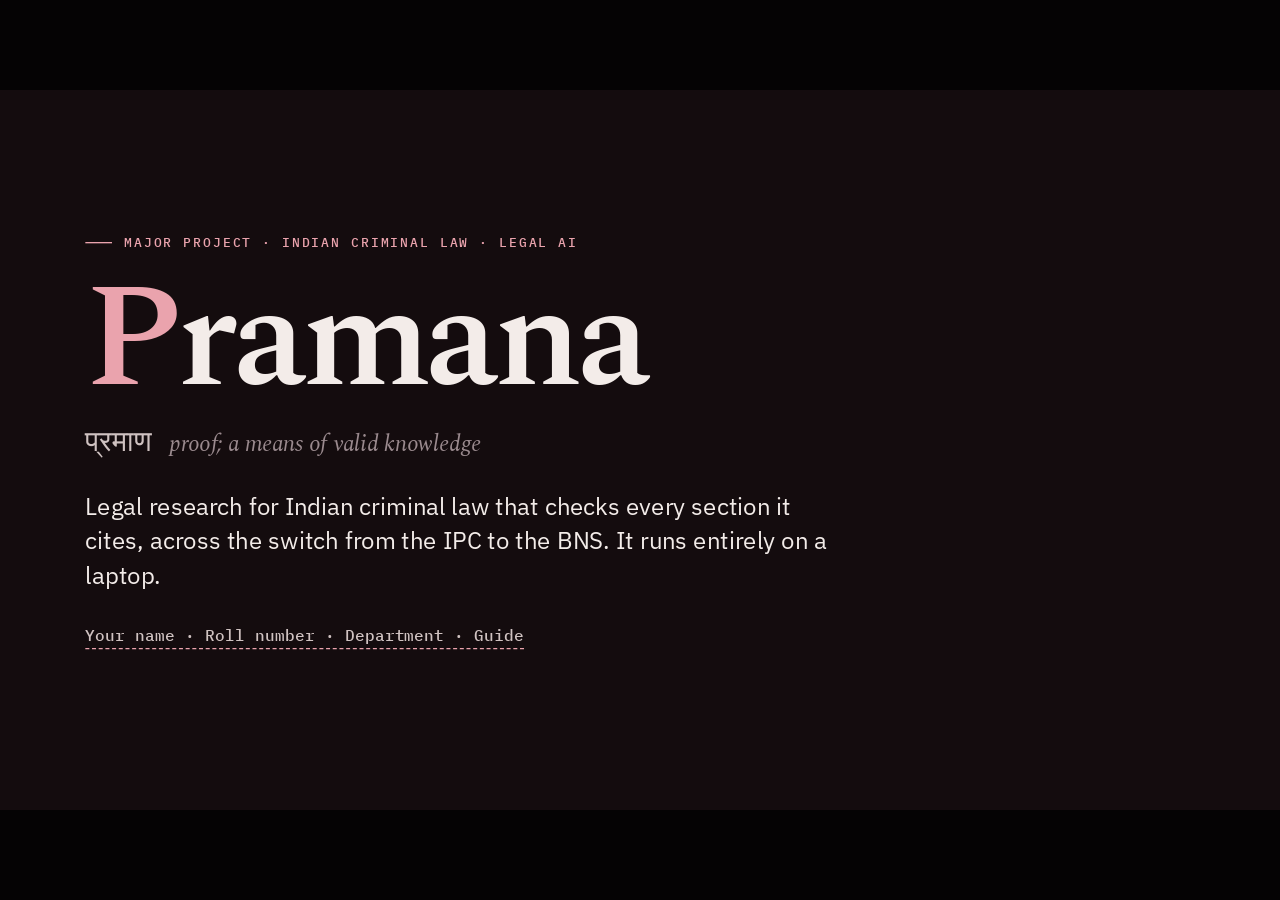
==== presentation/index.html @ 45ba8d90 "Final demo: redesigned interface, animated deck, expanded guide, paper - Web interface redesigned wi" ====
<!doctype html>
<html lang="en">
<head>
<meta charset="utf-8">
<meta name="viewport" content="width=device-width, initial-scale=1">
<title>Pramana Presentation</title>
<link rel="icon" href="data:image/svg+xml,%3Csvg xmlns='http://www.w3.org/2000/svg' viewBox='0 0 32 32'%3E%3Crect width='32' height='32' rx='4' fill='%238a1f2d'/%3E%3Ctext x='16' y='23' font-family='Georgia,serif' font-size='20' text-anchor='middle' fill='%23fff'%3EP%3C/text%3E%3C/svg%3E">
<link rel="stylesheet" href="assets/deck.css">
<link rel="stylesheet" href="assets/slides.css">
</head>
<body>
<svg width="0" height="0" style="position:absolute" aria-hidden="true">
  <defs>
    <symbol id="i-check" viewBox="0 0 24 24"><path d="M4 12.5l5 5L20 6.5" fill="none" stroke="currentColor" stroke-width="2.6" stroke-linecap="round" stroke-linejoin="round"/></symbol>
    <symbol id="i-cross" viewBox="0 0 24 24"><path d="M6 6l12 12M18 6L6 18" fill="none" stroke="currentColor" stroke-width="2.6" stroke-linecap="round"/></symbol>
    <symbol id="i-arrow" viewBox="0 0 24 24"><path d="M3 12h16M13 6l6 6-6 6" fill="none" stroke="currentColor" stroke-width="2.2" stroke-linecap="round" stroke-linejoin="round"/></symbol>
    <symbol id="i-play" viewBox="0 0 24 24"><path d="M7 4.5v15l13-7.5z" fill="currentColor"/></symbol>
    <symbol id="i-image" viewBox="0 0 24 24"><rect x="3" y="4" width="18" height="16" rx="2" fill="none" stroke="currentColor" stroke-width="2"/><path d="M3 16l5-5 4 4 3-3 6 6" fill="none" stroke="currentColor" stroke-width="2" stroke-linejoin="round"/></symbol>
    <marker id="m-arrow" viewBox="0 0 10 10" refX="9" refY="5" markerWidth="9" markerHeight="9" orient="auto-start-reverse"><path d="M0 0L10 5L0 10z" fill="context-stroke"/></marker>
  </defs>
</svg>

<div id="viewport">
<div id="stage">

<!-- ============================================================ 1 TITLE -->
<section class="slide s-title" id="title" data-chapter="Pramana" data-title="Pramana">
  <div class="numfield" aria-hidden="true"></div>
  <div class="title-wrap">
    <div class="eyebrow rise">Major project · Indian criminal law · Legal AI</div>
    <h1 class="rise" style="--d:1">Pramana</h1>
    <div class="deva rise" style="--d:2"><span lang="sa">प्रमाण</span><i>proof; a means of valid knowledge</i></div>
    <p class="lede rise" style="--d:3">Legal research for Indian criminal law that checks every section it cites, across the switch from the IPC to the BNS. It runs entirely on a laptop.</p>
    <div class="byline rise" style="--d:4"><span class="fillme" title="Edit this line in presentation/index.html (search for fillme)">Your name · Roll number · Department · Guide</span></div>
  </div>
  <aside class="notes">Good morning. This is Pramana, a legal research assistant for Indian criminal law. The name is Sanskrit for proof, or a valid means of knowing, and that is the design goal: nothing reaches the lawyer unless it can be proved from data the system actually holds. A lawyer gives it the facts of a case and the date of the offence. It works out which criminal code applies, finds the sections the facts disclose, checks each one against a graph built from the statutes, finds precedents, drafts counter-arguments, and shows how appeals on those sections were decided. All of it runs on a laptop with a 4 GB GPU, at zero cost.</aside>
</section>

<!-- ============================================================ 2 RENUMBERING -->
<section class="slide s-renum" id="renumbering" data-chapter="The problem" data-title="One number, two crimes">
  <div class="eyebrow rise">The problem · renumbering</div>
  <h2 class="rise" style="--d:1">On 1 July 2024 India renumbered its criminal law.</h2>
  <div class="body">
    <div class="ledger">
      <div class="lg-head rise" style="--d:2">
        <div><span class="label">Indian Penal Code, 1860</span><span class="tiny">offences before 1 July 2024</span></div>
        <div class="lg-mid label">Section</div>
        <div class="right"><span class="label">Bharatiya Nyaya Sanhita, 2023</span><span class="tiny">offences from 1 July 2024</span></div>
      </div>
      <div class="lg-row" data-step="1">
        <div class="lg-l">Punishment for murder</div>
        <div class="lg-n sec">302</div>
        <div class="lg-r">Uttering words with deliberate intent to wound religious feelings</div>
      </div>
      <div class="lg-row" data-step="2">
        <div class="lg-l">Punishment for murder by a life&#8209;convict</div>
        <div class="lg-n sec">303</div>
        <div class="lg-r">Theft</div>
      </div>
      <div class="lg-row" data-step="3">
        <div class="lg-l">Cheating and dishonestly inducing delivery of property</div>
        <div class="lg-n sec">420</div>
        <div class="lg-r absent">No such section. The BNS ends at 358.</div>
      </div>
    </div>
    <p class="punch" data-step="4">A section number means nothing without its code, and <em>the offence date decides the code.</em></p>
  </div>
  <aside class="notes">The Bharatiya Nyaya Sanhita replaced the Indian Penal Code on 1 July 2024, and almost every offence got a new number. Offences committed before that date are still tried under the IPC, so for years courts will apply both codes. [click] Section 302 is murder in the IPC. In the BNS it is hurting religious feelings. [click] 303 was murder by a life-convict; in the BNS it is theft. [click] And 420, the most famous cheating section, does not exist in the BNS at all. So a citation that is correct in one code is a different crime, or nothing, in the other. [click] The offence date decides which code applies, and everything downstream depends on getting that right.</aside>
</section>

<!-- ============================================================ 3 HALLUCINATION + PRIVACY -->
<section class="slide s-halluc" id="hallucination" data-chapter="The problem" data-title="Models invent law">
  <div class="eyebrow rise">The problem · invented citations, confidential facts</div>
  <h2 class="rise" style="--d:1">Language models cite law with confidence, including law that does not exist.</h2>
  <div class="body row">
    <div class="term card rise" style="--d:2">
      <div class="term-bar"><span class="label">The model Pramana runs · qwen3.5:4b</span></div>
      <div class="term-q"><span class="mono accent">Q</span> What does BNS Section 303 cover?</div>
      <div class="term-a"><span class="mono muted">A</span><span><span data-type="A public-panic offence: making or spreading a bomb threat." class="typed"></span><span class="caret"></span></span></div>
      <div class="stamp" data-step="1" data-fx="pop"><svg class="ico"><use href="#i-cross"/></svg><span>Wrong. BNS 303 is <b>Theft</b>.</span></div>
      <div class="tiny term-foot">Asked on this machine, 25 Sep 2026. The answer is paraphrased.</div>
    </div>
    <div class="col grow1">
      <div class="fact-block" data-step="2">
        <div class="big-frac"><span class="mono" data-count="20">20</span><span class="of">of</span><span class="mono">68</span></div>
        <p class="small">citations named sections that do not exist in the BNS when the model answered from memory, mostly IPC numbers such as 420, 378 to 383 and 465 to 468.</p>
      </div>
      <div class="fact-block privacy" data-step="3">
        <div class="label accent">And the facts are confidential</div>
        <p class="small">A lawyer types a client’s facts into this form. They should never leave the machine, so there is no cloud model and no API key. Everything runs locally.</p>
      </div>
    </div>
  </div>
  <aside class="notes">The second problem is that language models invent citations. This is the exact model Pramana runs, qwen 3.5 with 4 billion parameters. Asked what BNS 303 covers, it confidently described a bomb-threat offence. [click] BNS 303 is theft. [click] On our development set, when we withheld retrieval and let it cite from memory, 20 of its 68 citations named sections that do not exist in the BNS; most were old IPC numbers. [click] The third constraint: a lawyer will type real client facts into this tool, and those should not go to a cloud provider. So everything, including the language model, runs locally.</aside>
</section>

<!-- ============================================================ 4 WHAT IT DOES -->
<section class="slide s-what" id="what" data-chapter="The idea" data-title="What Pramana does">
  <div class="eyebrow rise">What Pramana does</div>
  <h2 class="rise" style="--d:1">Facts and a date go in. A checked research memo comes out.</h2>
  <div class="body io">
    <div class="card io-in rise" style="--d:2">
      <div class="label">Case facts</div>
      <p class="facts">The complainant parked his motorcycle outside his house at night. In the morning it was gone. CCTV shows the accused pushing it away down the lane and riding off. The accused had no permission to take it and did not return it.</p>
      <div class="io-date"><span class="label">Offence date</span><span class="mono">15 Aug 2024</span></div>
    </div>
    <div class="io-arrow rise" style="--d:3"><svg viewBox="0 0 120 40"><line class="draw" pathLength="1" x1="4" y1="20" x2="104" y2="20" stroke="currentColor" stroke-width="3"/><path d="M98 10l14 10-14 10" fill="none" stroke="currentColor" stroke-width="3"/></svg><span class="mono tiny">about a minute, offline</span></div>
    <div class="card io-out">
      <div class="out-row" data-step="1" style="--d:0"><span class="label">Code</span><span>BNS, because the offence is on or after 1 July 2024</span></div>
      <div class="out-row" data-step="1" style="--d:1"><span class="label">Charge</span><span><b class="sec">BNS 303</b> Theft <span class="chip ok"><svg class="ico"><use href="#i-check"/></svg>in the graph</span></span></div>
      <div class="out-row" data-step="1" style="--d:2"><span class="label">Precedents</span><span>3 judgments, found through its IPC predecessor, IPC 379</span></div>
      <div class="out-row" data-step="1" style="--d:3"><span class="label">Defence</span><span>1 counter-argument, its quote checked against the facts</span></div>
      <div class="out-row" data-step="1" style="--d:4"><span class="label">Outcomes</span><span>How 158 appeals under IPC 379 were decided</span></div>
    </div>
  </div>
  <aside class="notes">Here is the whole thing in one picture, using the worked example we test against throughout: a motorcycle stolen on 15 August 2024. The lawyer pastes the facts and the date. [click] About a minute later, on the laptop, the report says: the BNS applies because of the date; the charge is BNS 303, theft, and that section was confirmed in the citation graph; here are three precedents, found through 303’s IPC predecessor because almost no BNS theft case has reached the higher courts yet; here is a counter-argument whose quotation was checked word for word against the facts; and here is how 158 appeals under the old theft section were decided.</aside>
</section>

<!-- ============================================================ 5 ARCHITECTURE -->
<section class="slide s-arch" id="architecture" data-chapter="How it works" data-title="Architecture">
  <div class="eyebrow rise">How it works · the pipeline</div>
  <h2 class="rise" style="--d:1">The model proposes. The graph decides.</h2>
  <div class="body">
    <svg class="arch" viewBox="0 0 1664 600" role="img" aria-label="Pipeline: facts and date, router, retrieval, guardrail, statute identifier, verifier with a retry loop, applicability judge, precedents and outcomes in parallel, defence, final verification, report.">
      <path id="arch-path" class="arch-flow" d="M105 110 H1539 V358 H1195 M1195 358 H105" fill="none"/>
      <!-- edges -->
      <g class="edges">
        <line class="draw" pathLength="1" style="--d:1" x1="210" y1="110" x2="262" y2="110" marker-end="url(#m-arrow)"/>
        <line class="draw" pathLength="1" style="--d:2" x1="500" y1="110" x2="552" y2="110" marker-end="url(#m-arrow)"/>
        <line class="draw" pathLength="1" style="--d:3" x1="810" y1="110" x2="862" y2="110" marker-end="url(#m-arrow)"/>
        <line class="draw" pathLength="1" style="--d:4" x1="1070" y1="110" x2="1122" y2="110" marker-end="url(#m-arrow)"/>
        <line class="draw" pathLength="1" style="--d:5" x1="1380" y1="110" x2="1406" y2="110" marker-end="url(#m-arrow)"/>
        <line class="draw" pathLength="1" style="--d:6" x1="1539" y1="160" x2="1539" y2="302" marker-end="url(#m-arrow)"/>
        <path class="draw" pathLength="1" style="--d:7" d="M1414 340 C1380 340 1370 296 1338 296" fill="none" marker-end="url(#m-arrow)"/>
        <path class="draw" pathLength="1" style="--d:7" d="M1414 378 C1380 378 1370 424 1338 424" fill="none" marker-end="url(#m-arrow)"/>
        <path class="draw" pathLength="1" style="--d:8" d="M1060 296 C1020 296 1010 340 978 340" fill="none" marker-end="url(#m-arrow)"/>
        <path class="draw" pathLength="1" style="--d:8" d="M1060 424 C1020 424 1010 378 978 378" fill="none" marker-end="url(#m-arrow)"/>
        <line class="draw" pathLength="1" style="--d:9" x1="700" y1="358" x2="628" y2="358" marker-end="url(#m-arrow)"/>
        <line class="draw" pathLength="1" style="--d:10" x1="360" y1="358" x2="218" y2="358" marker-end="url(#m-arrow)"/>
        <path class="draw retry" pathLength="1" style="--d:6" d="M1539 60 C1539 10 1255 10 1255 56" fill="none" marker-end="url(#m-arrow)"/>
        <text class="retry-t" x="1397" y="-8" text-anchor="middle">rejected: retry with the reason, at most 2 times</text>
      </g>
      <!-- nodes: x, y, w; class llm = language model step; tag graph = queries the citation graph -->
      <g class="n io" style="--t:0" transform="translate(0 62)"><rect width="210" height="96" rx="48"/><text x="105" y="44" text-anchor="middle" class="nt">Facts + date</text><text x="105" y="70" text-anchor="middle" class="ns">from the lawyer</text></g>
      <g class="n" style="--t:.63" transform="translate(270 62)"><rect width="230" height="96" rx="8"/><text x="18" y="40" class="nt">Stage 0 · Router</text><text x="18" y="68" class="ns">date picks IPC or BNS</text></g>
      <g class="n" style="--t:1.31" transform="translate(560 62)"><rect width="250" height="96" rx="8"/><text x="18" y="40" class="nt">Retrieval</text><text x="18" y="68" class="ns">BGE-M3 + precedent votes</text></g>
      <g class="n" style="--t:1.95" transform="translate(870 62)"><rect width="200" height="96" rx="8"/><text x="18" y="40" class="nt">Guardrail</text><text x="18" y="68" class="ns">too far: stop early</text></g>
      <g class="n llm" style="--t:2.59" transform="translate(1130 62)"><rect width="250" height="96" rx="8"/><text x="18" y="40" class="nt">Node 1 · Identify</text><text x="18" y="68" class="ns">model proposes sections</text></g>
      <g class="n graph" style="--t:3.23" transform="translate(1414 62)"><rect width="250" height="96" rx="8"/><text x="18" y="40" class="nt">Node 2 · Verify</text><text x="18" y="68" class="ns">node in the graph?</text></g>
      <g class="n llm" style="--t:3.77" transform="translate(1414 310)"><rect width="250" height="96" rx="8"/><text x="18" y="40" class="nt">Node 2b · Applies?</text><text x="18" y="68" class="ns">judge + legal rules</text></g>
      <g class="n graph" style="--t:4.54" transform="translate(1060 250)"><rect width="270" height="92" rx="8"/><text x="18" y="38" class="nt">Node 3 · Precedents</text><text x="18" y="66" class="ns">graph edges, IPC bridge</text></g>
      <g class="n" style="--t:4.54" transform="translate(1060 378)"><rect width="270" height="92" rx="8"/><text x="18" y="38" class="nt">Node 5 · Outcomes</text><text x="18" y="66" class="ns">SQL only, in parallel</text></g>
      <g class="n llm" style="--t:5.35" transform="translate(700 310)"><rect width="270" height="96" rx="8"/><text x="18" y="40" class="nt">Node 4 · Defence</text><text x="18" y="68" class="ns">model drafts arguments</text></g>
      <g class="n graph" style="--t:6.13" transform="translate(360 310)"><rect width="260" height="96" rx="8"/><text x="18" y="40" class="nt">Final check</text><text x="18" y="68" class="ns">quotes, labels, sections</text></g>
      <g class="n io" style="--t:7" transform="translate(0 310)"><rect width="210" height="96" rx="48"/><text x="105" y="44" text-anchor="middle" class="nt">Report</text><text x="105" y="70" text-anchor="middle" class="ns">verified vs doubted</text></g>
      <circle class="packet" r="9"/>
    </svg>
    <div class="arch-foot" data-step="1">
      <div class="lg"><span class="sw ink"></span>Deterministic code</div>
      <div class="lg"><span class="sw llm"></span>Language model</div>
      <div class="lg"><span class="sw graph"></span>Graph lookup</div>
      <div class="stores">
        <span class="label">Built offline</span>
        <span class="chip">ChromaDB · 4 collections</span>
        <span class="chip">Citation graph · NetworkX</span>
        <span class="chip">Outcomes · SQLite</span>
      </div>
    </div>
  </div>
  <aside class="notes">This is the whole pipeline. Solid boxes are ordinary deterministic code; dashed rose boxes are the language model. Notice how little the model does: it proposes sections in Node 1, judges applicability in Node 2b, and drafts arguments in Node 4. Everything that decides whether a citation is real is code. The router picks the code from the date. Retrieval finds candidate sections. A guardrail stops early if the facts are nowhere near our corpus. Node 1 proposes; Node 2 verifies each proposal against the graph and sends rejections back with the reason, at most twice. Node 2b asks whether a real section actually applies. Node 3, precedents, and Node 5, outcome statistics, run in parallel. Node 4 drafts counter-arguments, and a final check re-verifies anything new before the report. [click] Three stores are built offline: a vector database, the citation graph, and an SQLite outcomes table.</aside>
</section>

<!-- ============================================================ 6 ROUTER -->
<section class="slide s-router" id="router" data-chapter="How it works" data-title="Stage 0 router">
  <div class="eyebrow rise">Stage 0 · the offence-date router</div>
  <h2 class="rise" style="--d:1">The offence date picks the code. No model is involved.</h2>
  <div class="body">
    <svg class="tl" viewBox="0 0 1664 340" role="img" aria-label="Timeline of 2024: dates before 1 July route to the IPC, dates on or after it route to the BNS.">
      <rect class="tl-ipc" x="0" y="150" width="832" height="40" rx="4"/>
      <rect class="tl-bns" x="832" y="150" width="832" height="40" rx="4"/>
      <text class="tl-yr" x="0" y="224">Jan 2024</text><text class="tl-yr" x="416" y="224" text-anchor="middle">Apr</text><text class="tl-yr" x="1248" y="224" text-anchor="middle">Oct</text><text class="tl-yr" x="1664" y="224" text-anchor="end">Dec 2024</text>
      <text class="tl-band" x="0" y="268">IPC, 1860 · IPC sections and judgments</text>
      <text class="tl-band" x="1664" y="268" text-anchor="end">BNS, 2023 · BNS sections, IPC precedent via the mapping</text>
      <line class="tl-cut" x1="832" y1="96" x2="832" y2="290"/>
      <text class="tl-cut-t" x="832" y="322" text-anchor="middle">1 July 2024 · the BNS comes into force</text>
      <g class="pin" data-step="1"><line x1="826" y1="112" x2="826" y2="150"/><circle cx="826" cy="170" r="10"/><text x="812" y="132" text-anchor="end">30 Jun 2024</text><text class="pin-r" x="812" y="104" text-anchor="end">IPC</text></g>
      <g class="pin bns" data-step="2"><line x1="838" y1="112" x2="838" y2="150"/><circle cx="838" cy="170" r="10"/><text x="852" y="132">1 Jul 2024</text><text class="pin-r" x="852" y="104">BNS</text></g>
      <g class="pin bns hot" data-step="3"><line x1="1037" y1="44" x2="1037" y2="150"/><circle cx="1037" cy="170" r="12"/><text x="1054" y="62">15 Aug 2024 · the motorcycle case</text><text class="pin-r" x="1054" y="34">BNS</text></g>
    </svg>
    <div class="router-foot">
      <pre class="code rise" style="--d:3"><span class="c"># src/pipeline/router.py</span>
<span class="k">def</span> route(offence_date):
    d = parse_date(offence_date)  <span class="c"># strict ISO date</span>
    <span class="k">return</span> <span class="s">"ipc"</span> <span class="k">if</span> d &lt; transition_date() <span class="k">else</span> <span class="s">"bns"</span></pre>
      <ul class="facts-list rise" style="--d:4">
        <li>Runs before anything else. Every later lookup uses only this code.</li>
        <li>An ambiguous date is never guessed. A guessed date is a guessed code.</li>
        <li>A course of conduct that crosses the date is analysed under both codes.</li>
      </ul>
    </div>
  </div>
  <aside class="notes">Stage 0 is deliberately boring: one comparison, no model. [click] An offence on 30 June 2024 goes to the IPC; [click] one on 1 July goes to the BNS. Both boundary days are in our tests. [click] Our motorcycle case, 15 August 2024, is BNS. From here on, retrieval searches only that code’s sections, Node 2 verifies only against that code, and only that era’s judgments vote. Dates are parsed strictly: 08/09/2024 is 8 September in India and 9 August in America, and a guessed date is a guessed code. An offence spread over a period that crosses the date, such as cruelty from January to September 2024, is analysed under both codes.</aside>
</section>

<!-- ============================================================ 7 EMBEDDER BAKE-OFF -->
<section class="slide s-bake" id="embedder" data-chapter="How it works" data-title="Choosing the embedder">
  <div class="eyebrow rise">Retrieval · choosing the embedder</div>
  <h2 class="rise" style="--d:1">We measured the embedders. The legal-domain model came second.</h2>
  <div class="body row">
    <div class="col grow1">
      <div class="label rise" style="--d:2">Recall@3 on 15 hand-written test cases · higher is better</div>
      <div class="hbars rise" style="--d:2">
        <div class="hb"><div class="hb-l"><b>InLegal-Sbert</b><span class="tiny">Indian-legal-domain model</span></div><div class="hb-t"><i class="grow muted-bar" style="width:37.5%"></i><span class="hb-v mono">0.20</span></div></div>
        <div class="hb"><div class="hb-l"><b>BGE-M3</b><span class="tiny">general multilingual model</span></div><div class="hb-t"><i class="grow accent-bar" style="width:100%;--d:2"></i><span class="hb-v mono">0.533</span></div></div>
      </div>
      <p class="small rise" style="--d:3">BGE-M3 also led on recall@5 (0.60 against 0.33) and MRR (0.295 against 0.223). It is the embedder for all 87,036 judgment passages and 933 sections.</p>
    </div>
    <div class="card hub" data-step="1">
      <div class="label">Why the domain model lost: hubness</div>
      <p class="small">For a motorcycle theft, InLegal-Sbert’s top three were:</p>
      <ol class="hub-list">
        <li><span class="sec">IPC 443</span> Lurking house-trespass</li>
        <li><span class="sec">IPC 278</span> Making atmosphere noxious to health</li>
        <li><span class="sec">IPC 86</span> Offence by one who is intoxicated</li>
      </ol>
      <p class="small">Theft, <span class="sec accent">IPC 378 / 379</span>, first appeared at rank <b class="accent">311</b>. The same few sections topped almost every query.</p>
    </div>
  </div>
  <aside class="notes">Retrieval needs an embedding model. The obvious choice was InLegal-Sbert, trained on 5.4 million Indian legal documents. We didn’t assume; we ran a bake-off on fifteen hand-written cases. The general multilingual model BGE-M3 got recall at 3 of 0.53 against 0.20, and led on every other measure. [click] The reason is hubness: the domain model puts the same handful of sections at the top for almost every query. For a motorcycle theft its top three were lurking house-trespass, noxious atmosphere and intoxication, and theft first appeared at rank 311. A 2025 paper on Indian prior-case retrieval found the same thing, and we reproduced it on our own data.</aside>
</section>

<!-- ============================================================ 8 FUSION -->
<section class="slide s-fuse" id="fusion" data-chapter="How it works" data-title="Two signals, fused">
  <div class="eyebrow rise">Retrieval · two signals, fused</div>
  <h2 class="rise" style="--d:1">Statute text finds what a section says. Precedents show what courts charged.</h2>
  <div class="body fuse">
    <svg class="fuse-svg" viewBox="0 0 1000 560" role="img" aria-label="The facts query two indexes; statute similarity and precedent votes are fused by reciprocal rank fusion into one candidate list.">
      <g class="fz q rise" style="--d:2"><rect x="0" y="230" width="190" height="100" rx="10"/><text x="95" y="274" text-anchor="middle" class="nt">The facts</text><text x="95" y="302" text-anchor="middle" class="ns">one BGE-M3 vector</text></g>
      <path class="draw" pathLength="1" style="--d:3" d="M190 262 C250 262 250 110 316 110" marker-end="url(#m-arrow)"/>
      <path class="draw" pathLength="1" style="--d:3" d="M190 298 C250 298 250 450 316 450" marker-end="url(#m-arrow)"/>
      <g class="fz rise" style="--d:3"><rect x="320" y="50" width="330" height="120" rx="10"/><text x="342" y="92" class="nt">Statute index</text><text x="342" y="122" class="ns">similar section text</text><text x="342" y="148" class="ns">sub-sections indexed separately</text></g>
      <g class="fz rise" style="--d:4"><rect x="320" y="390" width="330" height="120" rx="10"/><text x="342" y="432" class="nt">Judgment index</text><text x="342" y="462" class="ns">similar judgments vote for</text><text x="342" y="488" class="ns">the sections they applied</text></g>
      <path class="draw" pathLength="1" style="--d:5" d="M650 110 C730 110 730 262 790 262" marker-end="url(#m-arrow)"/>
      <path class="draw" pathLength="1" style="--d:5" d="M650 450 C730 450 730 298 790 298" marker-end="url(#m-arrow)"/>
      <text class="edge-t" x="812" y="384">IPC votes reach a BNS</text><text class="edge-t" x="812" y="406">case only via the mapping</text>
      <g class="fz rrf rise" style="--d:6"><rect x="794" y="220" width="206" height="120" rx="10"/><text x="897" y="268" text-anchor="middle" class="nt">RRF, k = 60</text><text x="897" y="298" text-anchor="middle" class="ns">rank fusion</text></g>
    </svg>
    <div class="cands card">
      <div class="label">Candidates for the motorcycle case · BNS</div>
      <ol class="cand-list">
        <li data-step="1" style="--d:0" class="top"><span class="sec">303</span>Theft</li>
        <li data-step="1" style="--d:1"><span class="sec">317</span>Stolen property</li>
        <li data-step="1" style="--d:2"><span class="sec">324</span>Mischief</li>
        <li data-step="1" style="--d:3"><span class="sec">238</span>Causing disappearance of evidence</li>
        <li data-step="1" style="--d:4"><span class="sec">331</span>House-trespass or house-breaking</li>
        <li data-step="1" style="--d:5"><span class="sec">309</span>Robbery</li>
      </ol>
      <div class="tiny" data-step="1" style="--d:6">Top 6 of 14 shown to Node 1. Real output of the saved sample.</div>
    </div>
  </div>
  <aside class="notes">Retrieval uses two signals. The first is plain similarity between the facts and statute text; long sections are indexed by sub-section so one clause isn’t drowned by the rest. The second comes from judgments: we find judgments similar to the facts, and each votes for the sections it applied. Statute text tends to find the definition, theft; precedent votes find what courts actually cite. The two rankings are combined by reciprocal rank fusion with the textbook k of 60, which beat everything else we tried. A safety detail: an IPC judgment can only vote in a BNS case through the verified IPC-to-BNS mapping. [click] For the motorcycle case, theft, BNS 303, comes first. These candidates are what the model reads.</aside>
</section>

<!-- ============================================================ 9 CITATION GRAPH -->
<section class="slide s-graph" id="graph" data-chapter="How it works" data-title="The citation graph">
  <div class="eyebrow rise">Node 2 · the citation graph</div>
  <h2 class="rise" style="--d:1">A section is real only if it is a node of the applicable code.</h2>
  <div class="body row">
    <div class="col graph-stats">
      <div class="stat rise" style="--d:2"><div class="n mono" data-count="933">933</div><div class="k">section nodes: all 575 of the IPC and all 358 of the BNS</div></div>
      <div class="stat rise" style="--d:3"><div class="n mono" data-count="2699">2,699</div><div class="k">judgments, from the Supreme Court and High Courts</div></div>
      <div class="stat rise" style="--d:4"><div class="n mono" data-count="16493">16,493</div><div class="k">judgment-to-section citation edges</div></div>
      <div class="stat rise" style="--d:5"><div class="n mono" data-count="539">539</div><div class="k">reviewed IPC-to-BNS bridges</div></div>
      <div class="gate" data-step="1"><span class="chip ok"><svg class="ico"><use href="#i-check"/></svg>20 / 20</span><span class="small">Phase 3 gate: 10 real and 10 invented section numbers, including BNS 420 and 498A, real IPC numbers the BNS does not have.</span></div>
    </div>
    <figure class="graph-fig">
      <svg class="g-svg" id="g-main" viewBox="0 0 960 700" role="img" aria-label="Real subgraph around theft: judgments cite IPC 378, 379 and 411; the BNS sections 303 and 317 connect only through mapping edges."></svg>
      <figcaption class="tiny">A real piece of the graph: 41 judgments citing IPC 378, 379 and 411. The BNS sections connect only through the mapping.</figcaption>
    </figure>
  </div>
  <aside class="notes">This is the heart of the system. We build a graph with NetworkX from the data we actually ingested: every section of both codes as a node, every judgment as a node, an edge whenever a judgment cites a section, and a reviewed mapping edge from each IPC section to its BNS counterpart. The verification rule is one line: a section is real only if it is a node of the code the router chose. On the right is a real piece of the graph around theft. Judgments cite IPC 378, 379 and 411. The BNS sections on the right have no judgments of their own yet; they connect only through the mapping. [click] The graph had to pass a binary gate: ten real and ten invented section numbers, including traps such as BNS 420 and 498A, which exist only in the IPC. It scored 20 out of 20.</aside>
</section>

<!-- ============================================================ 10 SECTION JOURNEY -->
<section class="slide s-journey" id="journey" data-chapter="How it works" data-title="A section's journey">
  <div class="eyebrow rise">Verification · one section at a time</div>
  <h2 class="rise" style="--d:1">How a section earns its place in the report.</h2>
  <div class="body">
    <div class="lanes rise" style="--d:2">
      <div class="lane"><span class="label">Retrieved</span><span class="tiny">candidate list</span></div>
      <div class="lane llm"><span class="label">Proposed</span><span class="tiny">by the model</span></div>
      <div class="lane graph"><span class="label">In the graph</span><span class="tiny">node of the BNS?</span></div>
      <div class="lane"><span class="label">Applies</span><span class="tiny">judge + legal rules</span></div>
    </div>
    <div class="tokens">
      <div class="tok" data-path="0,1,2,3" data-row="0" data-result="ok"><span class="sec">BNS 303</span><span class="tt">Theft</span><span class="verdict"></span></div>
      <div class="tok" data-path="0,0,0,0" data-row="1" data-result="rest"><span class="sec">BNS 317</span><span class="tt">Stolen property</span><span class="verdict"></span></div>
      <div class="tok" data-path="-,1,2,2" data-row="2" data-result="bad"><span class="sec">BNS 421</span><span class="tt">from memory</span><span class="verdict"></span></div>
    </div>
    <div class="j-notes">
      <div class="jn" data-step="1"><b>Step 1.</b> The model proposes 303. Under stress it also cites 421 from memory.</div>
      <div class="jn" data-step="2"><b>Step 2.</b> 303 is a BNS node. 421 is not: the BNS has sections 1 to 358.</div>
      <div class="jn" data-step="3"><b>Step 3.</b> The judge checks 303’s ingredients against the facts. Supported.</div>
    </div>
  </div>
  <aside class="notes">Here is the journey a section takes. Retrieval gives a list of candidates; theft and stolen property are both on it. [click] The model proposes theft. In our stress test, with retrieval withheld, it also produced 421 from memory, an IPC number. [click] Node 2 looks both up in the graph. 303 is a node of the BNS. 421 is not; the BNS has sections 1 to 358. It is rejected and can never be shown as verified. [click] Verified only means the section exists. A separate judge reads 303’s ingredients against the facts and marks it supported. Stolen property was retrieved but never proposed, so it stays out of the report.</aside>
</section>

<!-- ============================================================ 11 RETRY LOOP -->
<section class="slide s-retry" id="retry" data-chapter="How it works" data-title="The retry loop">
  <div class="eyebrow rise">Node 1 and Node 2 · the retry loop</div>
  <h2 class="rise" style="--d:1">A rejected citation goes back to the model, with the reason.</h2>
  <div class="body">
    <div class="rounds">
      <div class="round" data-step="1">
        <div class="r-head"><span class="label">Round 0</span><span class="chip llm">model: 421</span></div>
        <div class="r-why bad"><svg class="ico"><use href="#i-cross"/></svg><span>BNS 421 is not a section of the ingested BNS (sections 1 to 358).</span></div>
      </div>
      <div class="r-arrow" data-step="2"><svg viewBox="0 0 60 24"><path d="M2 12h48M42 4l10 8-10 8" fill="none" stroke="currentColor" stroke-width="2.4"/></svg></div>
      <div class="round" data-step="2">
        <div class="r-head"><span class="label">Round 1</span><span class="chip llm">model: 378</span></div>
        <div class="r-why bad"><svg class="ico"><use href="#i-cross"/></svg><span>Not a BNS section. IPC 378 (Theft) is an IPC section; under the verified mapping its BNS counterpart is <b>BNS 303</b>.</span></div>
      </div>
      <div class="r-arrow" data-step="3"><svg viewBox="0 0 60 24"><path d="M2 12h48M42 4l10 8-10 8" fill="none" stroke="currentColor" stroke-width="2.4"/></svg></div>
      <div class="round win" data-step="3">
        <div class="r-head"><span class="label">Round 2</span><span class="chip llm">model: 303</span></div>
        <div class="r-why ok"><svg class="ico"><use href="#i-check"/></svg><span><b>BNS 303 · Theft.</b> A node of the BNS. Verified.</span></div>
      </div>
    </div>
    <div class="retry-meta" data-step="3">
      <span class="tiny">Phase 4 gate · BNS theft with retrieval withheld · the same path in 3 of 3 runs</span>
    </div>
    <div class="retry-stats" data-step="4">
      <div class="stat"><div class="n mono">20<small>/ 68</small></div><div class="k">citations rejected when the model cited from memory</div></div>
      <div class="stat"><div class="n mono">6<small>/ 6</small></div><div class="k">affected cases ended on a verified section within 2 retries</div></div>
      <div class="stat"><div class="n mono accent">0</div><div class="k">rejected citations leaked into a report</div></div>
    </div>
  </div>
  <aside class="notes">When Node 2 rejects a proposal, the case goes back to Node 1 with the specific reason, at most twice. This is the real adversarial gate run: a BNS theft case with retrieval deliberately withheld. [click] Round 0: the model says 421. Rejected: not a section of the BNS. [click] Round 1: it says 378, the IPC theft section. Rejected again, but the hint is read from the verified mapping: IPC 378’s BNS counterpart is 303. [click] Round 2: 303, verified. The same path in three out of three runs. One lesson from building it: when we sent the reason as a bare follow-up message, the model repeated 421 three times. Replaying its own answer and listing the banned numbers fixed it. [click] Across the stress test, 20 of 68 citations were rejected, every affected case recovered within two retries, and nothing rejected ever reached a report.</aside>
</section>

<!-- ============================================================ 12 JUDGE + RULES -->
<section class="slide s-judge" id="judge" data-chapter="How it works" data-title="Exists is not applies">
  <div class="eyebrow rise">Node 2b · applicability</div>
  <h2 class="rise" style="--d:1">A real section can still be the wrong charge.</h2>
  <div class="body row">
    <div class="col judge-col">
    <div class="card judge rise" style="--d:2">
      <div class="label">The judge, a language model</div>
      <p class="small">It reads each verified section’s own text against the facts, twice. A section is marked <span class="chip ok">supported</span> only if both passes agree. Otherwise it is shown as <span class="chip warn">doubted</span>, with the missing ingredient named. Nothing is hidden.</p>
      <div class="judge-eg">
        <div class="label">Example from a cheating case, context withheld</div>
        <p class="small"><span class="sec">BNS 66, 67, 68</span> are sexual offences. All three exist, so all three passed the graph. That is why a separate applicability check exists.</p>
      </div>
    </div>
      <div class="judge-res" data-step="2">
        <span class="label">Dev set, before and after the rules</span>
        <div class="ba"><span class="mono">44%</span><svg class="ico"><use href="#i-arrow"/></svg><span class="mono accent">58%</span><span class="small">of supported charges were right</span></div>
        <div class="ba"><span class="mono">3.5</span><svg class="ico"><use href="#i-arrow"/></svg><span class="mono accent">2.6</span><span class="small">sections per case</span></div>
      </div>
    </div>
    <div class="col grow1">
      <div class="label rise" style="--d:3">Deterministic legal rules, each with an off switch for testing</div>
      <ul class="rules">
        <li data-step="1" style="--d:0"><b>Lesser offence included</b><span>417 shown inside 420, 324 inside 326</span></li>
        <li data-step="1" style="--d:1"><b>Definition charged under its punishment</b><span>IPC 378 Theft is charged as 379</span></li>
        <li data-step="1" style="--d:2"><b>Injury grade picks the hurt section</b><span>weapon, grievous injury, intent</span></li>
        <li data-step="1" style="--d:3"><b>Common intention from the headcount</b><span>several accused: IPC 34 / BNS 3(5)</span></li>
        <li data-step="1" style="--d:4"><b>Self-negated proposals withdrawn</b><span>"the facts do not disclose..."</span></li>
        <li data-step="1" style="--d:5"><b>Attempt needs no result</b><span>attempt to murder is not doubted for "no death"</span></li>
      </ul>
    </div>
  </div>
  <aside class="notes">Verification proves a section exists, never that it applies. Early on, a cheating case with context withheld got BNS 66, 67 and 68, which are sexual offences; all three exist, so all three verified. So Node 2b, an applicability judge, reads each verified section’s own text against the facts, twice. A section shows as supported only if both passes agree; otherwise it is shown as doubted, with the missing ingredient named, never silently dropped. [click] Around the judge sit deterministic legal rules: a lesser offence shown as included in the aggravated one, definitions charged under their punishing section, the injury grade choosing the hurt section, common intention when several accused act together, and so on. Each rule has a switch so we could measure it. [click] On the development set, the share of supported charges that were right went from 44 to 58 percent, and over-charging fell from 3.5 to 2.6 sections a case.</aside>
</section>

<!-- ============================================================ 13 PRECEDENT BRIDGE -->
<section class="slide s-bridge" id="bridge" data-chapter="How it works" data-title="Precedents via the bridge">
  <div class="eyebrow rise">Node 3 · precedents</div>
  <h2 class="rise" style="--d:1">No judgment in the corpus applies BNS 303 yet. The mapping bridges the gap.</h2>
  <div class="body row">
    <figure class="graph-fig bridge-fig">
      <svg class="g-svg" id="g-bridge" viewBox="0 0 960 700" role="img" aria-label="BNS 303 has no judgment edges; the mapping links it to IPC 378 and 379, which have 11 and 158 citing judgments."></svg>
    </figure>
    <div class="col bridge-side">
      <div class="b-count" data-step="1"><span class="sec">BNS 303</span><span class="mono big0">0</span><span class="small">judgments cite it directly</span></div>
      <div class="b-count" data-step="2"><span class="sec">IPC 378</span><span class="mono" data-count="11">11</span><span class="small">via the mapping</span></div>
      <div class="b-count" data-step="2" style="--d:1"><span class="sec">IPC 379</span><span class="mono" data-count="158">158</span><span class="small">via the mapping</span></div>
      <div class="prec" data-step="3">
        <div class="label">Top 3 by similarity to the facts</div>
        <div class="p-row"><span class="mono">P1</span><span>Telangana High Court</span><span class="mono">0.686</span><span class="chip">Allowed</span></div>
        <div class="p-row"><span class="mono">P2</span><span>Himachal Pradesh High Court</span><span class="mono">0.676</span><span class="chip">Allowed</span></div>
        <div class="p-row"><span class="mono">P3</span><span>Delhi High Court</span><span class="mono">0.658</span><span class="chip">Dismissed</span></div>
      </div>
    </div>
  </div>
  <aside class="notes">Precedents come only from graph edges, so every precedent really did apply the charged section. That creates a problem for new cases. [click] In our corpus, not a single judgment applies BNS 303; BNS theft cases have not reached the higher courts in bulk yet. [click] So Node 3 crosses the reviewed mapping to the IPC predecessors: 378 with 11 judgments and 379 with 158. The law of theft did not change, so that precedent is still relevant. All 575 rows of the mapping were reviewed against the gazette text; 539 are verified bridges. [click] The candidates are ranked by similarity to the facts. Near-identical companion appeals are removed, so you don’t see one judgment three times. The judgment pool is fetched while the embedder still holds the GPU, before the language model loads.</aside>
</section>

<!-- ============================================================ 14 DEFENCE + FINAL CHECK -->
<section class="slide s-defence" id="defence" data-chapter="How it works" data-title="Checked arguments">
  <div class="eyebrow rise">Node 4 and the final check</div>
  <h2 class="rise" style="--d:1">Counter-arguments are checked before anyone reads them.</h2>
  <div class="body row">
    <div class="card arg rise" style="--d:2">
      <div class="label">Counter-argument against BNS 303 · drafted by the model</div>
      <p class="arg-text">The prosecution has failed to prove the essential ingredient of dishonest intention <i>(animus furandi)</i>. The facts merely state that the accused moved the motorcycle without permission...</p>
      <div class="quote"><span class="label">Fact quoted</span><p><q class="hl">The accused had no permission to take it and did not return it.</q></p></div>
    </div>
    <ul class="checks">
      <li data-step="1" style="--d:0"><span class="ck"><svg class="ico"><use href="#i-check"/></svg></span><div><b>It targets a charge in the report</b><span>BNS 303 is a verified charge</span></div></li>
      <li data-step="1" style="--d:1"><span class="ck"><svg class="ico"><use href="#i-check"/></svg></span><div><b>The quote is verbatim</b><span>found word for word in the lawyer’s facts</span></div></li>
      <li data-step="1" style="--d:2"><span class="ck"><svg class="ico"><use href="#i-check"/></svg></span><div><b>Precedents cited were supplied</b><span>only labels P1 to P3 may appear; here none are used</span></div></li>
      <li data-step="1" style="--d:3"><span class="ck"><svg class="ico"><use href="#i-check"/></svg></span><div><b>A failure is shown, never hidden</b><span>the argument is marked unverified, with the failed check named</span></div></li>
    </ul>
  </div>
  <aside class="notes">Node 4 is where the model writes prose: counter-arguments a defence lawyer could raise. It is given only the verified charges, the statute text, the judge’s doubts and the labelled precedents. This is its real output for the motorcycle case: the prosecution has not shown dishonest intention, quoting a sentence from the facts. [click] Before anything is shown, a final pass checks it: the argument must target a charge that is actually in the report; any quotation must appear word for word in the facts; any precedent it cites must be one of the labels we supplied; An argument that fails any check is marked unverified, with the failed check named, so the lawyer can see it is not to be relied on.</aside>
</section>

<!-- ============================================================ 15 OUTCOMES -->
<section class="slide s-outcomes" id="outcomes" data-chapter="How it works" data-title="Outcome analytics">
  <div class="eyebrow rise">Node 5 · outcome analytics</div>
  <h2 class="rise" style="--d:1">Outcome figures are counted from judgments, never generated.</h2>
  <div class="body">
    <div class="legend rise" style="--d:2"><span><i class="sw s1"></i>Allowed</span><span><i class="sw s2"></i>Dismissed</span><span><i class="sw s3"></i>Other, incl. partly allowed</span></div>
    <div class="ob-rows">
      <div class="ob" data-step="1">
        <div class="ob-l"><span class="sec">IPC 379</span><span class="tiny">158 judgments</span></div>
        <div class="ob-bar"><i class="grow s1" style="flex:76"><span>76</span></i><i class="grow s2" style="flex:76;--d:1"><span>76</span></i><i class="grow s3" style="flex:6;--d:2"><span></span></i></div>
        <span class="ob-n mono">6 other</span>
      </div>
      <div class="ob" data-step="2">
        <div class="ob-l"><span class="sec">IPC 378</span><span class="tiny">11 judgments</span></div>
        <div class="ob-bar" style="width:calc(100% * 11 / 158); flex:none"><i class="grow s1" style="flex:8"></i><i class="grow s2" style="flex:3;--d:1"></i></div>
        <span class="ob-n mono">8 allowed · 3 dismissed</span>
      </div>
      <div class="ob supp" data-step="3">
        <div class="ob-l"><span class="sec">BNS 303</span><span class="tiny">0 judgments</span></div>
        <div class="ob-bar empty"><span>Suppressed: fewer than 5 judgments</span></div>
        <span class="ob-n mono"></span>
      </div>
    </div>
    <div class="outcome-foot rise" style="--d:3">
      <p class="small"><b>Allowed</b> means the appellant or petitioner succeeded. This is how appeals were disposed of, <b>not a conviction rate</b>.</p>
      <p class="small">Pure SQL over a table built offline. No model runs at this step.</p>
    </div>
  </div>
  <aside class="notes">Node 5 gives a statistical picture: how appeals on these sections were decided. It runs in parallel with precedent retrieval, and it is pure SQL over a table we built offline; no model can invent a number here. [click] Under IPC 379, 158 judgments: 76 allowed, 76 dismissed, 6 other. [click] Under IPC 378, 11. [click] BNS 303 itself has none, and anything under five judgments is suppressed rather than shown as a misleading percentage. One honesty point we care about: allowed means the appellant succeeded. That is an appeal outcome, not a conviction rate, and the report says so.</aside>
</section>

<!-- ============================================================ 16 INTERFACE VIDEO -->
<section class="slide s-ui" id="interface" data-chapter="The product" data-title="The interface">
  <div class="eyebrow rise">The product · the interface</div>
  <h2 class="rise" style="--d:1">A live view of the pipeline, built for lawyers.</h2>
  <div class="body ui-grid">
    <figure class="media rise" style="--d:2" data-media="media/demo" data-kind="video" data-caption="Live run · motorcycle theft, 15 Aug 2024">
      <div class="ph"><span class="kind"><svg class="ico"><use href="#i-play"/></svg>VIDEO</span><b>Live demo: the motorcycle case, from typing the facts to the report</b><code>drop presentation/media/demo.mp4</code></div>
    </figure>
    <ul class="ui-feats rise" style="--d:3">
      <li><b>Live pipeline view</b><span>each stage lights up with what it really produced</span></li>
      <li><b>Verification ledger</b><span>every section: retrieved, proposed, in the graph, applies</span></li>
      <li><b>Citation-graph view</b><span>charges, precedents and arguments, linked</span></li>
      <li><b>Lawyer tools</b><span>bare act, IPC-BNS word diff, punishment and bail card, PDF upload, memo</span></li>
      <li><b>Evaluation dashboard</b><span>the measured numbers, inside the product</span></li>
    </ul>
  </div>
  <aside class="notes">This is the interface. [Play the video, or skip if you are about to demo live.] The page runs the real pipeline and shows each stage as it finishes, with what that stage actually produced; nothing on screen is simulated. The report separates verified from doubted sections visually, links each charge to its precedents and counter-arguments, and includes tools modelled on what SCC Online and Manupatra offer: the bare act, a word-level diff between an IPC section and its BNS successor, the punishment and bail card from the official First Schedule, PDF upload, and a printable research memo.</aside>
</section>

<!-- ============================================================ 17 INTERFACE SCREENS -->
<section class="slide s-screens" id="screens" data-chapter="The product" data-title="Screens">
  <div class="eyebrow rise">The product · screens</div>
  <h2 class="rise" style="--d:1">Verified and doubted are never confused.</h2>
  <div class="body screens">
    <figure class="media rise" style="--d:2" data-media="media/screen-pipeline" data-kind="image" data-caption="Live pipeline view">
      <div class="ph"><span class="kind"><svg class="ico"><use href="#i-image"/></svg>SCREENSHOT</span><b>Live pipeline view mid-run</b><code>drop presentation/media/screen-pipeline.png</code></div>
    </figure>
    <figure class="media rise" style="--d:3" data-media="media/screen-report" data-kind="image" data-caption="Report: charges, doubts, precedents">
      <div class="ph"><span class="kind"><svg class="ico"><use href="#i-image"/></svg>SCREENSHOT</span><b>Report: verified charges and doubted ones</b><code>drop presentation/media/screen-report.png</code></div>
    </figure>
    <figure class="media rise" style="--d:4" data-media="media/screen-graph" data-kind="image" data-caption="Citation-graph view">
      <div class="ph"><span class="kind"><svg class="ico"><use href="#i-image"/></svg>SCREENSHOT</span><b>Citation-graph view</b><code>drop presentation/media/screen-graph.png</code></div>
    </figure>
    <figure class="media rise" style="--d:5" data-media="media/screen-dashboard" data-kind="image" data-caption="Evaluation dashboard">
      <div class="ph"><span class="kind"><svg class="ico"><use href="#i-image"/></svg>SCREENSHOT</span><b>Evaluation dashboard</b><code>drop presentation/media/screen-dashboard.png</code></div>
    </figure>
  </div>
  <aside class="notes">Four views from the product. Top left, the live pipeline mid-run. Top right, the report: green sections passed the graph and the judge; amber ones are real sections the judge doubted, with the reason shown. Bottom left, the citation-graph view of the case. Bottom right, the evaluation dashboard, which carries the numbers I’m about to show, inside the product.</aside>
</section>

<!-- ============================================================ 18 LAPTOP -->
<section class="slide s-laptop" id="laptop" data-chapter="Engineering" data-title="A 4 GB laptop">
  <div class="eyebrow rise">Engineering · one laptop, zero cost</div>
  <h2 class="rise" style="--d:1">Two models take turns on a 4 GB graphics card.</h2>
  <div class="body">
    <svg class="vram" viewBox="0 0 1664 330" role="img" aria-label="GPU memory over one run, to scale: the language model is unloaded, BGE-M3 takes about 2.1 GB to encode the query and prefetch precedents, then is freed before the language model loads about half of itself onto the card.">
      <text class="v-ax" x="120" y="46" text-anchor="end">4 GB</text>
      <text class="v-ax" x="120" y="151" text-anchor="end">2 GB</text>
      <text class="v-ax" x="120" y="256" text-anchor="end">0</text>
      <line class="v-cap" x1="140" y1="40" x2="1664" y2="40"/>
      <line class="v-grid" x1="140" y1="145" x2="1664" y2="145"/>
      <line class="v-base" x1="140" y1="250" x2="1664" y2="250"/>
      <g data-step="1"><rect class="v-seg free" x="150" y="200" width="250" height="50" rx="4"/><text class="v-t" x="275" y="185" text-anchor="middle">1 · unload the LLM</text><text class="v-s" x="275" y="290" text-anchor="middle">keep_alive 0, wait until gone</text></g>
      <g data-step="2"><rect class="v-seg emb growy" x="420" y="139" width="520" height="111" rx="4"/><text class="v-in" x="680" y="186" text-anchor="middle">BGE-M3, fp16 · 2.1 GB</text><text class="v-in2" x="680" y="220" text-anchor="middle">encode the facts, prefetch precedents</text><text class="v-s" x="680" y="290" text-anchor="middle">2 · embed while the card is free</text></g>
      <g data-step="3"><rect class="v-seg llm growy" x="960" y="156" width="704" height="94" rx="4"/><text class="v-in" x="1312" y="196" text-anchor="middle">qwen3.5:4b on Ollama</text><text class="v-in2" x="1312" y="228" text-anchor="middle">3.7 GB model: about half on the card, half on CPU</text><text class="v-s" x="1312" y="290" text-anchor="middle">3 · free the embedder, then Nodes 1, 2b, 4</text></g>
    </svg>
    <div class="laptop-stats">
      <div class="stat" data-step="4" style="--d:0"><div class="n mono"><span data-count="36.3" data-dec="1">36.3</span><small>s</small> <span class="arrow-mini">→</span> <span class="accent" data-count="18.4" data-dec="1">18.4</span><small>s</small></div><div class="k">before generation, after moving the query encode from CPU to the freed GPU</div></div>
      <div class="stat" data-step="4" style="--d:1"><div class="n mono">₹0</div><div class="k">recurring cost. No API key, no account, works offline</div></div>
      <div class="stat" data-step="4" style="--d:2"><div class="n mono" data-count="413">413</div><div class="k">automated tests across ingestion, retrieval, graph, pipeline and API</div></div>
    </div>
  </div>
  <aside class="notes">Everything runs on an RTX 3050 Ti laptop GPU with 4 GB of memory. The embedder and the language model cannot both fit. So each run choreographs the card. [click] First we tell Ollama to unload the language model and wait until it is really gone. [click] Then BGE-M3 loads in half precision, encodes the facts and prefetches the pool of candidate precedents. [click] Then it is freed and the language model loads for the three steps that need it. [click] Moving the query encode from CPU onto the freed GPU halved the time before generation, from 36 to 18 seconds. There is no recurring cost, no API key, and the whole project has 413 automated tests.</aside>
</section>

<!-- ============================================================ 19 GUARANTEE -->
<section class="slide s-zero" id="guarantee" data-chapter="Evaluation" data-title="The guarantee">
  <div class="eyebrow rise">Evaluation · the guarantee</div>
  <div class="zero-wrap">
    <div class="zero mono rise" style="--d:1">0</div>
    <div class="zero-side">
      <h2 class="rise" style="--d:2">invented or wrong-code sections reached a report, in every evaluation we ran.</h2>
      <div class="zero-stats">
        <div class="stat" data-step="1" style="--d:0"><div class="n mono">20<small>/ 20</small></div><div class="k">citation gate: real vs invented section numbers</div></div>
        <div class="stat" data-step="1" style="--d:1"><div class="n mono">30<small>/ 30</small></div><div class="k">routing gate: 10 cases, 3 runs each, right code every time</div></div>
        <div class="stat" data-step="1" style="--d:2"><div class="n mono">0<small>/ 94</small></div><div class="k">proposals rejected on 30 real court orders, so with retrieval the model did not invent</div></div>
      </div>
    </div>
  </div>
  <aside class="notes">So what did we measure? The headline is a zero. Across every evaluation we ran, development sets, held-out sets, real court orders and the benchmark, no invented section and no section from the wrong code reached a report. [click] The gates behind it: the citation gate, 20 out of 20. The routing gate: ten cases, three runs each, the right code every time. And on 30 real High Court orders, the model made 94 proposals with retrieval context and none had to be rejected; it only invents when it cites from memory, which is exactly when the graph catches it.</aside>
</section>

<!-- ============================================================ 20 IL-TUR -->
<section class="slide s-iltur" id="benchmark" data-chapter="Evaluation" data-title="IL-TUR benchmark">
  <div class="eyebrow rise">Evaluation · the IL-TUR benchmark (ACL 2024)</div>
  <h2 class="rise" style="--d:1">Choosing the right sections is the weak point. We report it as measured.</h2>
  <div class="body row">
    <div class="col grow1">
      <div class="label rise" style="--d:2">Legal statute identification · macro-F1 over 100 labels</div>
      <div class="hbars il rise" style="--d:2">
        <div class="hb"><div class="hb-l"><b>LeSICiN</b><span class="tiny">supervised, trained on 42K documents</span></div><div class="hb-t"><i class="grow muted-bar" style="width:100%"></i><span class="hb-v mono">28.1</span></div></div>
        <div class="hb"><div class="hb-l"><b>Hier. InLegalBERT</b><span class="tiny">supervised</span></div><div class="hb-t"><i class="grow muted-bar" style="width:93.3%;--d:1"></i><span class="hb-v mono">26.2</span></div></div>
        <div class="hb"><div class="hb-l"><b>Hier. LegalBERT</b><span class="tiny">supervised</span></div><div class="hb-t"><i class="grow muted-bar" style="width:77.2%;--d:2"></i><span class="hb-v mono">21.7</span></div></div>
        <div class="hb me"><div class="hb-l"><b>Pramana, test split</b><span class="tiny">zero-shot, 4B model, laptop · run once</span></div><div class="hb-t"><i class="grow accent-bar" style="width:42%;--d:3"></i><span class="hb-v mono">11.8</span></div></div>
        <div class="hb me2"><div class="hb-l"><b>Pramana, dev split</b><span class="tiny">where every decision was made</span></div><div class="hb-t"><i class="grow accent-bar dim-bar" style="width:34.9%;--d:4"></i><span class="hb-v mono">9.8</span></div></div>
      </div>
      <p class="tiny il-note rise" style="--d:3">100 documents per split, fixed seed. Test 95% CI over labels with support: 13.9 (10.9 to 17.2). Micro P / R / F1: 40 / 21 / 27.</p>
    </div>
    <div class="col il-side">
      <div class="card" data-step="1">
        <div class="label">Strong on grave, common offences</div>
        <div class="f1s"><span class="sec">302</span><span>Murder</span><i style="--v:.78"></i><span class="mono">0.78</span></div>
        <div class="f1s"><span class="sec">376</span><span>Rape</span><i style="--v:.63"></i><span class="mono">0.63</span></div>
        <div class="f1s"><span class="sec">34</span><span>Common intention</span><i style="--v:.44"></i><span class="mono">0.44</span></div>
      </div>
      <div class="card" data-step="2">
        <div class="label">Weak on minor companion offences</div>
        <div class="f1s"><span class="sec">323</span><span>Simple hurt</span><i style="--v:.14"></i><span class="mono">0.14</span></div>
        <div class="f1s"><span class="sec">341</span><span>Wrongful restraint</span><i style="--v:0"></i><span class="mono">0.00</span></div>
        <div class="f1s"><span class="sec">504</span><span>Intentional insult</span><i style="--v:0"></i><span class="mono">0.00</span></div>
        <p class="tiny">Only 37% of the right sections reached the candidate list.</p>
      </div>
    </div>
  </div>
  <aside class="notes">Now the honest part. IL-TUR is the published Indian legal benchmark from ACL 2024. On statute identification, the best supervised model, trained on 42 thousand documents, scores 28.1 macro-F1. Pramana is zero-shot, a 4-billion-parameter model on a laptop, and scores 11.8 on the test split, which we ran exactly once after all decisions were made on dev, where it scored 9.8. The two splits' confidence intervals overlap, so read it as the same performance confirmed, not an improvement. We are far below the supervised state of the art and we say so. [click] It does well on grave, common offences: murder at 0.78 F1. [click] It is weak on minor companion offences such as simple hurt or insult, mostly because those sections never reach the candidate list: only 37 percent of the right sections did. That points to the next fix: retrieval coverage, not a bigger model.</aside>
</section>

<!-- ============================================================ 21 NEGATIVE + LIMITS -->
<section class="slide s-limits" id="limits" data-chapter="Evaluation" data-title="What did not work">
  <div class="eyebrow rise">What did not work, and what is left</div>
  <h2 class="rise" style="--d:1">Measured, then removed.</h2>
  <div class="body row">
    <div class="col grow1">
      <div class="label rise" style="--d:2">Negative results</div>
      <div class="neg rise" style="--d:2"><b>Legal-domain embedder</b><span>recall@3 0.20 vs 0.533; hubness</span></div>
      <div class="neg rise" style="--d:3"><b>Cross-encoder reranker</b><span>5 / 15 alone, 8 / 15 fused, vs 11 / 15 without it</span></div>
      <div class="neg rise" style="--d:4"><b>Asking the model twice, two orderings</b><span>precision fell from 35% to 26%</span></div>
      <div class="neg rise" style="--d:5"><b>Companion-offence rule</b><span>failed rules set before its run; not merged</span></div>
      <div class="neg rise" style="--d:6"><b>Fine-tuning</b><span>never tried by design: a fine-tuned Indian legal model scored below its base model on AIBE</span></div>
    </div>
    <div class="col grow1">
      <div class="label" data-step="1">Limitations</div>
      <ul class="lim">
        <li data-step="1" style="--d:0">Over-charging: real, plausible extra sections (34, 307, 149)</li>
        <li data-step="1" style="--d:1">Minor companion offences rarely retrieved</li>
        <li data-step="1" style="--d:2">The IPC-BNS mapping was reviewed against gazette text, not yet by a practising lawyer</li>
        <li data-step="1" style="--d:3">Counter-argument quality has no metric yet</li>
        <li data-step="1" style="--d:4">Prior-case retrieval is not benchmarked</li>
      </ul>
      <div class="label" data-step="2">Next</div>
      <ul class="lim next">
        <li data-step="2" style="--d:0">Retrieval coverage for companion offences</li>
        <li data-step="2" style="--d:1">A lawyer’s review of the mapping and the rules</li>
        <li data-step="2" style="--d:2">Ingest new BNS judgments as they arrive</li>
      </ul>
    </div>
  </div>
  <aside class="notes">We also kept a record of what didn’t work, because every one of these was a reasonable idea. The legal-domain embedder lost the bake-off. A cross-encoder reranker made retrieval worse: it rewards word overlap, and facts and statute text use different words. Asking the model twice with two orderings found nothing new and cut precision. A companion-offence rule failed the merge rules we set before running it, so it was not merged. We never fine-tuned, by design: published results show a fine-tuned Indian legal model scoring below its own base model. [click] Limitations: over-charging, missed minor offences, the mapping not yet reviewed by a practising lawyer, and no metric yet for argument quality. [click] The next steps follow directly from the evaluation.</aside>
</section>

<!-- ============================================================ 22 LIVE DEMO -->
<section class="slide s-demo" id="demo" data-chapter="Live demo" data-title="Live demo">
  <div class="demo-wrap">
    <div class="eyebrow rise">Live demo</div>
    <h2 class="rise" style="--d:1">Let’s run it.</h2>
    <div class="card demo-case rise" style="--d:2">
      <div class="label">The case we test against</div>
      <p class="facts">The complainant parked his motorcycle outside his house at night. In the morning it was gone. CCTV shows the accused pushing it away down the lane and riding off. The accused had no permission to take it and did not return it.</p>
      <div class="io-date"><span class="label">Offence date</span><span class="mono">15 August 2024</span></div>
    </div>
    <div class="watch rise" style="--d:3">
      <span class="label">Watch for</span>
      <span class="chip">router picks BNS</span><span class="chip">303 ranked first</span><span class="chip ok">verified in the graph</span><span class="chip">precedents via IPC 379</span>
    </div>
  </div>
  <aside class="notes">Switch to the browser: run_web.bat, then http://127.0.0.1:8000. Paste the motorcycle facts; the date is read from the text or asked for. A live run takes about a minute. Point out the router choosing BNS, 303 ranked first, the graph check, and precedents arriving through IPC 379. If anything goes wrong live, open the saved sample of the same case: it replays instantly and is labelled as a replay.</aside>
</section>

<!-- ============================================================ 23 THANKS -->
<section class="slide s-end" id="thanks" data-chapter="Questions" data-title="Thank you">
  <div class="numfield quiet" aria-hidden="true"></div>
  <div class="end-wrap">
    <h1 class="rise">Thank you.</h1>
    <p class="lede rise" style="--d:1">Pramana: every section it shows exists in the code the offence date selects, and the system says when it doubts one.</p>
    <div class="end-meta rise" style="--d:2">
      <span class="chip">RAG, not fine-tuning</span><span class="chip">BGE-M3 · ChromaDB · NetworkX · LangGraph</span><span class="chip">qwen3.5:4b on Ollama</span><span class="chip">FastAPI</span>
    </div>
    <p class="small rise" style="--d:3">Questions welcome.</p>
  </div>
  <aside class="notes">To close: Pramana’s promise is narrow and kept. Every section it shows exists in the code the offence date selects, and when it doubts that a real section applies, it says so. Section choice is the weak point and we measured exactly how weak. Thank you; I’m happy to take questions.</aside>
</section>

<div id="chrome"><span class="brand">Pramana</span><span class="chapter"></span><span class="count"></span></div>
<div id="progress"></div>
</div>
</div>
<div id="notesbar"><div class="h"><span id="nb-title"></span><span id="nb-step"></span></div><div id="nb-body"></div></div>
<div id="blackout"></div>
<div id="help">→ / space / click   next
←                  back
N   notes          P   presenter window
F   fullscreen     T   paper / ink theme
B   black screen   Home / End
?   this help</div>

<script src="data/subgraph.js"></script>
<script src="assets/deck.js"></script>
</body>
</html>
---- presentation/assets/deck.css ----
/* Pramana deck. Layout: a fixed 1920x1080 stage scaled to the screen; every slide is one claim,
   set like a law report on an ink ground: section numbers in mono, the argument in serif,
   the machinery in sans. Deterministic steps draw in ink, model steps in dashed rose. */

@font-face { font-family: "Spectral"; font-weight: 500; font-style: normal; src: url(../fonts/Spectral-500.woff2) format("woff2"); }
@font-face { font-family: "Spectral"; font-weight: 600; font-style: normal; src: url(../fonts/Spectral-600.woff2) format("woff2"); }
@font-face { font-family: "Spectral"; font-weight: 400; font-style: italic; src: url(../fonts/Spectral-400i.woff2) format("woff2"); }
@font-face { font-family: "Spectral"; font-weight: 500; font-style: italic; src: url(../fonts/Spectral-500i.woff2) format("woff2"); }
@font-face { font-family: "IBM Plex Sans"; font-weight: 400; font-style: normal; src: url(../fonts/IBMPlexSans-400.woff2) format("woff2"); }
@font-face { font-family: "IBM Plex Sans"; font-weight: 500; font-style: normal; src: url(../fonts/IBMPlexSans-500.woff2) format("woff2"); }
@font-face { font-family: "IBM Plex Sans"; font-weight: 600; font-style: normal; src: url(../fonts/IBMPlexSans-600.woff2) format("woff2"); }
@font-face { font-family: "IBM Plex Sans"; font-weight: 400; font-style: italic; src: url(../fonts/IBMPlexSans-400i.woff2) format("woff2"); }
@font-face { font-family: "IBM Plex Mono"; font-weight: 400; font-style: normal; src: url(../fonts/IBMPlexMono-400.woff2) format("woff2"); }
@font-face { font-family: "IBM Plex Mono"; font-weight: 500; font-style: normal; src: url(../fonts/IBMPlexMono-500.woff2) format("woff2"); }

:root {
  /* ink theme (default): oxblood-black ground, paper type, rose for the argument's one highlight */
  --ground: #140c0e;  --ground-2: #1b1114; --panel: #221619; --panel-2: #2b1c20;
  --ink: #f3ece9;     --ink-2: #cfc2c1;    --muted: #9a8a8e;  --faint: #5d4b50;
  --rule: #3b2a2f;    --rule-2: #54404a;
  --accent: #eaa3ad;  --accent-2: #c8576a; --oxblood: #8a1f2d; --wash: rgba(234, 163, 173, .10);
  --ok: #72c793;      --ok-wash: rgba(114, 199, 147, .13);
  --warn: #e6b65e;    --warn-wash: rgba(230, 182, 94, .13);
  --bad: #f2897f;     --bad-wash: rgba(242, 137, 127, .13);
  --s1: #3987e5;      --s2: #d95926;       --s3: #6d6266;
  --f-display: "Spectral", Georgia, "Times New Roman", serif;
  --f-body: "IBM Plex Sans", "Segoe UI", system-ui, sans-serif;
  --f-mono: "IBM Plex Mono", Consolas, "Courier New", monospace;
  --ease: cubic-bezier(.2, .7, .1, 1);
  --ease-io: cubic-bezier(.65, 0, .35, 1);
  color-scheme: dark;
}
/* paper theme (T key) for a bright room or a washed-out projector */
:root[data-theme="paper"] {
  --ground: #f6f3f1;  --ground-2: #efebe8; --panel: #ffffff; --panel-2: #f3eeec;
  --ink: #1e1a1b;     --ink-2: #463f41;    --muted: #6f6769;  --faint: #b9b0b2;
  --rule: #e2dad7;    --rule-2: #c9bfbc;
  --accent: #8a1f2d;  --accent-2: #8a1f2d; --oxblood: #8a1f2d; --wash: rgba(138, 31, 45, .07);
  --ok: #1d6b3b;      --ok-wash: rgba(29, 107, 59, .09);
  --warn: #8f5600;    --warn-wash: rgba(143, 86, 0, .09);
  --bad: #ae2a1f;     --bad-wash: rgba(174, 42, 31, .08);
  --s1: #2a78d6;      --s2: #eb6834;       --s3: #a59ea0;
  color-scheme: light;
}

* { box-sizing: border-box; }
html, body { height: 100%; margin: 0; }
body { background: #000; color: var(--ink); font-family: var(--f-body); overflow: hidden; -webkit-font-smoothing: antialiased; }
#viewport { position: fixed; inset: 0; display: grid; place-items: center; background: #050304; }
:root[data-theme="paper"] #viewport { background: #d9d3d0; }
#stage { position: absolute; left: 50%; top: 50%; width: 1920px; height: 1080px; transform-origin: 0 0;
  background: var(--ground); overflow: hidden; }

/* ---------- slides ---------- */
.slide { position: absolute; inset: 0; padding: 92px 128px 120px; display: flex; flex-direction: column;
  opacity: 0; visibility: hidden; transition: opacity .55s var(--ease), visibility 0s linear .55s; }
.slide.active { opacity: 1; visibility: visible; transition: opacity .55s var(--ease), visibility 0s; z-index: 2; }
.slide.leaving { visibility: visible; }
.notes { display: none; }

.eyebrow { font: 500 20px/1 var(--f-mono); letter-spacing: .14em; text-transform: uppercase; color: var(--accent); display: flex; gap: 18px; align-items: center; }
.eyebrow::before { content: ""; width: 40px; height: 2px; background: currentColor; }
h1, h2, h3 { margin: 0; font-family: var(--f-display); font-weight: 500; text-wrap: balance; letter-spacing: -.01em; }
h2 { font-size: 66px; line-height: 1.08; margin-top: 26px; max-width: 1500px; }
h2 em, h1 em { font-style: italic; color: var(--accent); }
h3 { font-size: 38px; line-height: 1.15; }
p { margin: 0; }
.lede { font-size: 32px; line-height: 1.45; color: var(--ink-2); max-width: 1180px; margin-top: 26px; }
.small { font-size: 24px; line-height: 1.45; color: var(--ink-2); }
.tiny { font-size: 20px; line-height: 1.4; color: var(--muted); }
.mono { font-family: var(--f-mono); font-variant-numeric: tabular-nums; }
.sec { font-family: var(--f-mono); font-weight: 500; letter-spacing: -.01em; }
.accent { color: var(--accent); }
.ok { color: var(--ok); } .bad { color: var(--bad); } .warn { color: var(--warn); } .muted { color: var(--muted); }
.body { flex: 1; min-height: 0; position: relative; margin-top: 44px; }
.row { display: flex; gap: 48px; }
.col { display: flex; flex-direction: column; gap: 24px; min-width: 0; }
.grow1 { flex: 1; }

/* footer: deck name, chapter, counter, progress */
#chrome { position: absolute; left: 0; right: 0; bottom: 0; height: 74px; padding: 0 128px; display: flex; align-items: center;
  gap: 28px; font: 500 18px/1 var(--f-mono); letter-spacing: .08em; color: var(--muted); z-index: 5; pointer-events: none; }
#chrome .brand { font-family: var(--f-display); font-size: 22px; letter-spacing: .02em; color: var(--ink-2); }
#chrome .chapter { text-transform: uppercase; }
#chrome .count { margin-left: auto; color: var(--ink-2); }
#progress { position: absolute; left: 0; bottom: 0; height: 4px; width: 0; background: var(--accent); transition: width .6s var(--ease); z-index: 6; }
#stage.bare #chrome { opacity: 0; }

/* ---------- motion vocabulary ---------- */
/* .rise: enters with the slide (stagger via --d). [data-step]: hidden until its build step. */
.rise { opacity: 0; transform: translateY(26px); }
.slide.active .rise:not([data-step]) { opacity: 1; transform: none; transition: opacity .8s var(--ease) calc(var(--d, 0) * 110ms + 120ms), transform .9s var(--ease) calc(var(--d, 0) * 110ms + 120ms); }
[data-step] { opacity: 0; transform: translateY(20px); transition: opacity .6s var(--ease) calc(var(--d, 0) * 110ms), transform .7s var(--ease) calc(var(--d, 0) * 110ms); }
[data-step].on { opacity: 1; transform: none; }
[data-step][data-fx="fade"] { transform: none; }
[data-step][data-fx="left"] { transform: translateX(-40px); }
[data-step][data-fx="right"] { transform: translateX(40px); }
[data-step][data-fx="pop"] { transform: scale(.86); }
[data-step][data-fx="left"].on, [data-step][data-fx="right"].on, [data-step][data-fx="pop"].on { transform: none; }
/* dim: an earlier step that recedes once a later one arrives */
.dims { transition: opacity .6s var(--ease); }
.dims.dim { opacity: .28; }

/* growing bars */
.grow { transform: scaleX(0); transform-origin: left center; transition: transform 1.1s var(--ease) calc(var(--d, 0) * 120ms + 200ms); }
.live .grow, .grow.live { transform: scaleX(1); }
.growy { transform: scaleY(0); transform-origin: center bottom; transition: transform 1.1s var(--ease) calc(var(--d, 0) * 120ms + 200ms); }
.live .growy, .growy.live { transform: scaleY(1); }
/* SVG line draw: set pathLength="1" on the element */
.draw { stroke-dasharray: 1; stroke-dashoffset: 1; transition: stroke-dashoffset 1.2s var(--ease-io) calc(var(--d, 0) * 140ms + 150ms); }
.live .draw, .draw.live { stroke-dashoffset: 0; }

/* ---------- shared components ---------- */
.card { background: var(--panel); border: 1px solid var(--rule); border-radius: 10px; padding: 32px 36px; }
.label { font: 500 18px/1.2 var(--f-mono); letter-spacing: .12em; text-transform: uppercase; color: var(--muted); }
.chip { display: inline-flex; align-items: center; gap: 10px; padding: 8px 16px; border-radius: 999px; font: 500 21px/1 var(--f-mono);
  border: 1px solid var(--rule-2); color: var(--ink-2); white-space: nowrap; }
.chip.ok { border-color: color-mix(in srgb, var(--ok) 55%, transparent); background: var(--ok-wash); color: var(--ok); }
.chip.bad { border-color: color-mix(in srgb, var(--bad) 55%, transparent); background: var(--bad-wash); color: var(--bad); }
.chip.warn { border-color: color-mix(in srgb, var(--warn) 55%, transparent); background: var(--warn-wash); color: var(--warn); }
.chip.llm { border-style: dashed; border-color: var(--accent); color: var(--accent); }
.dot { width: 12px; height: 12px; border-radius: 50%; background: currentColor; flex: none; }
.ico { width: 1em; height: 1em; flex: none; vertical-align: -.12em; }
hr.rule { border: 0; border-top: 1px solid var(--rule); margin: 0; width: 100%; }

/* big numbers */
.stat { display: flex; flex-direction: column; gap: 10px; }
.stat .n { font: 500 84px/1 var(--f-display); letter-spacing: -.02em; font-variant-numeric: tabular-nums lining-nums; }
.stat .n small { font-size: .5em; color: var(--muted); margin-left: 6px; }
.stat .k { font-size: 23px; line-height: 1.35; color: var(--ink-2); max-width: 400px; }

/* ---------- media placeholders ---------- */
.media { position: relative; margin: 0; border-radius: 12px; overflow: hidden; background: var(--ground-2); min-height: 0; }
.media .ph { position: absolute; inset: 0; border: 2px dashed var(--rule-2); border-radius: 12px; display: flex; flex-direction: column;
  align-items: center; justify-content: center; gap: 16px; text-align: center; padding: 32px;
  background: repeating-linear-gradient(135deg, transparent 0 22px, color-mix(in srgb, var(--rule) 45%, transparent) 22px 23px); }
.media .ph .kind { font: 500 18px/1 var(--f-mono); letter-spacing: .18em; color: var(--accent); display: flex; align-items: center; gap: 12px; }
.media .ph b { font: 500 34px/1.2 var(--f-display); color: var(--ink); max-width: 80%; }
.media .ph code { font: 400 19px/1.3 var(--f-mono); color: var(--muted); }
.media.loaded .ph { display: none; }
.media video, .media img { position: absolute; inset: 0; width: 100%; height: 100%; object-fit: contain; background: #000; }
.media img { object-fit: contain; background: var(--ground-2); }
.media .cap { position: absolute; left: 16px; bottom: 14px; z-index: 2; font: 500 17px/1 var(--f-mono); letter-spacing: .08em; padding: 8px 12px;
  border-radius: 6px; background: rgba(10, 6, 7, .78); color: #f3ece9; display: none; }
.media.loaded .cap { display: block; }

/* ---------- notes overlay & presenter ---------- */
#notesbar { position: fixed; left: 0; right: 0; bottom: 0; max-height: 34vh; overflow: auto; padding: 18px 28px 22px; z-index: 50;
  background: rgba(14, 9, 10, .96); color: #efe7e5; border-top: 2px solid #c8576a; font: 18px/1.5 var(--f-body); display: none; }
#notesbar.open { display: block; }
#notesbar .h { font: 500 13px/1 var(--f-mono); letter-spacing: .14em; text-transform: uppercase; color: #eaa3ad; margin-bottom: 8px; display: flex; gap: 18px; }
#blackout { position: fixed; inset: 0; background: #000; z-index: 60; display: none; }
#blackout.on { display: block; }
#help { position: fixed; right: 18px; top: 16px; z-index: 55; font: 13px/1.6 var(--f-mono); color: #cdbdbd; background: rgba(14, 9, 10, .92);
  border: 1px solid #3b2a2f; border-radius: 8px; padding: 12px 16px; display: none; white-space: pre; }
#help.open { display: block; }

/* presenter window */
body.presenter { background: #120b0d; color: #efe7e5; overflow: auto; }
.pv { display: grid; grid-template-columns: 1.35fr 1fr; grid-template-rows: auto 1fr; gap: 18px; padding: 18px; height: 100vh; }
.pv-top { grid-column: 1 / -1; display: flex; align-items: center; gap: 22px; font: 500 16px/1 var(--f-mono); color: #cdbdbd; }
.pv-top .clock { font-size: 34px; color: #fff; letter-spacing: .04em; }
.pv-top button { font: 500 15px/1 var(--f-mono); background: #2b1c20; color: #fff; border: 1px solid #54404a; border-radius: 6px; padding: 10px 16px; cursor: pointer; }
.pv-top button:focus-visible { outline: 2px solid #eaa3ad; }
.pv-frames { display: grid; grid-template-rows: auto auto; gap: 12px; align-content: start; min-width: 0; }
.pv-frame { position: relative; width: 100%; aspect-ratio: 16 / 9; border: 1px solid #3b2a2f; border-radius: 6px; overflow: hidden; background: #000; }
.pv-frame iframe { position: absolute; inset: 0; width: 100%; height: 100%; border: 0; pointer-events: none; }
.pv-frame.next { width: 62%; opacity: .8; }
.pv-notes { min-width: 0; overflow: auto; font: 22px/1.55 var(--f-body); padding: 6px 8px; }
.pv-notes h4 { margin: 0 0 12px; font: 500 15px/1.2 var(--f-mono); letter-spacing: .12em; text-transform: uppercase; color: #eaa3ad; }
.pv-label { font: 500 13px/1 var(--f-mono); letter-spacing: .14em; color: #9a8a8e; text-transform: uppercase; }

/* ---------- print / PDF: every slide, final build, one per page ---------- */
@page { size: 1920px 1080px; margin: 0; }
html.print, html.print body { overflow: visible; height: auto; background: var(--ground); }
html.print #viewport { position: static; display: block; background: none; }
html.print #stage { position: relative; left: 0; top: 0; transform: none !important; height: auto; overflow: visible; background: none; }
html.print .slide { position: relative; height: 1080px; opacity: 1; visibility: visible; page-break-after: always; break-after: page;
  background: var(--ground); overflow: hidden; }
html.print #chrome, html.print #progress { display: none; }
html.print .slide .pfoot { display: flex; }
.pfoot { display: none; position: absolute; left: 128px; right: 128px; bottom: 0; height: 74px; align-items: center; gap: 28px;
  font: 500 18px/1 var(--f-mono); letter-spacing: .08em; color: var(--muted); }
.pfoot .brand { font-family: var(--f-display); font-size: 22px; color: var(--ink-2); }
.pfoot .count { margin-left: auto; color: var(--ink-2); }
html.still *, html.still *::before, html.still *::after, html.print *, html.print *::before, html.print *::after {
  transition: none !important; animation-delay: -60s !important; animation-duration: .001s !important; animation-iteration-count: 1 !important; }

@media (prefers-reduced-motion: reduce) {
  *, *::before, *::after { transition-duration: .01ms !important; transition-delay: 0s !important; animation-duration: .01ms !important; animation-iteration-count: 1 !important; }
}
---- presentation/assets/slides.css ----
/* Per-slide layout and motion. Stage units are px on the 1920x1080 canvas. */

/* motion gated by build steps: a bar inside a hidden step waits for it */
[data-step]:not(.on) .grow, .grow[data-step]:not(.on) { transform: scaleX(0); }
[data-step]:not(.on) .growy, .growy[data-step]:not(.on) { transform: scaleY(0); }
[data-step]:not(.on) .draw, .draw[data-step]:not(.on) { stroke-dashoffset: 1; }

/* ---------- title ---------- */
.numfield { position: absolute; inset: 0; overflow: hidden; pointer-events: none; }
.numfield span { position: absolute; font: 500 var(--fs, 40px)/1 var(--f-mono); color: var(--faint); opacity: 0; white-space: nowrap;
  animation: numdrift var(--dur, 26s) linear var(--delay, 0s) infinite; }
.numfield span.hot { color: var(--accent); }
.numfield.quiet span { opacity: 0; animation-name: numdrift-q; }
@keyframes numdrift { 0% { opacity: 0; transform: translate(0, 30px); } 12% { opacity: var(--op, .5); } 80% { opacity: var(--op, .5); } 100% { opacity: 0; transform: translate(var(--dx, -60px), -50px); } }
@keyframes numdrift-q { 0% { opacity: 0; transform: translate(0, 30px); } 15% { opacity: calc(var(--op, .5) * .5); } 85% { opacity: calc(var(--op, .5) * .5); } 100% { opacity: 0; transform: translate(var(--dx, -60px), -50px); } }
.s-title { justify-content: center; }
.s-title::before { content: ""; position: absolute; inset: 0; background: radial-gradient(1100px 700px at 30% 55%, var(--ground) 30%, transparent 75%); }
.title-wrap { position: relative; z-index: 1; display: flex; flex-direction: column; gap: 22px; max-width: 1300px; }
.s-title h1 { font-size: 220px; line-height: .95; font-weight: 600; letter-spacing: -.035em; margin-top: 10px; }
.s-title h1::first-letter { color: var(--accent); }
.deva { display: flex; align-items: baseline; gap: 26px; font-size: 44px; color: var(--ink-2); }
.deva span { font-family: "Nirmala UI", "Mangal", "Noto Sans Devanagari", sans-serif; }
.deva i { font-family: var(--f-display); font-size: 34px; color: var(--muted); }
.s-title .lede { font-size: 36px; max-width: 1150px; margin-top: 18px; color: var(--ink); }
.byline { margin-top: 26px; font: 500 24px/1.3 var(--f-mono); letter-spacing: .04em; color: var(--ink-2); }
.fillme { border-bottom: 2px dashed var(--accent); padding-bottom: 4px; }

/* ---------- renumbering ledger ---------- */
.ledger { display: grid; gap: 0; margin-top: 4px; }
.lg-head, .lg-row { display: grid; grid-template-columns: 1fr 260px 1fr; align-items: center; gap: 40px; }
.lg-head { padding-bottom: 18px; border-bottom: 1px solid var(--rule-2); }
.lg-head > div { display: flex; flex-direction: column; gap: 8px; }
.lg-head .right { text-align: right; align-items: flex-end; }
.lg-mid { text-align: center; }
.lg-row { min-height: 150px; border-bottom: 1px solid var(--rule); }
.lg-row .lg-n { text-align: center; font-size: 104px; color: var(--ink); transition: transform .9s var(--ease), color .9s; transform: scale(1.35); }
.lg-row.on .lg-n { transform: none; color: var(--accent); }
.lg-l, .lg-r { font: 500 38px/1.2 var(--f-display); opacity: 0; transition: opacity .7s var(--ease) .35s, transform .9s var(--ease) .3s; }
.lg-l { text-align: right; transform: translateX(120px); }
.lg-r { transform: translateX(-120px); }
.lg-row.on .lg-l, .lg-row.on .lg-r { opacity: 1; transform: none; }
.lg-r.absent { font-style: italic; color: var(--bad); }
.s-renum .punch { margin-top: 46px; font: 500 42px/1.3 var(--f-display); max-width: 1500px; }
.s-renum .punch em { color: var(--accent); }

/* ---------- hallucination ---------- */
.s-halluc .body { align-items: stretch; gap: 56px; }
.term { width: 860px; flex: none; display: flex; flex-direction: column; gap: 26px; position: relative; padding: 36px 40px; background: var(--ground-2); }
.term-bar { padding-bottom: 18px; border-bottom: 1px solid var(--rule); }
.term-q { font: 500 36px/1.35 var(--f-display); display: flex; gap: 20px; }
.term-a { font: 400 34px/1.4 var(--f-mono); color: var(--ink-2); display: flex; gap: 20px; min-height: 150px; }
.term-a .typed { color: var(--ink); }
.caret { display: inline-block; width: 14px; height: 36px; background: var(--accent); margin-left: 4px; vertical-align: -6px; animation: blink 1s steps(1) infinite; }
@keyframes blink { 50% { opacity: 0; } }
.stamp { align-self: flex-start; display: flex; gap: 14px; align-items: center; font: 600 34px/1 var(--f-body); color: var(--bad);
  border: 3px solid var(--bad); border-radius: 8px; padding: 16px 22px; background: var(--bad-wash); transform-origin: left center; }
.stamp.on { animation: stampin .5s var(--ease); }
@keyframes stampin { 0% { transform: scale(1.5) rotate(-4deg); opacity: 0; } 70% { transform: scale(.97) rotate(-1deg); opacity: 1; } 100% { transform: rotate(-1.5deg); } }
.stamp.on { transform: rotate(-1.5deg); }
.stamp b { color: var(--ink); }
.term-foot { margin-top: auto; }
.fact-block { display: flex; flex-direction: column; gap: 18px; padding: 8px 0 34px; border-bottom: 1px solid var(--rule); }
.fact-block.privacy { border-bottom: 0; padding-top: 30px; }
.big-frac { display: flex; align-items: baseline; gap: 22px; font: 500 120px/1 var(--f-display); }
.big-frac .mono { font-family: var(--f-display); color: var(--accent); }
.big-frac .of { font-size: 40px; color: var(--muted); font-style: italic; }
.big-frac .mono + .of + .mono { color: var(--ink); }
.fact-block .small { font-size: 28px; }

/* ---------- what it does ---------- */
.io { display: grid; grid-template-columns: 1fr 190px 1fr; align-items: center; gap: 0; }
.io-in { display: flex; flex-direction: column; gap: 22px; }
.io-in .facts, .demo-case .facts { font: 400 31px/1.5 var(--f-display); color: var(--ink); }
.io-date { display: flex; align-items: center; gap: 20px; padding-top: 18px; border-top: 1px solid var(--rule); }
.io-date .mono { font-size: 30px; color: var(--accent); }
.io-arrow { display: flex; flex-direction: column; align-items: center; gap: 12px; color: var(--accent); padding: 0 18px; }
.io-arrow svg { width: 130px; height: 44px; overflow: visible; }
.io-arrow .tiny { text-align: center; }
.io-out { display: flex; flex-direction: column; gap: 0; padding: 18px 36px; border-color: var(--rule-2); }
.out-row { display: grid; grid-template-columns: 170px 1fr; gap: 20px; align-items: baseline; padding: 20px 0; border-bottom: 1px solid var(--rule); font-size: 27px; line-height: 1.35; }
.out-row:last-child { border-bottom: 0; }
.out-row .chip { margin-left: 10px; font-size: 18px; padding: 6px 12px; vertical-align: 3px; }
.out-row b.sec { color: var(--accent); margin-right: 6px; }

/* ---------- architecture ---------- */
.s-arch .body { display: flex; flex-direction: column; justify-content: center; gap: 22px; margin-top: 10px; }
.arch { width: 100%; height: auto; overflow: visible; }
.arch .arch-flow { stroke: none; }
.arch .edges line, .arch .edges path { stroke: var(--rule-2); stroke-width: 2.4; }
.arch .edges .retry { stroke: var(--accent); stroke-dasharray: 8 7; }
.arch .edges .retry.draw { stroke-dasharray: 1; }
.live .arch .edges .retry.draw { animation: dashon 0s linear 2.2s forwards; }
@keyframes dashon { to { stroke-dasharray: 8 7; stroke-dashoffset: 0; } }
.retry-t { font: 500 19px var(--f-mono); fill: var(--accent); }
.arch .n rect { fill: var(--panel); stroke: var(--ink-2); stroke-width: 2; }
.arch .n.io rect { fill: var(--ground-2); stroke: var(--rule-2); }
.arch .n.llm rect { stroke: var(--accent); stroke-dasharray: 9 6; fill: var(--wash); }
.arch .n.graph rect { stroke-width: 2; }
.arch .n.graph::after { content: none; }
.arch .nt { font: 600 23px var(--f-body); fill: var(--ink); }
.arch .ns { font: 400 18px var(--f-body); fill: var(--muted); }
.arch .n { opacity: 0; transform-box: fill-box; }
.slide.active .arch .n { opacity: 1; transition: opacity .6s var(--ease) calc(var(--t) * 180ms + 200ms); }
.live .arch .n rect { animation: nodepulse 8s linear calc(var(--t) * 1s + 2.6s) infinite; }
.live .arch .n.llm rect { animation-name: nodepulse-llm; }
@keyframes nodepulse { 0% { stroke: var(--accent); fill: color-mix(in srgb, var(--accent) 22%, var(--panel)); } 9% { stroke: var(--ink-2); fill: var(--panel); } 100% { stroke: var(--ink-2); fill: var(--panel); } }
@keyframes nodepulse-llm { 0% { fill: color-mix(in srgb, var(--accent) 30%, var(--panel)); } 9% { fill: var(--wash); } 100% { fill: var(--wash); } }
.arch .packet { fill: var(--accent); opacity: 0; offset-path: path("M105 110 H1539 V358 H105"); offset-distance: 0%; filter: drop-shadow(0 0 8px var(--accent)); }
.live .arch .packet { animation: packet 8s linear 2.6s infinite; }
@keyframes packet { 0% { offset-distance: 0%; opacity: 1; } 87.5% { offset-distance: 100%; opacity: 1; } 92% { opacity: 0; } 100% { offset-distance: 100%; opacity: 0; } }
.arch-foot { display: flex; align-items: center; gap: 36px; font-size: 22px; color: var(--ink-2); white-space: nowrap; margin-top: -40px; }
.arch-foot .lg { display: flex; align-items: center; gap: 12px; }
.sw { display: inline-block; width: 34px; height: 20px; border-radius: 4px; border: 2px solid var(--ink-2); background: var(--panel); }
.sw.llm { border-color: var(--accent); border-style: dashed; background: var(--wash); }
.sw.graph { border-color: var(--ok); background: var(--ok-wash); }
.arch .n.graph rect { stroke: var(--ok); }
.arch-foot .stores { margin-left: auto; display: flex; align-items: center; gap: 12px; }
.arch-foot .stores .chip { font-size: 18px; }

/* ---------- router ---------- */
.tl { width: 100%; height: auto; overflow: visible; }
.tl-ipc { fill: color-mix(in srgb, var(--s3) 55%, var(--panel)); }
.tl-bns { fill: var(--oxblood); }
.tl-band { font: 500 21px var(--f-mono); fill: var(--ink-2); }
.tl-cut { stroke: var(--accent); stroke-width: 3; stroke-dasharray: 6 6; }
.tl-cut-t { font: 600 24px var(--f-body); fill: var(--accent); }
.tl-yr { font: 400 19px var(--f-mono); fill: var(--muted); }
.pin line { stroke: var(--ink-2); stroke-width: 2; }
.pin circle { fill: var(--ground); stroke: var(--ink); stroke-width: 4; }
.pin text { font: 500 24px var(--f-mono); fill: var(--ink); }
.pin .pin-r { font: 600 22px var(--f-mono); fill: var(--ink-2); letter-spacing: .12em; }
.pin.bns .pin-r { fill: var(--accent); }
.pin.hot circle { fill: var(--accent); stroke: var(--accent); }
.pin.hot text { fill: var(--accent); }
.pin[data-step] { transform: translateY(-60px); }
.pin[data-step].on { transform: none; transition: opacity .5s var(--ease), transform .8s cubic-bezier(.3, 1.5, .5, 1); }
.router-foot { display: grid; grid-template-columns: 860px 1fr; gap: 64px; margin-top: 30px; align-items: start; }
.code { margin: 0; padding: 30px 34px; background: var(--ground-2); border: 1px solid var(--rule); border-radius: 10px; font: 400 25px/1.6 var(--f-mono); color: var(--ink); white-space: pre; }
.code .c { color: var(--muted); } .code .k { color: var(--accent); } .code .s { color: var(--ok); }
.facts-list { margin: 0; padding: 0; list-style: none; display: grid; gap: 22px; }
.facts-list li { font-size: 27px; line-height: 1.4; color: var(--ink-2); padding-left: 28px; position: relative; }
.facts-list li::before { content: ""; position: absolute; left: 0; top: 16px; width: 12px; height: 2px; background: var(--accent); }

/* ---------- horizontal bars (bake-off, IL-TUR) ---------- */
.hbars { display: grid; gap: 30px; margin-top: 22px; }
.hb { display: grid; grid-template-columns: 330px 1fr; gap: 28px; align-items: center; }
.hb-l { display: flex; flex-direction: column; gap: 6px; }
.hb-l b { font: 600 28px var(--f-body); }
.hb-t { position: relative; height: 54px; display: flex; align-items: center; }
.hb-t i { display: block; height: 100%; border-radius: 0 6px 6px 0; }
.hb-t .muted-bar { background: color-mix(in srgb, var(--ink-2) 35%, var(--panel)); }
.hb-t .accent-bar { background: var(--accent); }
.hb-t .dim-bar { background: color-mix(in srgb, var(--accent) 50%, var(--panel)); }
.hb-v { margin-left: 18px; font-size: 30px; font-weight: 500; white-space: nowrap; }
.s-bake .body { gap: 72px; }
.s-bake .hbars { margin-top: 30px; }
.s-bake .hb-t { height: 76px; }
.s-bake .hb-v { font-size: 40px; }
.s-bake .small { margin-top: 40px; max-width: 900px; }
.hub { width: 640px; flex: none; display: flex; flex-direction: column; gap: 20px; align-self: flex-start; }
.hub-list { margin: 0; padding: 0 0 0 36px; display: grid; gap: 12px; font-size: 26px; color: var(--ink-2); }
.hub-list .sec { color: var(--ink); margin-right: 10px; }

/* ---------- fusion ---------- */
.fuse { display: grid; grid-template-columns: 1000px 1fr; gap: 64px; align-items: center; }
.fuse-svg { width: 100%; height: auto; overflow: visible; }
.fuse-svg path { stroke: var(--rule-2); stroke-width: 2.4; fill: none; }
.fz rect { fill: var(--panel); stroke: var(--ink-2); stroke-width: 2; }
.fz.q rect { fill: var(--ground-2); stroke: var(--rule-2); }
.fz.rrf rect { stroke: var(--accent); fill: var(--wash); }
.fz .nt { font: 600 25px var(--f-body); fill: var(--ink); }
.fz .ns { font: 400 19px var(--f-body); fill: var(--muted); }
.edge-t { font: 500 17px var(--f-mono); fill: var(--muted); }
.cands { display: flex; flex-direction: column; gap: 14px; }
.cand-list { margin: 0; padding: 0; list-style: none; display: grid; gap: 4px; counter-reset: c; }
.cand-list li { counter-increment: c; display: grid; grid-template-columns: 34px 92px 1fr; align-items: baseline; gap: 8px; font-size: 25px; padding: 10px 0; border-bottom: 1px solid var(--rule); color: var(--ink-2); }
.cand-list li::before { content: counter(c); font: 400 18px var(--f-mono); color: var(--muted); }
.cand-list li .sec { font-size: 27px; color: var(--ink); }
.cand-list li.top { color: var(--ink); }
.cand-list li.top .sec { color: var(--accent); }

/* ---------- graph ---------- */
.s-graph .body { gap: 30px; margin-top: 26px; }
.graph-stats { width: 600px; flex: none; display: grid; grid-template-columns: 1fr 1fr; gap: 28px 36px; align-content: start; }
.graph-stats .stat .n { font-size: 66px; }
.graph-stats .stat .k { font-size: 20px; }
.graph-fig { flex: 1; margin: 0; display: flex; flex-direction: column; gap: 6px; min-width: 0; align-items: center; }
.g-svg { width: 100%; height: 600px; overflow: visible; }
.graph-fig figcaption { align-self: stretch; text-align: center; }
.gate { grid-column: 1 / -1; display: grid; grid-template-columns: auto 1fr; gap: 18px; align-items: start; margin-top: 10px; padding-top: 22px; border-top: 1px solid var(--rule); }
.gate .chip { font-size: 24px; padding: 10px 18px; }
.gate .small { font-size: 21px; }
.g-edge { stroke: var(--rule-2); stroke-width: 1.4; opacity: .9; }
.g-map { stroke: var(--accent); stroke-width: 3.5; stroke-dasharray: 10 7; }
.g-case { fill: var(--ink-2); stroke: var(--ground); stroke-width: 2; }
.g-case.sc { fill: var(--s1); }
.g-sec circle { stroke: var(--ground); stroke-width: 3; }
.g-sec.ipc circle { fill: var(--panel-2); stroke: var(--ink-2); stroke-width: 3; }
.g-sec.bns circle { fill: var(--oxblood); stroke: var(--accent); stroke-width: 3; }
.g-sec text { font: 600 22px var(--f-mono); fill: var(--ink); text-anchor: middle; paint-order: stroke; stroke: var(--ground); stroke-width: 5px; stroke-linejoin: round; }
.g-sec circle + text, .g-sec circle + text + text { stroke: none; }
.g-sec .gt { font: 400 16px var(--f-body); fill: var(--muted); }
.g-legend text { font: 500 17px var(--f-mono); fill: var(--muted); }
/* graph reveal: cases pop in with the slide, edges draw; maps bridge on step */
.g-svg .g-case { opacity: 0; transform-box: fill-box; transform-origin: center; transform: scale(0); }
.live .g-svg .g-case, .g-svg.live .g-case { opacity: 1; transform: scale(1); transition: opacity .5s, transform .6s var(--ease); transition-delay: calc(var(--i) * 25ms + 500ms); }
.g-svg .g-edge { opacity: 0; }
.live .g-svg .g-edge, .g-svg.live .g-edge { opacity: .9; transition: opacity .8s; transition-delay: calc(var(--i) * 18ms + 700ms); }
.g-svg .g-sec { opacity: 0; transform-box: fill-box; transform-origin: center; transform: scale(.6); }
.live .g-svg .g-sec, .g-svg.live .g-sec { opacity: 1; transform: none; transition: opacity .6s, transform .8s var(--ease); transition-delay: calc(var(--i) * 120ms + 200ms); }
.g-map.dashed { stroke-dasharray: 10 7; }
.g-map.drawn { stroke-dasharray: 1; stroke-dashoffset: 1; }
.g-map.drawn.on { stroke-dashoffset: 0; transition: stroke-dashoffset 1.2s var(--ease-io) .2s; }
#g-main .g-map { opacity: 0; }
.live #g-main .g-map { opacity: 1; transition: opacity .8s 1.6s; }
.g-legend .g-map { opacity: 1 !important; }

/* bridge slide: BNS 303 alone first, then the bridge, then the cases */
.bridge-fig { flex: 1.25; }
.bridge-side { width: 640px; flex: none; gap: 22px; }
.b-count { display: grid; grid-template-columns: 150px 140px 1fr; align-items: baseline; gap: 16px; padding: 14px 0; border-bottom: 1px solid var(--rule); }
.b-count .sec { font-size: 30px; }
.b-count .mono { font: 500 58px/1 var(--f-display); color: var(--accent); }
.b-count .big0 { color: var(--bad); }
.prec { display: flex; flex-direction: column; gap: 10px; margin-top: 18px; }
.p-row { display: grid; grid-template-columns: 52px 1fr 90px 150px; gap: 14px; align-items: center; font-size: 23px; padding: 10px 0; border-bottom: 1px solid var(--rule); }
.p-row .chip { font-size: 17px; justify-self: start; }
#g-bridge .g-case, #g-bridge .g-edge { opacity: 0 !important; transition: opacity .7s, transform .7s var(--ease) !important; }
#g-bridge.s2 .g-case { opacity: 1 !important; transform: scale(1); transition-delay: calc(var(--i) * 18ms + 600ms) !important; }
#g-bridge.s2 .g-edge { opacity: .8 !important; transition-delay: calc(var(--i) * 12ms + 700ms) !important; }
#g-bridge .g-sec.ipc { opacity: 0; }
#g-bridge.s1 .g-sec.ipc, #g-bridge.s2 .g-sec.ipc { opacity: 1; transform: none; }
#g-bridge .g-sec.focus circle { animation: halo 2.4s ease-in-out infinite; }
@keyframes halo { 0%, 100% { stroke-width: 3; } 50% { stroke-width: 9; } }
#g-bridge .g-sec.fade { opacity: .25 !important; }

/* ---------- journey ---------- */
.s-journey .body { margin-top: 34px; }
.lanes { display: grid; grid-template-columns: repeat(4, 1fr); gap: 20px; }
.lane { border-top: 3px solid var(--ink-2); padding-top: 14px; display: flex; flex-direction: column; gap: 6px; height: 440px;
  background: linear-gradient(var(--ground-2), transparent 80%); border-radius: 0 0 8px 8px; padding-left: 20px; }
.lane.llm { border-top: 3px dashed var(--accent); }
.lane.graph { border-top-color: var(--ok); }
.lane .label { color: var(--ink); font-size: 20px; }
.tokens { position: absolute; left: 0; right: 0; top: 98px; height: 380px; }
.tok { position: absolute; left: 20px; width: 370px; display: grid; grid-template-columns: auto 1fr auto; gap: 14px; align-items: center;
  padding: 18px 20px; border-radius: 10px; background: var(--panel); border: 2px solid var(--rule-2); font-size: 22px;
  transition: transform 1s var(--ease), border-color .5s, background .5s, opacity .6s; }
.tok .sec { font-size: 27px; color: var(--ink); }
.tok .tt { color: var(--ink-2); white-space: nowrap; overflow: hidden; text-overflow: ellipsis; }
.tok .verdict { display: flex; }
.tok.ok { border-color: var(--ok); background: var(--ok-wash); }
.tok.ok .verdict { color: var(--ok); }
.tok.bad { border-color: var(--bad); background: var(--bad-wash); }
.tok.bad .verdict { color: var(--bad); }
.tok.bad .sec { text-decoration: line-through; text-decoration-thickness: 3px; }
.tok.gone { opacity: 0; }
.tok.rest { opacity: .55; }
.tok .verdict svg { width: 28px; height: 28px; }
.j-notes { position: absolute; left: 0; right: 0; top: 480px; display: grid; grid-template-columns: repeat(3, 1fr); gap: 28px; }
.jn { font-size: 23px; line-height: 1.4; color: var(--ink-2); border-left: 3px solid var(--accent); padding-left: 18px; }
.jn b { color: var(--ink); }

/* ---------- retry ---------- */
.rounds { display: grid; grid-template-columns: 1fr 80px 1fr 80px 1fr; align-items: stretch; margin-top: 10px; }
.round { background: var(--panel); border: 1px solid var(--rule-2); border-radius: 12px; padding: 28px 30px; display: flex; flex-direction: column; gap: 22px; }
.round.win { border-color: var(--ok); }
.r-head { display: flex; justify-content: space-between; align-items: center; }
.r-head .chip { font-size: 26px; padding: 10px 18px; }
.r-why { display: grid; grid-template-columns: 36px 1fr; gap: 14px; font-size: 25px; line-height: 1.4; color: var(--ink-2); }
.r-why svg { width: 32px; height: 32px; margin-top: 2px; }
.r-why.bad svg { color: var(--bad); } .r-why.ok svg { color: var(--ok); }
.r-why b { color: var(--ink); }
.r-arrow { display: grid; place-items: center; color: var(--accent); }
.r-arrow svg { width: 56px; }
.retry-meta { margin-top: 18px; }
.retry-stats { display: grid; grid-template-columns: repeat(3, 1fr); gap: 48px; margin-top: 54px; padding-top: 36px; border-top: 1px solid var(--rule); }

/* ---------- judge ---------- */
.s-judge .body { gap: 60px; }
.judge-col { width: 720px; flex: none; gap: 30px; }
.judge { display: flex; flex-direction: column; gap: 22px; }
.judge .small { font-size: 26px; line-height: 1.55; }
.judge .chip { font-size: 19px; padding: 4px 12px; vertical-align: 2px; }
.judge-eg { border-top: 1px solid var(--rule); padding-top: 22px; display: flex; flex-direction: column; gap: 12px; }
.rules { margin: 6px 0 0; padding: 0; list-style: none; display: grid; gap: 0; }
.rules li { display: grid; grid-template-columns: 1fr; gap: 4px; padding: 13px 0; border-bottom: 1px solid var(--rule); }
.rules b { font: 600 25px var(--f-body); }
.rules span { font-size: 21px; color: var(--muted); font-family: var(--f-mono); }
.judge-res { display: flex; flex-direction: column; gap: 14px; padding-left: 4px; }
.ba { display: flex; align-items: center; gap: 18px; }
.ba .mono { font: 500 46px/1 var(--f-display); }
.ba .ico { width: 30px; height: 30px; color: var(--muted); }

/* ---------- defence ---------- */
.s-defence .body { gap: 64px; align-items: center; }
.arg { width: 900px; flex: none; display: flex; flex-direction: column; gap: 24px; }
.arg-text { font: 400 32px/1.5 var(--f-display); }
.quote { display: flex; flex-direction: column; gap: 10px; border-top: 1px solid var(--rule); padding-top: 22px; }
.quote p { font: 400 30px/1.5 var(--f-display); font-style: italic; }
.quote q { quotes: "\201C" "\201D"; }
.hl { background: linear-gradient(transparent 58%, color-mix(in srgb, var(--warn) 32%, transparent) 58%); }
.checks { margin: 0; padding: 0; list-style: none; display: grid; gap: 26px; flex: 1; }
.checks li { display: grid; grid-template-columns: 54px 1fr; gap: 18px; align-items: start; }
.ck { width: 46px; height: 46px; border-radius: 50%; display: grid; place-items: center; background: var(--ok-wash); color: var(--ok); border: 2px solid var(--ok); }
.ck svg { width: 26px; height: 26px; }
.checks li.on .ck { animation: ckpop .5s var(--ease) calc(var(--d) * 110ms + 200ms) both; }
@keyframes ckpop { 0% { transform: scale(.3); } 70% { transform: scale(1.15); } 100% { transform: none; } }
.checks div b { display: block; font: 600 28px/1.25 var(--f-body); }
.checks div span { display: block; font-size: 23px; color: var(--muted); margin-top: 4px; }

/* ---------- outcomes ---------- */
.legend { display: flex; gap: 36px; font-size: 22px; color: var(--ink-2); }
.legend span { display: flex; align-items: center; gap: 10px; }
.legend .sw { width: 22px; height: 22px; border: 0; border-radius: 4px; }
.sw.s1, .ob-bar .s1 { background: var(--s1); } .sw.s2, .ob-bar .s2 { background: var(--s2); } .sw.s3, .ob-bar .s3 { background: var(--s3); }
.ob-rows { display: grid; gap: 34px; margin-top: 40px; }
.ob { display: grid; grid-template-columns: 200px 1fr 300px; gap: 28px; align-items: center; }
.ob-l { display: flex; flex-direction: column; gap: 4px; }
.ob-l .sec { font-size: 34px; }
.ob-bar { display: flex; gap: 3px; height: 84px; }
.ob-bar i { display: flex; align-items: center; justify-content: center; height: 100%; font: 600 30px var(--f-mono); color: #fff; font-style: normal; }
.ob-bar i:first-child { border-radius: 6px 0 0 6px; }
.ob-bar i:last-child { border-radius: 0 6px 6px 0; }
.ob-bar.empty { border: 2px dashed var(--rule-2); border-radius: 6px; align-items: center; padding-left: 24px; font-size: 24px; color: var(--muted); font-style: italic; }
.ob-n { font-size: 22px; color: var(--ink-2); white-space: nowrap; }
.ob .ob-bar[style] { width: auto; }
.outcome-foot { display: grid; grid-template-columns: 1fr 1fr; gap: 64px; margin-top: 60px; padding-top: 30px; border-top: 1px solid var(--rule); }
.outcome-foot .small { font-size: 27px; }

/* ---------- interface ---------- */
.ui-grid { display: grid; grid-template-columns: 1180px 1fr; gap: 48px; margin-top: 30px; }
.ui-grid .media { height: 664px; }
.ui-feats { margin: 0; padding: 0; list-style: none; display: grid; gap: 0; align-content: start; }
.ui-feats li { display: flex; flex-direction: column; gap: 4px; padding: 16px 0; border-bottom: 1px solid var(--rule); }
.ui-feats b { font: 600 26px var(--f-body); }
.ui-feats span { font-size: 21px; color: var(--muted); line-height: 1.35; }
.screens { display: grid; grid-template-columns: repeat(2, 612px); grid-template-rows: repeat(2, 344px); gap: 26px 40px; margin-top: 30px; justify-content: center; }
.screens .media { height: 100%; }
.screens .media .ph b { font-size: 28px; }

/* ---------- laptop ---------- */
.vram { width: 100%; height: auto; overflow: visible; margin-top: 10px; }
.v-ax { font: 500 20px var(--f-mono); fill: var(--muted); }
.v-cap { stroke: var(--bad); stroke-width: 2; stroke-dasharray: 8 8; }
.v-base { stroke: var(--rule-2); stroke-width: 2; }
.v-grid { stroke: var(--rule); stroke-width: 1; stroke-dasharray: 2 6; }
.v-seg.free { fill: none; stroke: var(--rule-2); stroke-width: 2; stroke-dasharray: 6 6; }
.v-seg.emb { fill: var(--s1); }
.v-seg.llm { fill: var(--wash); stroke: var(--accent); stroke-width: 2.5; stroke-dasharray: 10 7; }
.v-t { font: 600 22px var(--f-body); fill: var(--ink); }
.v-in { font: 600 28px var(--f-body); fill: var(--ink); }
.v-seg.emb + .v-in, .v-seg.emb ~ .v-in2 { fill: #fff; }
.v-in2 { font: 400 20px var(--f-body); fill: var(--ink-2); }
.v-s { font: 500 19px var(--f-mono); fill: var(--muted); }
.vram .growy { transform-box: fill-box; }
.laptop-stats { display: grid; grid-template-columns: 1.4fr 1fr 1fr; gap: 56px; margin-top: 46px; padding-top: 34px; border-top: 1px solid var(--rule); }
.laptop-stats .n { font-size: 70px; }
.arrow-mini { font-family: var(--f-body); color: var(--muted); font-size: .6em; }

/* ---------- guarantee ---------- */
.s-zero { justify-content: center; }
.zero-wrap { display: grid; grid-template-columns: 520px 1fr; gap: 60px; align-items: center; margin-top: 40px; }
.zero { font: 500 560px/.8 var(--f-display); color: var(--accent); text-align: center; letter-spacing: -.04em; }
.slide.active .zero { animation: zeroin 1.4s var(--ease) both; }
@keyframes zeroin { 0% { opacity: 0; transform: scale(1.25); filter: blur(12px); } 100% { opacity: 1; transform: none; filter: none; } }
.zero-side h2 { font-size: 60px; margin-top: 0; }
.zero-stats { display: grid; grid-template-columns: repeat(3, 1fr); gap: 40px; margin-top: 64px; }
.zero-stats .n { font-size: 66px; }
.zero-stats .k { font-size: 21px; }

/* ---------- IL-TUR ---------- */
.s-iltur .body { gap: 56px; margin-top: 34px; }
.s-iltur .hbars { gap: 24px; }
.s-iltur .hb { grid-template-columns: 360px 1fr; }
.s-iltur .hb-t { height: 46px; }
.s-iltur .hb-l b { font-size: 25px; }
.s-iltur .hb.me .hb-l b { color: var(--accent); }
.s-iltur .il-note { margin-top: 26px; }
.il-side { width: 540px; flex: none; gap: 24px; }
.il-side .card { padding: 24px 28px; display: flex; flex-direction: column; gap: 12px; }
.f1s { display: grid; grid-template-columns: 64px 1fr 110px 64px; gap: 12px; align-items: center; font-size: 22px; }
.f1s .sec { font-size: 24px; color: var(--ink); }
.f1s i { height: 14px; border-radius: 0 4px 4px 0; background: var(--rule); position: relative; overflow: hidden; }
.f1s i::after { content: ""; position: absolute; inset: 0; width: calc(var(--v) * 100%); background: var(--accent); transform: scaleX(0); transform-origin: left; transition: transform 1s var(--ease) .3s; }
.on .f1s i::after { transform: scaleX(1); }
.f1s .mono { text-align: right; }
.il-side .tiny { margin-top: 6px; }

/* ---------- limits ---------- */
.s-limits .body { gap: 80px; margin-top: 36px; }
.neg { display: grid; grid-template-columns: 1fr; gap: 4px; padding: 16px 0; border-bottom: 1px solid var(--rule); }
.neg b { font: 600 27px var(--f-body); }
.neg span { font-size: 22px; color: var(--muted); font-family: var(--f-mono); }
.lim { margin: 0 0 18px; padding: 0; list-style: none; display: grid; gap: 14px; }
.lim li { font-size: 25px; line-height: 1.35; color: var(--ink-2); padding-left: 28px; position: relative; }
.lim li::before { content: ""; position: absolute; left: 0; top: 15px; width: 12px; height: 2px; background: var(--warn); }
.lim.next li::before { background: var(--ok); }

/* ---------- demo ---------- */
.s-demo { justify-content: center; }
.demo-wrap { display: flex; flex-direction: column; gap: 26px; max-width: 1400px; }
.s-demo h2 { font-size: 120px; margin-top: 0; }
.demo-case { display: flex; flex-direction: column; gap: 20px; margin-top: 10px; }
.watch { display: flex; align-items: center; gap: 16px; flex-wrap: wrap; }
.watch .chip { font-size: 21px; }

/* ---------- end ---------- */
.s-end { justify-content: center; }
.end-wrap { position: relative; z-index: 1; display: flex; flex-direction: column; gap: 30px; max-width: 1400px; }
.s-end h1 { font-size: 170px; font-weight: 600; letter-spacing: -.03em; }
.end-meta { display: flex; gap: 14px; flex-wrap: wrap; }
.end-meta .chip { font-size: 20px; }

.g-sec.bns text { fill: #fff; stroke: none; }
.g-sec.bns .gt { fill: var(--muted); }
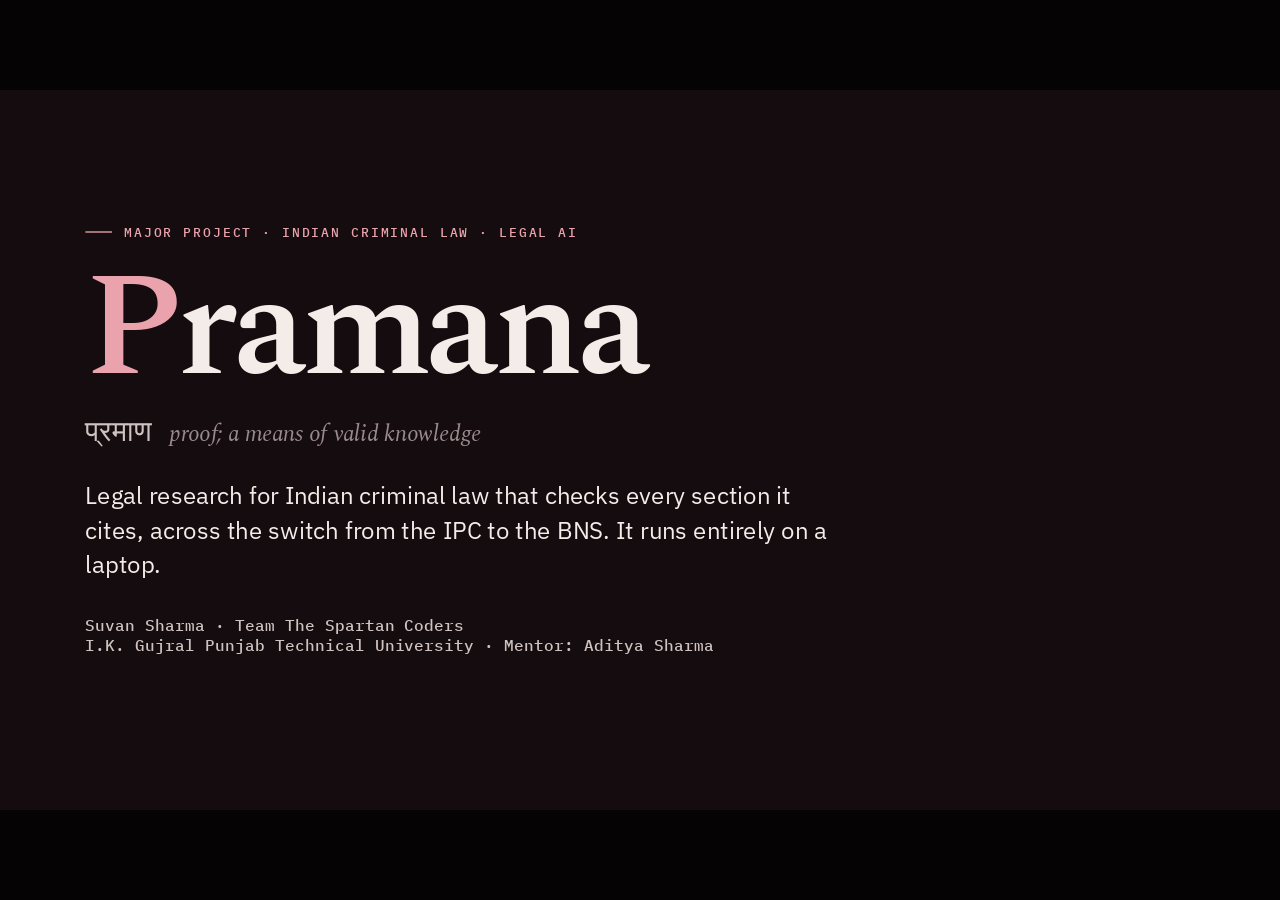
==== commit 89c4cd17: "Finalise deck and paper: author details, interface screenshots Fill in author, team, university and " ====
--- a/presentation/index.html
+++ b/presentation/index.html
@@ -31,7 +31,7 @@
     <h1 class="rise" style="--d:1">Pramana</h1>
     <div class="deva rise" style="--d:2"><span lang="sa">प्रमाण</span><i>proof; a means of valid knowledge</i></div>
     <p class="lede rise" style="--d:3">Legal research for Indian criminal law that checks every section it cites, across the switch from the IPC to the BNS. It runs entirely on a laptop.</p>
-    <div class="byline rise" style="--d:4"><span class="fillme" title="Edit this line in presentation/index.html (search for fillme)">Your name · Roll number · Department · Guide</span></div>
+    <div class="byline rise" style="--d:4"><span>Suvan Sharma · Team The Spartan Coders</span><br><span>I.K. Gujral Punjab Technical University · Mentor: Aditya Sharma</span></div>
   </div>
   <aside class="notes">Good morning. This is Pramana, a legal research assistant for Indian criminal law. The name is Sanskrit for proof, or a valid means of knowing, and that is the design goal: nothing reaches the lawyer unless it can be proved from data the system actually holds. A lawyer gives it the facts of a case and the date of the offence. It works out which criminal code applies, finds the sections the facts disclose, checks each one against a graph built from the statutes, finds precedents, drafts counter-arguments, and shows how appeals on those sections were decided. All of it runs on a laptop with a 4 GB GPU, at zero cost.</aside>
 </section>
@@ -454,7 +454,7 @@
   <h2 class="rise" style="--d:1">A live view of the pipeline, built for lawyers.</h2>
   <div class="body ui-grid">
     <figure class="media rise" style="--d:2" data-media="media/demo" data-kind="video" data-caption="Live run · motorcycle theft, 15 Aug 2024">
-      <div class="ph"><span class="kind"><svg class="ico"><use href="#i-play"/></svg>VIDEO</span><b>Live demo: the motorcycle case, from typing the facts to the report</b><code>drop presentation/media/demo.mp4</code></div>
+      <div class="ph"><span class="kind"><svg class="ico"><use href="#i-play"/></svg>VIDEO</span><b>Live demo: the motorcycle case, from typing the facts to the report</b><code>shown live in the browser</code></div>
     </figure>
     <ul class="ui-feats rise" style="--d:3">
       <li><b>Live pipeline view</b><span>each stage lights up with what it really produced</span></li>
@@ -625,7 +625,7 @@
     <div class="end-meta rise" style="--d:2">
       <span class="chip">RAG, not fine-tuning</span><span class="chip">BGE-M3 · ChromaDB · NetworkX · LangGraph</span><span class="chip">qwen3.5:4b on Ollama</span><span class="chip">FastAPI</span>
     </div>
-    <p class="small rise" style="--d:3">Questions welcome.</p>
+    <p class="small rise" style="--d:3">Suvan Sharma · The Spartan Coders · IKG PTU · Mentor: Aditya Sharma<br>Questions welcome.</p>
   </div>
   <aside class="notes">To close: Pramana’s promise is narrow and kept. Every section it shows exists in the code the offence date selects, and when it doubts that a real section applies, it says so. Section choice is the weak point and we measured exactly how weak. Thank you; I’m happy to take questions.</aside>
 </section>
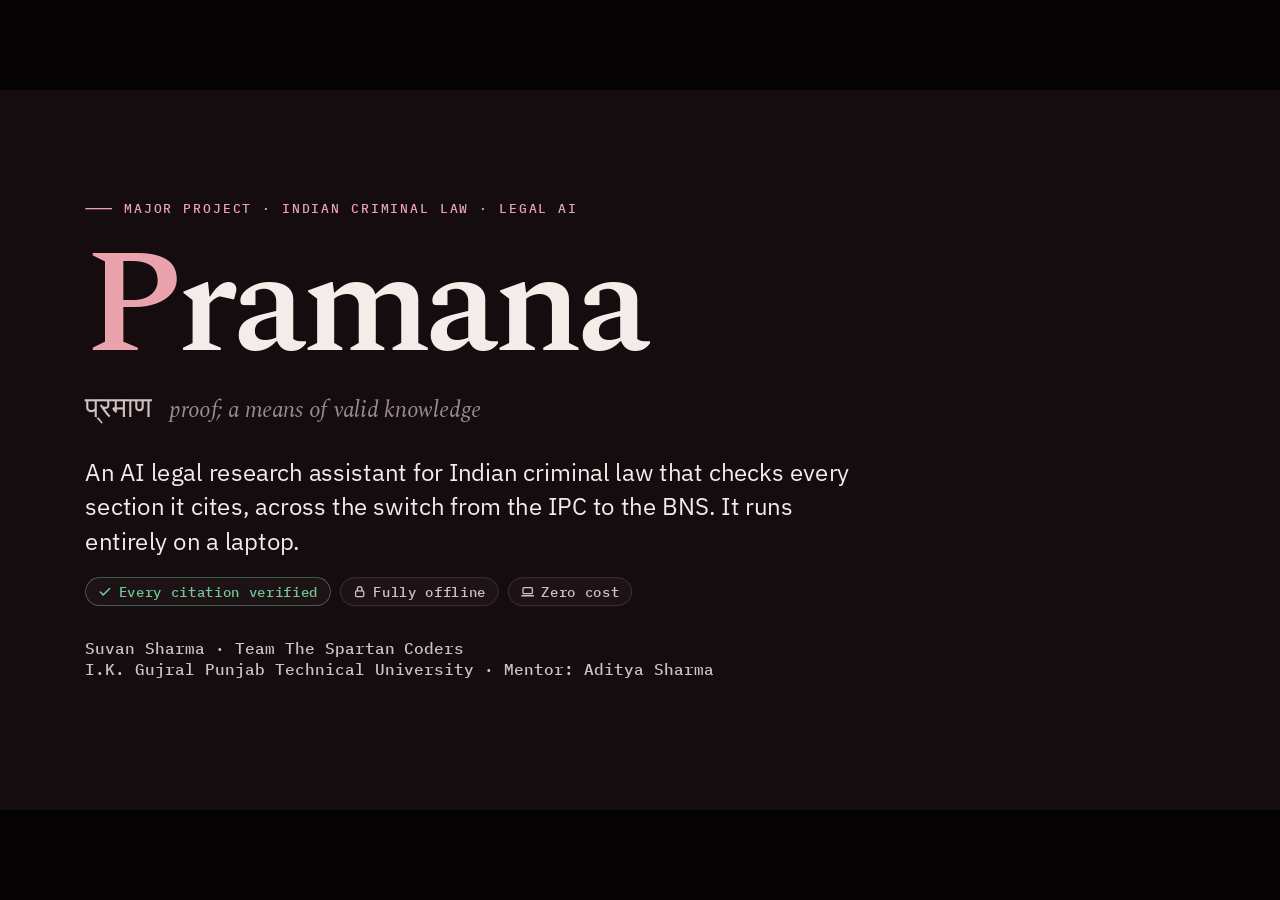
==== commit 36e0609e: "Deck: professional flow, 23 -> 15 slides, new animations Overview, problem, solution, how it works, " ====
--- a/presentation/index.html
+++ b/presentation/index.html
@@ -7,6 +7,7 @@
 <link rel="icon" href="data:image/svg+xml,%3Csvg xmlns='http://www.w3.org/2000/svg' viewBox='0 0 32 32'%3E%3Crect width='32' height='32' rx='4' fill='%238a1f2d'/%3E%3Ctext x='16' y='23' font-family='Georgia,serif' font-size='20' text-anchor='middle' fill='%23fff'%3EP%3C/text%3E%3C/svg%3E">
 <link rel="stylesheet" href="assets/deck.css">
 <link rel="stylesheet" href="assets/slides.css">
+<link rel="stylesheet" href="assets/flow.css">
 </head>
 <body>
 <svg width="0" height="0" style="position:absolute" aria-hidden="true">
@@ -16,6 +17,12 @@
     <symbol id="i-arrow" viewBox="0 0 24 24"><path d="M3 12h16M13 6l6 6-6 6" fill="none" stroke="currentColor" stroke-width="2.2" stroke-linecap="round" stroke-linejoin="round"/></symbol>
     <symbol id="i-play" viewBox="0 0 24 24"><path d="M7 4.5v15l13-7.5z" fill="currentColor"/></symbol>
     <symbol id="i-image" viewBox="0 0 24 24"><rect x="3" y="4" width="18" height="16" rx="2" fill="none" stroke="currentColor" stroke-width="2"/><path d="M3 16l5-5 4 4 3-3 6 6" fill="none" stroke="currentColor" stroke-width="2" stroke-linejoin="round"/></symbol>
+    <symbol id="i-lock" viewBox="0 0 24 24"><rect x="5" y="10.5" width="14" height="10" rx="2" fill="none" stroke="currentColor" stroke-width="2.2"/><path d="M8 10.5V7.5a4 4 0 0 1 8 0v3" fill="none" stroke="currentColor" stroke-width="2.2" stroke-linecap="round"/></symbol>
+    <symbol id="i-laptop" viewBox="0 0 24 24"><rect x="4" y="5" width="16" height="10.5" rx="1.5" fill="none" stroke="currentColor" stroke-width="2.2"/><path d="M2 19h20" stroke="currentColor" stroke-width="2.2" stroke-linecap="round"/></symbol>
+    <symbol id="i-scale" viewBox="0 0 24 24"><path d="M12 3v18M7 21h10M4 7h16M6.5 7l-3 7a3.5 3.5 0 0 0 6 0l-3-7M17.5 7l-3 7a3.5 3.5 0 0 0 6 0l-3-7" fill="none" stroke="currentColor" stroke-width="1.9" stroke-linejoin="round" stroke-linecap="round"/></symbol>
+    <symbol id="i-book" viewBox="0 0 24 24"><path d="M4 5.5A2.5 2.5 0 0 1 6.5 3H20v15H6.5A2.5 2.5 0 0 0 4 20.5zM4 20.5A2.5 2.5 0 0 0 6.5 23H20v-5" fill="none" stroke="currentColor" stroke-width="2" stroke-linejoin="round"/></symbol>
+    <symbol id="i-shield" viewBox="0 0 24 24"><path d="M12 2.5l8 3v6c0 5-3.4 8.6-8 10-4.6-1.4-8-5-8-10v-6z" fill="none" stroke="currentColor" stroke-width="2" stroke-linejoin="round"/><path d="M8.5 12l2.5 2.5 4.5-5" fill="none" stroke="currentColor" stroke-width="2.2" stroke-linecap="round" stroke-linejoin="round"/></symbol>
+    <symbol id="i-net" viewBox="0 0 24 24"><circle cx="5" cy="6" r="2.5" fill="none" stroke="currentColor" stroke-width="2"/><circle cx="19" cy="6" r="2.5" fill="none" stroke="currentColor" stroke-width="2"/><circle cx="12" cy="18" r="2.5" fill="none" stroke="currentColor" stroke-width="2"/><path d="M7.3 7.3l3.4 8.4M16.7 7.3l-3.4 8.4M7.5 6h9" fill="none" stroke="currentColor" stroke-width="2"/></symbol>
     <marker id="m-arrow" viewBox="0 0 10 10" refX="9" refY="5" markerWidth="9" markerHeight="9" orient="auto-start-reverse"><path d="M0 0L10 5L0 10z" fill="context-stroke"/></marker>
   </defs>
 </svg>
@@ -30,15 +37,34 @@
     <div class="eyebrow rise">Major project · Indian criminal law · Legal AI</div>
     <h1 class="rise" style="--d:1">Pramana</h1>
     <div class="deva rise" style="--d:2"><span lang="sa">प्रमाण</span><i>proof; a means of valid knowledge</i></div>
-    <p class="lede rise" style="--d:3">Legal research for Indian criminal law that checks every section it cites, across the switch from the IPC to the BNS. It runs entirely on a laptop.</p>
-    <div class="byline rise" style="--d:4"><span>Suvan Sharma · Team The Spartan Coders</span><br><span>I.K. Gujral Punjab Technical University · Mentor: Aditya Sharma</span></div>
-  </div>
-  <aside class="notes">Good morning. This is Pramana, a legal research assistant for Indian criminal law. The name is Sanskrit for proof, or a valid means of knowing, and that is the design goal: nothing reaches the lawyer unless it can be proved from data the system actually holds. A lawyer gives it the facts of a case and the date of the offence. It works out which criminal code applies, finds the sections the facts disclose, checks each one against a graph built from the statutes, finds precedents, drafts counter-arguments, and shows how appeals on those sections were decided. All of it runs on a laptop with a 4 GB GPU, at zero cost.</aside>
-</section>
-
-<!-- ============================================================ 2 RENUMBERING -->
+    <p class="lede rise" style="--d:3">An AI legal research assistant for Indian criminal law that checks every section it cites, across the switch from the IPC to the BNS. It runs entirely on a laptop.</p>
+    <div class="title-tags rise" style="--d:4"><span class="chip ok"><svg class="ico"><use href="#i-check"/></svg>Every citation verified</span><span class="chip"><svg class="ico"><use href="#i-lock"/></svg>Fully offline</span><span class="chip"><svg class="ico"><use href="#i-laptop"/></svg>Zero cost</span></div>
+    <div class="byline rise" style="--d:5"><span>Suvan Sharma · Team The Spartan Coders</span><br><span>I.K. Gujral Punjab Technical University · Mentor: Aditya Sharma</span></div>
+  </div>
+  <aside class="notes">Good morning. I’m Suvan Sharma from team The Spartan Coders, and this is Pramana. The name is Sanskrit for proof, and that is the design goal: nothing reaches the lawyer unless it can be proved from data the system actually holds. A lawyer gives it the facts of a case and the date of the offence. It works out which criminal code applies, finds the sections the facts disclose, checks every one against the statutes, finds precedents, drafts counter-arguments and shows how appeals on those sections were decided. All of it runs offline on a laptop, at zero cost.</aside>
+</section>
+
+<!-- ============================================================ 2 AGENDA -->
+<section class="slide s-agenda" id="agenda" data-chapter="Overview" data-title="Overview">
+  <div class="eyebrow rise">Overview</div>
+  <h2 class="rise" style="--d:1">What we will cover.</h2>
+  <div class="body">
+    <svg class="ag-line" viewBox="0 0 1664 20" preserveAspectRatio="none" aria-hidden="true"><line class="draw" pathLength="1" style="--d:2" x1="0" y1="10" x2="1664" y2="10"/></svg>
+    <ol class="agenda">
+      <li class="rise" style="--d:2"><span class="num">01</span><b>The problem</b><span>A renumbered criminal code, and AI that invents law</span></li>
+      <li class="rise" style="--d:3"><span class="num">02</span><b>Our solution</b><span>What Pramana does, from facts to a checked report</span></li>
+      <li class="rise" style="--d:4"><span class="num">03</span><b>How it works</b><span>The pipeline, the citation graph and the bridge from old law to new</span></li>
+      <li class="rise" style="--d:5"><span class="num">04</span><b>Technology</b><span>The stack, and how it fits on a 4 GB laptop GPU</span></li>
+      <li class="rise" style="--d:6"><span class="num">05</span><b>Live demo</b><span>A real case, run end to end in the browser</span></li>
+      <li class="rise" style="--d:7"><span class="num">06</span><b>Results and next steps</b><span>What we measured, and where it goes from here</span></li>
+    </ol>
+  </div>
+  <aside class="notes">Here is the plan. First the problem: India renumbered its criminal law in 2024, and AI tools invent citations. Then what Pramana does, how it works inside, the technology and how it fits on a laptop, a live demo, and finally the results and what comes next.</aside>
+</section>
+
+<!-- ============================================================ 3 RENUMBERING -->
 <section class="slide s-renum" id="renumbering" data-chapter="The problem" data-title="One number, two crimes">
-  <div class="eyebrow rise">The problem · renumbering</div>
+  <div class="eyebrow rise">01 · The problem · renumbering</div>
   <h2 class="rise" style="--d:1">On 1 July 2024 India renumbered its criminal law.</h2>
   <div class="body">
     <div class="ledger">
@@ -65,65 +91,71 @@
     </div>
     <p class="punch" data-step="4">A section number means nothing without its code, and <em>the offence date decides the code.</em></p>
   </div>
-  <aside class="notes">The Bharatiya Nyaya Sanhita replaced the Indian Penal Code on 1 July 2024, and almost every offence got a new number. Offences committed before that date are still tried under the IPC, so for years courts will apply both codes. [click] Section 302 is murder in the IPC. In the BNS it is hurting religious feelings. [click] 303 was murder by a life-convict; in the BNS it is theft. [click] And 420, the most famous cheating section, does not exist in the BNS at all. So a citation that is correct in one code is a different crime, or nothing, in the other. [click] The offence date decides which code applies, and everything downstream depends on getting that right.</aside>
-</section>
-
-<!-- ============================================================ 3 HALLUCINATION + PRIVACY -->
-<section class="slide s-halluc" id="hallucination" data-chapter="The problem" data-title="Models invent law">
-  <div class="eyebrow rise">The problem · invented citations, confidential facts</div>
-  <h2 class="rise" style="--d:1">Language models cite law with confidence, including law that does not exist.</h2>
+  <aside class="notes">The Bharatiya Nyaya Sanhita replaced the Indian Penal Code on 1 July 2024, and almost every offence got a new number. Offences committed before that date are still tried under the IPC, so for years every lawyer works with both codes. [click] 302 is murder in the IPC; in the BNS it is hurting religious feelings. [click] 303 was murder by a life-convict; in the BNS it is theft. [click] And 420, the best-known cheating section, does not exist in the BNS at all. [click] So a citation that is right in one code is a different crime, or nothing, in the other. The offence date decides which code applies.</aside>
+</section>
+
+<!-- ============================================================ 4 HALLUCINATION + PRIVACY -->
+<section class="slide s-halluc" id="hallucination" data-chapter="The problem" data-title="AI invents law">
+  <div class="eyebrow rise">01 · The problem · invented citations, confidential facts</div>
+  <h2 class="rise" style="--d:1">AI models cite law with confidence, including law that does not exist.</h2>
   <div class="body row">
     <div class="term card rise" style="--d:2">
-      <div class="term-bar"><span class="label">The model Pramana runs · qwen3.5:4b</span></div>
+      <div class="term-bar"><span class="label">A 4-billion-parameter model, asked on this laptop</span></div>
       <div class="term-q"><span class="mono accent">Q</span> What does BNS Section 303 cover?</div>
       <div class="term-a"><span class="mono muted">A</span><span><span data-type="A public-panic offence: making or spreading a bomb threat." class="typed"></span><span class="caret"></span></span></div>
       <div class="stamp" data-step="1" data-fx="pop"><svg class="ico"><use href="#i-cross"/></svg><span>Wrong. BNS 303 is <b>Theft</b>.</span></div>
-      <div class="tiny term-foot">Asked on this machine, 25 Sep 2026. The answer is paraphrased.</div>
+      <div class="tiny term-foot">qwen3.5:4b, the model inside Pramana. Answer paraphrased.</div>
     </div>
     <div class="col grow1">
       <div class="fact-block" data-step="2">
         <div class="big-frac"><span class="mono" data-count="20">20</span><span class="of">of</span><span class="mono">68</span></div>
-        <p class="small">citations named sections that do not exist in the BNS when the model answered from memory, mostly IPC numbers such as 420, 378 to 383 and 465 to 468.</p>
+        <p class="small">citations named sections that do not exist in the BNS when the model answered from memory, mostly old IPC numbers.</p>
       </div>
       <div class="fact-block privacy" data-step="3">
         <div class="label accent">And the facts are confidential</div>
-        <p class="small">A lawyer types a client’s facts into this form. They should never leave the machine, so there is no cloud model and no API key. Everything runs locally.</p>
-      </div>
-    </div>
-  </div>
-  <aside class="notes">The second problem is that language models invent citations. This is the exact model Pramana runs, qwen 3.5 with 4 billion parameters. Asked what BNS 303 covers, it confidently described a bomb-threat offence. [click] BNS 303 is theft. [click] On our development set, when we withheld retrieval and let it cite from memory, 20 of its 68 citations named sections that do not exist in the BNS; most were old IPC numbers. [click] The third constraint: a lawyer will type real client facts into this tool, and those should not go to a cloud provider. So everything, including the language model, runs locally.</aside>
-</section>
-
-<!-- ============================================================ 4 WHAT IT DOES -->
-<section class="slide s-what" id="what" data-chapter="The idea" data-title="What Pramana does">
-  <div class="eyebrow rise">What Pramana does</div>
+        <p class="small">A lawyer types a client’s real facts. They should never be sent to a cloud AI service, so the whole system has to run on the lawyer’s own machine.</p>
+      </div>
+    </div>
+  </div>
+  <aside class="notes">The second problem: language models invent citations. Published studies found this even in commercial legal research tools. This is the very model inside Pramana. Asked what BNS 303 covers, it confidently described a bomb-threat offence. [click] BNS 303 is theft. [click] When we let it answer from memory, 20 of its 68 citations named sections that do not exist in the BNS, mostly old IPC numbers. [click] And a lawyer will type real client facts into this tool, so sending them to a cloud AI service is not acceptable. Whatever we build has to be accurate about citations and has to run locally. That is exactly what Pramana does.</aside>
+</section>
+
+<!-- ============================================================ 5 SOLUTION -->
+<section class="slide s-what" id="what" data-chapter="Our solution" data-title="What Pramana does">
+  <div class="eyebrow rise">02 · Our solution</div>
   <h2 class="rise" style="--d:1">Facts and a date go in. A checked research memo comes out.</h2>
-  <div class="body io">
-    <div class="card io-in rise" style="--d:2">
-      <div class="label">Case facts</div>
-      <p class="facts">The complainant parked his motorcycle outside his house at night. In the morning it was gone. CCTV shows the accused pushing it away down the lane and riding off. The accused had no permission to take it and did not return it.</p>
-      <div class="io-date"><span class="label">Offence date</span><span class="mono">15 Aug 2024</span></div>
-    </div>
-    <div class="io-arrow rise" style="--d:3"><svg viewBox="0 0 120 40"><line class="draw" pathLength="1" x1="4" y1="20" x2="104" y2="20" stroke="currentColor" stroke-width="3"/><path d="M98 10l14 10-14 10" fill="none" stroke="currentColor" stroke-width="3"/></svg><span class="mono tiny">about a minute, offline</span></div>
-    <div class="card io-out">
-      <div class="out-row" data-step="1" style="--d:0"><span class="label">Code</span><span>BNS, because the offence is on or after 1 July 2024</span></div>
-      <div class="out-row" data-step="1" style="--d:1"><span class="label">Charge</span><span><b class="sec">BNS 303</b> Theft <span class="chip ok"><svg class="ico"><use href="#i-check"/></svg>in the graph</span></span></div>
-      <div class="out-row" data-step="1" style="--d:2"><span class="label">Precedents</span><span>3 judgments, found through its IPC predecessor, IPC 379</span></div>
-      <div class="out-row" data-step="1" style="--d:3"><span class="label">Defence</span><span>1 counter-argument, its quote checked against the facts</span></div>
-      <div class="out-row" data-step="1" style="--d:4"><span class="label">Outcomes</span><span>How 158 appeals under IPC 379 were decided</span></div>
-    </div>
-  </div>
-  <aside class="notes">Here is the whole thing in one picture, using the worked example we test against throughout: a motorcycle stolen on 15 August 2024. The lawyer pastes the facts and the date. [click] About a minute later, on the laptop, the report says: the BNS applies because of the date; the charge is BNS 303, theft, and that section was confirmed in the citation graph; here are three precedents, found through 303’s IPC predecessor because almost no BNS theft case has reached the higher courts yet; here is a counter-argument whose quotation was checked word for word against the facts; and here is how 158 appeals under the old theft section were decided.</aside>
-</section>
-
-<!-- ============================================================ 5 ARCHITECTURE -->
+  <div class="body sol">
+    <div class="io">
+      <div class="card io-in rise" style="--d:2">
+        <div class="label">Case facts</div>
+        <p class="facts">The complainant parked his motorcycle outside his house at night. In the morning it was gone. CCTV shows the accused pushing it away down the lane and riding off. The accused had no permission to take it and did not return it.</p>
+        <div class="io-date"><span class="label">Offence date</span><span class="mono">15 Aug 2024</span></div>
+      </div>
+      <div class="io-arrow rise" style="--d:3"><svg viewBox="0 0 120 40"><line class="draw" pathLength="1" x1="4" y1="20" x2="104" y2="20" stroke="currentColor" stroke-width="3"/><path d="M98 10l14 10-14 10" fill="none" stroke="currentColor" stroke-width="3"/></svg><span class="mono tiny">about a minute, offline</span></div>
+      <div class="card io-out">
+        <div class="out-row" data-step="1" style="--d:0"><span class="label">Code</span><span>BNS, because the offence is on or after 1 July 2024</span></div>
+        <div class="out-row" data-step="1" style="--d:1"><span class="label">Charge</span><span><b class="sec">BNS 303</b> Theft <span class="chip ok"><svg class="ico"><use href="#i-check"/></svg>verified</span></span></div>
+        <div class="out-row" data-step="1" style="--d:2"><span class="label">Precedents</span><span>3 judgments, found through its IPC predecessor, IPC 379</span></div>
+        <div class="out-row" data-step="1" style="--d:3"><span class="label">Defence</span><span>A counter-argument, its quote checked against the facts</span></div>
+        <div class="out-row" data-step="1" style="--d:4"><span class="label">Outcomes</span><span>How 158 appeals under IPC 379 were decided</span></div>
+      </div>
+    </div>
+    <div class="promises">
+      <div class="promise" data-step="2" style="--d:0"><span class="pi"><svg class="ico"><use href="#i-shield"/></svg></span><div><b>Verified citations</b><span>a section is shown only if it exists in the right code</span></div></div>
+      <div class="promise" data-step="2" style="--d:1"><span class="pi"><svg class="ico"><use href="#i-lock"/></svg></span><div><b>Private by design</b><span>runs offline; client facts never leave the laptop</span></div></div>
+      <div class="promise" data-step="2" style="--d:2"><span class="pi mono">₹0</span><div><b>Free to run</b><span>open models and public data; no API key or account</span></div></div>
+    </div>
+  </div>
+  <aside class="notes">Here is Pramana in one picture, with the case we test against throughout: a motorcycle stolen on 15 August 2024. The lawyer pastes the facts and the date. [click] About a minute later, on the laptop, the report says: the BNS applies because of the date; the charge is BNS 303, theft, verified against the statute; here are three precedents, found through its old IPC section because BNS theft cases have barely reached the higher courts yet; here is a counter-argument whose quotation was checked word for word; and here is how 158 appeals under the old theft section were decided. [click] Three promises: every citation verified, the facts never leave the machine, and it costs nothing to run.</aside>
+</section>
+
+<!-- ============================================================ 6 ARCHITECTURE -->
 <section class="slide s-arch" id="architecture" data-chapter="How it works" data-title="Architecture">
-  <div class="eyebrow rise">How it works · the pipeline</div>
+  <div class="eyebrow rise">03 · How it works · the pipeline</div>
   <h2 class="rise" style="--d:1">The model proposes. The graph decides.</h2>
   <div class="body">
     <svg class="arch" viewBox="0 0 1664 600" role="img" aria-label="Pipeline: facts and date, router, retrieval, guardrail, statute identifier, verifier with a retry loop, applicability judge, precedents and outcomes in parallel, defence, final verification, report.">
       <path id="arch-path" class="arch-flow" d="M105 110 H1539 V358 H1195 M1195 358 H105" fill="none"/>
-      <!-- edges -->
       <g class="edges">
         <line class="draw" pathLength="1" style="--d:1" x1="210" y1="110" x2="262" y2="110" marker-end="url(#m-arrow)"/>
         <line class="draw" pathLength="1" style="--d:2" x1="500" y1="110" x2="552" y2="110" marker-end="url(#m-arrow)"/>
@@ -140,7 +172,6 @@
         <path class="draw retry" pathLength="1" style="--d:6" d="M1539 60 C1539 10 1255 10 1255 56" fill="none" marker-end="url(#m-arrow)"/>
         <text class="retry-t" x="1397" y="-8" text-anchor="middle">rejected: retry with the reason, at most 2 times</text>
       </g>
-      <!-- nodes: x, y, w; class llm = language model step; tag graph = queries the citation graph -->
       <g class="n io" style="--t:0" transform="translate(0 62)"><rect width="210" height="96" rx="48"/><text x="105" y="44" text-anchor="middle" class="nt">Facts + date</text><text x="105" y="70" text-anchor="middle" class="ns">from the lawyer</text></g>
       <g class="n" style="--t:.63" transform="translate(270 62)"><rect width="230" height="96" rx="8"/><text x="18" y="40" class="nt">Stage 0 · Router</text><text x="18" y="68" class="ns">date picks IPC or BNS</text></g>
       <g class="n" style="--t:1.31" transform="translate(560 62)"><rect width="250" height="96" rx="8"/><text x="18" y="40" class="nt">Retrieval</text><text x="18" y="68" class="ns">BGE-M3 + precedent votes</text></g>
@@ -167,217 +198,51 @@
       </div>
     </div>
   </div>
-  <aside class="notes">This is the whole pipeline. Solid boxes are ordinary deterministic code; dashed rose boxes are the language model. Notice how little the model does: it proposes sections in Node 1, judges applicability in Node 2b, and drafts arguments in Node 4. Everything that decides whether a citation is real is code. The router picks the code from the date. Retrieval finds candidate sections. A guardrail stops early if the facts are nowhere near our corpus. Node 1 proposes; Node 2 verifies each proposal against the graph and sends rejections back with the reason, at most twice. Node 2b asks whether a real section actually applies. Node 3, precedents, and Node 5, outcome statistics, run in parallel. Node 4 drafts counter-arguments, and a final check re-verifies anything new before the report. [click] Three stores are built offline: a vector database, the citation graph, and an SQLite outcomes table.</aside>
-</section>
-
-<!-- ============================================================ 6 ROUTER -->
-<section class="slide s-router" id="router" data-chapter="How it works" data-title="Stage 0 router">
-  <div class="eyebrow rise">Stage 0 · the offence-date router</div>
-  <h2 class="rise" style="--d:1">The offence date picks the code. No model is involved.</h2>
-  <div class="body">
-    <svg class="tl" viewBox="0 0 1664 340" role="img" aria-label="Timeline of 2024: dates before 1 July route to the IPC, dates on or after it route to the BNS.">
-      <rect class="tl-ipc" x="0" y="150" width="832" height="40" rx="4"/>
-      <rect class="tl-bns" x="832" y="150" width="832" height="40" rx="4"/>
-      <text class="tl-yr" x="0" y="224">Jan 2024</text><text class="tl-yr" x="416" y="224" text-anchor="middle">Apr</text><text class="tl-yr" x="1248" y="224" text-anchor="middle">Oct</text><text class="tl-yr" x="1664" y="224" text-anchor="end">Dec 2024</text>
-      <text class="tl-band" x="0" y="268">IPC, 1860 · IPC sections and judgments</text>
-      <text class="tl-band" x="1664" y="268" text-anchor="end">BNS, 2023 · BNS sections, IPC precedent via the mapping</text>
-      <line class="tl-cut" x1="832" y1="96" x2="832" y2="290"/>
-      <text class="tl-cut-t" x="832" y="322" text-anchor="middle">1 July 2024 · the BNS comes into force</text>
-      <g class="pin" data-step="1"><line x1="826" y1="112" x2="826" y2="150"/><circle cx="826" cy="170" r="10"/><text x="812" y="132" text-anchor="end">30 Jun 2024</text><text class="pin-r" x="812" y="104" text-anchor="end">IPC</text></g>
-      <g class="pin bns" data-step="2"><line x1="838" y1="112" x2="838" y2="150"/><circle cx="838" cy="170" r="10"/><text x="852" y="132">1 Jul 2024</text><text class="pin-r" x="852" y="104">BNS</text></g>
-      <g class="pin bns hot" data-step="3"><line x1="1037" y1="44" x2="1037" y2="150"/><circle cx="1037" cy="170" r="12"/><text x="1054" y="62">15 Aug 2024 · the motorcycle case</text><text class="pin-r" x="1054" y="34">BNS</text></g>
-    </svg>
-    <div class="router-foot">
-      <pre class="code rise" style="--d:3"><span class="c"># src/pipeline/router.py</span>
-<span class="k">def</span> route(offence_date):
-    d = parse_date(offence_date)  <span class="c"># strict ISO date</span>
-    <span class="k">return</span> <span class="s">"ipc"</span> <span class="k">if</span> d &lt; transition_date() <span class="k">else</span> <span class="s">"bns"</span></pre>
-      <ul class="facts-list rise" style="--d:4">
-        <li>Runs before anything else. Every later lookup uses only this code.</li>
-        <li>An ambiguous date is never guessed. A guessed date is a guessed code.</li>
-        <li>A course of conduct that crosses the date is analysed under both codes.</li>
-      </ul>
-    </div>
-  </div>
-  <aside class="notes">Stage 0 is deliberately boring: one comparison, no model. [click] An offence on 30 June 2024 goes to the IPC; [click] one on 1 July goes to the BNS. Both boundary days are in our tests. [click] Our motorcycle case, 15 August 2024, is BNS. From here on, retrieval searches only that code’s sections, Node 2 verifies only against that code, and only that era’s judgments vote. Dates are parsed strictly: 08/09/2024 is 8 September in India and 9 August in America, and a guessed date is a guessed code. An offence spread over a period that crosses the date, such as cruelty from January to September 2024, is analysed under both codes.</aside>
-</section>
-
-<!-- ============================================================ 7 EMBEDDER BAKE-OFF -->
-<section class="slide s-bake" id="embedder" data-chapter="How it works" data-title="Choosing the embedder">
-  <div class="eyebrow rise">Retrieval · choosing the embedder</div>
-  <h2 class="rise" style="--d:1">We measured the embedders. The legal-domain model came second.</h2>
+  <aside class="notes">This is the whole pipeline, and the key idea is in the title: the model proposes, the graph decides. Solid boxes are ordinary code; dashed boxes are the language model, which is used in only three places. The router picks the code from the date with a plain rule, no AI. Retrieval finds candidate sections two ways: by similarity to the statute text, and by votes from similar past judgments, fused by rank fusion. A guardrail stops early if the facts are nowhere near our data. Node 1 proposes sections; Node 2 checks each one against the citation graph and sends rejections back with the reason. Node 2b asks whether a real section actually fits the facts, backed by legal rules such as headcounts for unlawful assembly. Precedents and outcome statistics run in parallel, Node 4 drafts counter-arguments, and a final check re-verifies anything new. [click] Three stores are built once, offline: a vector database, the citation graph, and an outcomes table.</aside>
+</section>
+
+<!-- ============================================================ 7 VERIFICATION -->
+<section class="slide s-verify" id="verify" data-chapter="How it works" data-title="Every citation is checked">
+  <div class="eyebrow rise">03 · How it works · the core idea</div>
+  <h2 class="rise" style="--d:1">Every citation is checked against the law itself.</h2>
   <div class="body row">
-    <div class="col grow1">
-      <div class="label rise" style="--d:2">Recall@3 on 15 hand-written test cases · higher is better</div>
-      <div class="hbars rise" style="--d:2">
-        <div class="hb"><div class="hb-l"><b>InLegal-Sbert</b><span class="tiny">Indian-legal-domain model</span></div><div class="hb-t"><i class="grow muted-bar" style="width:37.5%"></i><span class="hb-v mono">0.20</span></div></div>
-        <div class="hb"><div class="hb-l"><b>BGE-M3</b><span class="tiny">general multilingual model</span></div><div class="hb-t"><i class="grow accent-bar" style="width:100%;--d:2"></i><span class="hb-v mono">0.533</span></div></div>
-      </div>
-      <p class="small rise" style="--d:3">BGE-M3 also led on recall@5 (0.60 against 0.33) and MRR (0.295 against 0.223). It is the embedder for all 87,036 judgment passages and 933 sections.</p>
-    </div>
-    <div class="card hub" data-step="1">
-      <div class="label">Why the domain model lost: hubness</div>
-      <p class="small">For a motorcycle theft, InLegal-Sbert’s top three were:</p>
-      <ol class="hub-list">
-        <li><span class="sec">IPC 443</span> Lurking house-trespass</li>
-        <li><span class="sec">IPC 278</span> Making atmosphere noxious to health</li>
-        <li><span class="sec">IPC 86</span> Offence by one who is intoxicated</li>
-      </ol>
-      <p class="small">Theft, <span class="sec accent">IPC 378 / 379</span>, first appeared at rank <b class="accent">311</b>. The same few sections topped almost every query.</p>
-    </div>
-  </div>
-  <aside class="notes">Retrieval needs an embedding model. The obvious choice was InLegal-Sbert, trained on 5.4 million Indian legal documents. We didn’t assume; we ran a bake-off on fifteen hand-written cases. The general multilingual model BGE-M3 got recall at 3 of 0.53 against 0.20, and led on every other measure. [click] The reason is hubness: the domain model puts the same handful of sections at the top for almost every query. For a motorcycle theft its top three were lurking house-trespass, noxious atmosphere and intoxication, and theft first appeared at rank 311. A 2025 paper on Indian prior-case retrieval found the same thing, and we reproduced it on our own data.</aside>
-</section>
-
-<!-- ============================================================ 8 FUSION -->
-<section class="slide s-fuse" id="fusion" data-chapter="How it works" data-title="Two signals, fused">
-  <div class="eyebrow rise">Retrieval · two signals, fused</div>
-  <h2 class="rise" style="--d:1">Statute text finds what a section says. Precedents show what courts charged.</h2>
-  <div class="body fuse">
-    <svg class="fuse-svg" viewBox="0 0 1000 560" role="img" aria-label="The facts query two indexes; statute similarity and precedent votes are fused by reciprocal rank fusion into one candidate list.">
-      <g class="fz q rise" style="--d:2"><rect x="0" y="230" width="190" height="100" rx="10"/><text x="95" y="274" text-anchor="middle" class="nt">The facts</text><text x="95" y="302" text-anchor="middle" class="ns">one BGE-M3 vector</text></g>
-      <path class="draw" pathLength="1" style="--d:3" d="M190 262 C250 262 250 110 316 110" marker-end="url(#m-arrow)"/>
-      <path class="draw" pathLength="1" style="--d:3" d="M190 298 C250 298 250 450 316 450" marker-end="url(#m-arrow)"/>
-      <g class="fz rise" style="--d:3"><rect x="320" y="50" width="330" height="120" rx="10"/><text x="342" y="92" class="nt">Statute index</text><text x="342" y="122" class="ns">similar section text</text><text x="342" y="148" class="ns">sub-sections indexed separately</text></g>
-      <g class="fz rise" style="--d:4"><rect x="320" y="390" width="330" height="120" rx="10"/><text x="342" y="432" class="nt">Judgment index</text><text x="342" y="462" class="ns">similar judgments vote for</text><text x="342" y="488" class="ns">the sections they applied</text></g>
-      <path class="draw" pathLength="1" style="--d:5" d="M650 110 C730 110 730 262 790 262" marker-end="url(#m-arrow)"/>
-      <path class="draw" pathLength="1" style="--d:5" d="M650 450 C730 450 730 298 790 298" marker-end="url(#m-arrow)"/>
-      <text class="edge-t" x="812" y="384">IPC votes reach a BNS</text><text class="edge-t" x="812" y="406">case only via the mapping</text>
-      <g class="fz rrf rise" style="--d:6"><rect x="794" y="220" width="206" height="120" rx="10"/><text x="897" y="268" text-anchor="middle" class="nt">RRF, k = 60</text><text x="897" y="298" text-anchor="middle" class="ns">rank fusion</text></g>
-    </svg>
-    <div class="cands card">
-      <div class="label">Candidates for the motorcycle case · BNS</div>
-      <ol class="cand-list">
-        <li data-step="1" style="--d:0" class="top"><span class="sec">303</span>Theft</li>
-        <li data-step="1" style="--d:1"><span class="sec">317</span>Stolen property</li>
-        <li data-step="1" style="--d:2"><span class="sec">324</span>Mischief</li>
-        <li data-step="1" style="--d:3"><span class="sec">238</span>Causing disappearance of evidence</li>
-        <li data-step="1" style="--d:4"><span class="sec">331</span>House-trespass or house-breaking</li>
-        <li data-step="1" style="--d:5"><span class="sec">309</span>Robbery</li>
-      </ol>
-      <div class="tiny" data-step="1" style="--d:6">Top 6 of 14 shown to Node 1. Real output of the saved sample.</div>
-    </div>
-  </div>
-  <aside class="notes">Retrieval uses two signals. The first is plain similarity between the facts and statute text; long sections are indexed by sub-section so one clause isn’t drowned by the rest. The second comes from judgments: we find judgments similar to the facts, and each votes for the sections it applied. Statute text tends to find the definition, theft; precedent votes find what courts actually cite. The two rankings are combined by reciprocal rank fusion with the textbook k of 60, which beat everything else we tried. A safety detail: an IPC judgment can only vote in a BNS case through the verified IPC-to-BNS mapping. [click] For the motorcycle case, theft, BNS 303, comes first. These candidates are what the model reads.</aside>
-</section>
-
-<!-- ============================================================ 9 CITATION GRAPH -->
-<section class="slide s-graph" id="graph" data-chapter="How it works" data-title="The citation graph">
-  <div class="eyebrow rise">Node 2 · the citation graph</div>
-  <h2 class="rise" style="--d:1">A section is real only if it is a node of the applicable code.</h2>
-  <div class="body row">
-    <div class="col graph-stats">
-      <div class="stat rise" style="--d:2"><div class="n mono" data-count="933">933</div><div class="k">section nodes: all 575 of the IPC and all 358 of the BNS</div></div>
-      <div class="stat rise" style="--d:3"><div class="n mono" data-count="2699">2,699</div><div class="k">judgments, from the Supreme Court and High Courts</div></div>
-      <div class="stat rise" style="--d:4"><div class="n mono" data-count="16493">16,493</div><div class="k">judgment-to-section citation edges</div></div>
-      <div class="stat rise" style="--d:5"><div class="n mono" data-count="539">539</div><div class="k">reviewed IPC-to-BNS bridges</div></div>
-      <div class="gate" data-step="1"><span class="chip ok"><svg class="ico"><use href="#i-check"/></svg>20 / 20</span><span class="small">Phase 3 gate: 10 real and 10 invented section numbers, including BNS 420 and 498A, real IPC numbers the BNS does not have.</span></div>
-    </div>
     <figure class="graph-fig">
       <svg class="g-svg" id="g-main" viewBox="0 0 960 700" role="img" aria-label="Real subgraph around theft: judgments cite IPC 378, 379 and 411; the BNS sections 303 and 317 connect only through mapping edges."></svg>
-      <figcaption class="tiny">A real piece of the graph: 41 judgments citing IPC 378, 379 and 411. The BNS sections connect only through the mapping.</figcaption>
-    </figure>
-  </div>
-  <aside class="notes">This is the heart of the system. We build a graph with NetworkX from the data we actually ingested: every section of both codes as a node, every judgment as a node, an edge whenever a judgment cites a section, and a reviewed mapping edge from each IPC section to its BNS counterpart. The verification rule is one line: a section is real only if it is a node of the code the router chose. On the right is a real piece of the graph around theft. Judgments cite IPC 378, 379 and 411. The BNS sections on the right have no judgments of their own yet; they connect only through the mapping. [click] The graph had to pass a binary gate: ten real and ten invented section numbers, including traps such as BNS 420 and 498A, which exist only in the IPC. It scored 20 out of 20.</aside>
-</section>
-
-<!-- ============================================================ 10 SECTION JOURNEY -->
-<section class="slide s-journey" id="journey" data-chapter="How it works" data-title="A section's journey">
-  <div class="eyebrow rise">Verification · one section at a time</div>
-  <h2 class="rise" style="--d:1">How a section earns its place in the report.</h2>
-  <div class="body">
-    <div class="lanes rise" style="--d:2">
-      <div class="lane"><span class="label">Retrieved</span><span class="tiny">candidate list</span></div>
-      <div class="lane llm"><span class="label">Proposed</span><span class="tiny">by the model</span></div>
-      <div class="lane graph"><span class="label">In the graph</span><span class="tiny">node of the BNS?</span></div>
-      <div class="lane"><span class="label">Applies</span><span class="tiny">judge + legal rules</span></div>
-    </div>
-    <div class="tokens">
-      <div class="tok" data-path="0,1,2,3" data-row="0" data-result="ok"><span class="sec">BNS 303</span><span class="tt">Theft</span><span class="verdict"></span></div>
-      <div class="tok" data-path="0,0,0,0" data-row="1" data-result="rest"><span class="sec">BNS 317</span><span class="tt">Stolen property</span><span class="verdict"></span></div>
-      <div class="tok" data-path="-,1,2,2" data-row="2" data-result="bad"><span class="sec">BNS 421</span><span class="tt">from memory</span><span class="verdict"></span></div>
-    </div>
-    <div class="j-notes">
-      <div class="jn" data-step="1"><b>Step 1.</b> The model proposes 303. Under stress it also cites 421 from memory.</div>
-      <div class="jn" data-step="2"><b>Step 2.</b> 303 is a BNS node. 421 is not: the BNS has sections 1 to 358.</div>
-      <div class="jn" data-step="3"><b>Step 3.</b> The judge checks 303’s ingredients against the facts. Supported.</div>
-    </div>
-  </div>
-  <aside class="notes">Here is the journey a section takes. Retrieval gives a list of candidates; theft and stolen property are both on it. [click] The model proposes theft. In our stress test, with retrieval withheld, it also produced 421 from memory, an IPC number. [click] Node 2 looks both up in the graph. 303 is a node of the BNS. 421 is not; the BNS has sections 1 to 358. It is rejected and can never be shown as verified. [click] Verified only means the section exists. A separate judge reads 303’s ingredients against the facts and marks it supported. Stolen property was retrieved but never proposed, so it stays out of the report.</aside>
-</section>
-
-<!-- ============================================================ 11 RETRY LOOP -->
-<section class="slide s-retry" id="retry" data-chapter="How it works" data-title="The retry loop">
-  <div class="eyebrow rise">Node 1 and Node 2 · the retry loop</div>
-  <h2 class="rise" style="--d:1">A rejected citation goes back to the model, with the reason.</h2>
-  <div class="body">
-    <div class="rounds">
-      <div class="round" data-step="1">
-        <div class="r-head"><span class="label">Round 0</span><span class="chip llm">model: 421</span></div>
-        <div class="r-why bad"><svg class="ico"><use href="#i-cross"/></svg><span>BNS 421 is not a section of the ingested BNS (sections 1 to 358).</span></div>
-      </div>
-      <div class="r-arrow" data-step="2"><svg viewBox="0 0 60 24"><path d="M2 12h48M42 4l10 8-10 8" fill="none" stroke="currentColor" stroke-width="2.4"/></svg></div>
-      <div class="round" data-step="2">
-        <div class="r-head"><span class="label">Round 1</span><span class="chip llm">model: 378</span></div>
-        <div class="r-why bad"><svg class="ico"><use href="#i-cross"/></svg><span>Not a BNS section. IPC 378 (Theft) is an IPC section; under the verified mapping its BNS counterpart is <b>BNS 303</b>.</span></div>
-      </div>
-      <div class="r-arrow" data-step="3"><svg viewBox="0 0 60 24"><path d="M2 12h48M42 4l10 8-10 8" fill="none" stroke="currentColor" stroke-width="2.4"/></svg></div>
-      <div class="round win" data-step="3">
-        <div class="r-head"><span class="label">Round 2</span><span class="chip llm">model: 303</span></div>
+      <div class="v-gstats rise" style="--d:3">
+        <span class="chip"><b class="mono" data-count="933">933</b> sections</span>
+        <span class="chip"><b class="mono" data-count="2699">2,699</b> judgments</span>
+        <span class="chip"><b class="mono" data-count="16493">16,493</b> citation edges</span>
+        <span class="chip"><b class="mono" data-count="539">539</b> IPC→BNS bridges</span>
+      </div>
+    </figure>
+    <div class="col v-side">
+      <div class="label rise" style="--d:2">The retry loop · a real run with retrieval withheld</div>
+      <div class="vround" data-step="1" data-fx="right">
+        <div class="vr-h"><span class="label">Round 0</span><span class="chip llm">model: 421</span></div>
+        <div class="r-why bad"><svg class="ico"><use href="#i-cross"/></svg><span>Not a section of the BNS, which has sections 1 to 358.</span></div>
+      </div>
+      <div class="vround" data-step="2" data-fx="right">
+        <div class="vr-h"><span class="label">Round 1</span><span class="chip llm">model: 378</span></div>
+        <div class="r-why bad"><svg class="ico"><use href="#i-cross"/></svg><span>An IPC number. Hint from the graph: its BNS counterpart is <b>BNS 303</b>.</span></div>
+      </div>
+      <div class="vround win" data-step="3" data-fx="right">
+        <div class="vr-h"><span class="label">Round 2</span><span class="chip llm">model: 303</span></div>
         <div class="r-why ok"><svg class="ico"><use href="#i-check"/></svg><span><b>BNS 303 · Theft.</b> A node of the BNS. Verified.</span></div>
       </div>
-    </div>
-    <div class="retry-meta" data-step="3">
-      <span class="tiny">Phase 4 gate · BNS theft with retrieval withheld · the same path in 3 of 3 runs</span>
-    </div>
-    <div class="retry-stats" data-step="4">
-      <div class="stat"><div class="n mono">20<small>/ 68</small></div><div class="k">citations rejected when the model cited from memory</div></div>
-      <div class="stat"><div class="n mono">6<small>/ 6</small></div><div class="k">affected cases ended on a verified section within 2 retries</div></div>
-      <div class="stat"><div class="n mono accent">0</div><div class="k">rejected citations leaked into a report</div></div>
-    </div>
-  </div>
-  <aside class="notes">When Node 2 rejects a proposal, the case goes back to Node 1 with the specific reason, at most twice. This is the real adversarial gate run: a BNS theft case with retrieval deliberately withheld. [click] Round 0: the model says 421. Rejected: not a section of the BNS. [click] Round 1: it says 378, the IPC theft section. Rejected again, but the hint is read from the verified mapping: IPC 378’s BNS counterpart is 303. [click] Round 2: 303, verified. The same path in three out of three runs. One lesson from building it: when we sent the reason as a bare follow-up message, the model repeated 421 three times. Replaying its own answer and listing the banned numbers fixed it. [click] Across the stress test, 20 of 68 citations were rejected, every affected case recovered within two retries, and nothing rejected ever reached a report.</aside>
-</section>
-
-<!-- ============================================================ 12 JUDGE + RULES -->
-<section class="slide s-judge" id="judge" data-chapter="How it works" data-title="Exists is not applies">
-  <div class="eyebrow rise">Node 2b · applicability</div>
-  <h2 class="rise" style="--d:1">A real section can still be the wrong charge.</h2>
-  <div class="body row">
-    <div class="col judge-col">
-    <div class="card judge rise" style="--d:2">
-      <div class="label">The judge, a language model</div>
-      <p class="small">It reads each verified section’s own text against the facts, twice. A section is marked <span class="chip ok">supported</span> only if both passes agree. Otherwise it is shown as <span class="chip warn">doubted</span>, with the missing ingredient named. Nothing is hidden.</p>
-      <div class="judge-eg">
-        <div class="label">Example from a cheating case, context withheld</div>
-        <p class="small"><span class="sec">BNS 66, 67, 68</span> are sexual offences. All three exist, so all three passed the graph. That is why a separate applicability check exists.</p>
-      </div>
-    </div>
-      <div class="judge-res" data-step="2">
-        <span class="label">Dev set, before and after the rules</span>
-        <div class="ba"><span class="mono">44%</span><svg class="ico"><use href="#i-arrow"/></svg><span class="mono accent">58%</span><span class="small">of supported charges were right</span></div>
-        <div class="ba"><span class="mono">3.5</span><svg class="ico"><use href="#i-arrow"/></svg><span class="mono accent">2.6</span><span class="small">sections per case</span></div>
-      </div>
-    </div>
-    <div class="col grow1">
-      <div class="label rise" style="--d:3">Deterministic legal rules, each with an off switch for testing</div>
-      <ul class="rules">
-        <li data-step="1" style="--d:0"><b>Lesser offence included</b><span>417 shown inside 420, 324 inside 326</span></li>
-        <li data-step="1" style="--d:1"><b>Definition charged under its punishment</b><span>IPC 378 Theft is charged as 379</span></li>
-        <li data-step="1" style="--d:2"><b>Injury grade picks the hurt section</b><span>weapon, grievous injury, intent</span></li>
-        <li data-step="1" style="--d:3"><b>Common intention from the headcount</b><span>several accused: IPC 34 / BNS 3(5)</span></li>
-        <li data-step="1" style="--d:4"><b>Self-negated proposals withdrawn</b><span>"the facts do not disclose..."</span></li>
-        <li data-step="1" style="--d:5"><b>Attempt needs no result</b><span>attempt to murder is not doubted for "no death"</span></li>
-      </ul>
-    </div>
-  </div>
-  <aside class="notes">Verification proves a section exists, never that it applies. Early on, a cheating case with context withheld got BNS 66, 67 and 68, which are sexual offences; all three exist, so all three verified. So Node 2b, an applicability judge, reads each verified section’s own text against the facts, twice. A section shows as supported only if both passes agree; otherwise it is shown as doubted, with the missing ingredient named, never silently dropped. [click] Around the judge sit deterministic legal rules: a lesser offence shown as included in the aggravated one, definitions charged under their punishing section, the injury grade choosing the hurt section, common intention when several accused act together, and so on. Each rule has a switch so we could measure it. [click] On the development set, the share of supported charges that were right went from 44 to 58 percent, and over-charging fell from 3.5 to 2.6 sections a case.</aside>
-</section>
-
-<!-- ============================================================ 13 PRECEDENT BRIDGE -->
-<section class="slide s-bridge" id="bridge" data-chapter="How it works" data-title="Precedents via the bridge">
-  <div class="eyebrow rise">Node 3 · precedents</div>
-  <h2 class="rise" style="--d:1">No judgment in the corpus applies BNS 303 yet. The mapping bridges the gap.</h2>
+      <div class="v-out" data-step="4">
+        <div class="stat"><div class="n mono">20<small>/ 20</small></div><div class="k">real vs invented section numbers told apart</div></div>
+        <div class="stat"><div class="n mono accent">0</div><div class="k">rejected citations ever reached a report</div></div>
+        <p class="tiny v-note">Then a second check: does each real section fit the facts? Doubts are shown to the lawyer, never hidden.</p>
+      </div>
+    </div>
+  </div>
+  <aside class="notes">This is the heart of the system. We built a graph from the data we actually ingested: every section of both codes, every judgment, an edge whenever a judgment cites a section, and a reviewed bridge from each IPC section to its BNS counterpart. On the left is a real piece of it, around theft. The rule is simple: a section is real only if it is a node of the code the router chose. When the model proposes something that fails, it goes back with the reason. This is a real stress-test run with retrieval withheld. [click] Round 0: the model says 421. Rejected: the BNS stops at 358. [click] Round 1: it says 378, the old IPC theft section. Rejected, but the graph supplies a hint: its BNS counterpart is 303. [click] Round 2: 303, verified. [click] The graph passed its gate 20 out of 20, telling real section numbers from invented ones, including traps like BNS 420. And existing is not the same as applying, so a second check tests each real section against the facts and shows any doubt to the lawyer.</aside>
+</section>
+
+<!-- ============================================================ 8 PRECEDENT BRIDGE -->
+<section class="slide s-bridge" id="bridge" data-chapter="How it works" data-title="Old law to new law">
+  <div class="eyebrow rise">03 · How it works · precedents across the transition</div>
+  <h2 class="rise" style="--d:1">New law has almost no case law yet. We bridge it to the old.</h2>
   <div class="body row">
     <figure class="graph-fig bridge-fig">
       <svg class="g-svg" id="g-bridge" viewBox="0 0 960 700" role="img" aria-label="BNS 303 has no judgment edges; the mapping links it to IPC 378 and 379, which have 11 and 158 citing judgments."></svg>
@@ -394,146 +259,105 @@
       </div>
     </div>
   </div>
-  <aside class="notes">Precedents come only from graph edges, so every precedent really did apply the charged section. That creates a problem for new cases. [click] In our corpus, not a single judgment applies BNS 303; BNS theft cases have not reached the higher courts in bulk yet. [click] So Node 3 crosses the reviewed mapping to the IPC predecessors: 378 with 11 judgments and 379 with 158. The law of theft did not change, so that precedent is still relevant. All 575 rows of the mapping were reviewed against the gazette text; 539 are verified bridges. [click] The candidates are ranked by similarity to the facts. Near-identical companion appeals are removed, so you don’t see one judgment three times. The judgment pool is fetched while the embedder still holds the GPU, before the language model loads.</aside>
-</section>
-
-<!-- ============================================================ 14 DEFENCE + FINAL CHECK -->
-<section class="slide s-defence" id="defence" data-chapter="How it works" data-title="Checked arguments">
-  <div class="eyebrow rise">Node 4 and the final check</div>
-  <h2 class="rise" style="--d:1">Counter-arguments are checked before anyone reads them.</h2>
-  <div class="body row">
-    <div class="card arg rise" style="--d:2">
-      <div class="label">Counter-argument against BNS 303 · drafted by the model</div>
-      <p class="arg-text">The prosecution has failed to prove the essential ingredient of dishonest intention <i>(animus furandi)</i>. The facts merely state that the accused moved the motorcycle without permission...</p>
-      <div class="quote"><span class="label">Fact quoted</span><p><q class="hl">The accused had no permission to take it and did not return it.</q></p></div>
-    </div>
-    <ul class="checks">
-      <li data-step="1" style="--d:0"><span class="ck"><svg class="ico"><use href="#i-check"/></svg></span><div><b>It targets a charge in the report</b><span>BNS 303 is a verified charge</span></div></li>
-      <li data-step="1" style="--d:1"><span class="ck"><svg class="ico"><use href="#i-check"/></svg></span><div><b>The quote is verbatim</b><span>found word for word in the lawyer’s facts</span></div></li>
-      <li data-step="1" style="--d:2"><span class="ck"><svg class="ico"><use href="#i-check"/></svg></span><div><b>Precedents cited were supplied</b><span>only labels P1 to P3 may appear; here none are used</span></div></li>
-      <li data-step="1" style="--d:3"><span class="ck"><svg class="ico"><use href="#i-check"/></svg></span><div><b>A failure is shown, never hidden</b><span>the argument is marked unverified, with the failed check named</span></div></li>
-    </ul>
-  </div>
-  <aside class="notes">Node 4 is where the model writes prose: counter-arguments a defence lawyer could raise. It is given only the verified charges, the statute text, the judge’s doubts and the labelled precedents. This is its real output for the motorcycle case: the prosecution has not shown dishonest intention, quoting a sentence from the facts. [click] Before anything is shown, a final pass checks it: the argument must target a charge that is actually in the report; any quotation must appear word for word in the facts; any precedent it cites must be one of the labels we supplied; An argument that fails any check is marked unverified, with the failed check named, so the lawyer can see it is not to be relied on.</aside>
-</section>
-
-<!-- ============================================================ 15 OUTCOMES -->
-<section class="slide s-outcomes" id="outcomes" data-chapter="How it works" data-title="Outcome analytics">
-  <div class="eyebrow rise">Node 5 · outcome analytics</div>
-  <h2 class="rise" style="--d:1">Outcome figures are counted from judgments, never generated.</h2>
-  <div class="body">
-    <div class="legend rise" style="--d:2"><span><i class="sw s1"></i>Allowed</span><span><i class="sw s2"></i>Dismissed</span><span><i class="sw s3"></i>Other, incl. partly allowed</span></div>
-    <div class="ob-rows">
-      <div class="ob" data-step="1">
-        <div class="ob-l"><span class="sec">IPC 379</span><span class="tiny">158 judgments</span></div>
-        <div class="ob-bar"><i class="grow s1" style="flex:76"><span>76</span></i><i class="grow s2" style="flex:76;--d:1"><span>76</span></i><i class="grow s3" style="flex:6;--d:2"><span></span></i></div>
-        <span class="ob-n mono">6 other</span>
-      </div>
-      <div class="ob" data-step="2">
-        <div class="ob-l"><span class="sec">IPC 378</span><span class="tiny">11 judgments</span></div>
-        <div class="ob-bar" style="width:calc(100% * 11 / 158); flex:none"><i class="grow s1" style="flex:8"></i><i class="grow s2" style="flex:3;--d:1"></i></div>
-        <span class="ob-n mono">8 allowed · 3 dismissed</span>
-      </div>
-      <div class="ob supp" data-step="3">
-        <div class="ob-l"><span class="sec">BNS 303</span><span class="tiny">0 judgments</span></div>
-        <div class="ob-bar empty"><span>Suppressed: fewer than 5 judgments</span></div>
-        <span class="ob-n mono"></span>
-      </div>
-    </div>
-    <div class="outcome-foot rise" style="--d:3">
-      <p class="small"><b>Allowed</b> means the appellant or petitioner succeeded. This is how appeals were disposed of, <b>not a conviction rate</b>.</p>
-      <p class="small">Pure SQL over a table built offline. No model runs at this step.</p>
-    </div>
-  </div>
-  <aside class="notes">Node 5 gives a statistical picture: how appeals on these sections were decided. It runs in parallel with precedent retrieval, and it is pure SQL over a table we built offline; no model can invent a number here. [click] Under IPC 379, 158 judgments: 76 allowed, 76 dismissed, 6 other. [click] Under IPC 378, 11. [click] BNS 303 itself has none, and anything under five judgments is suppressed rather than shown as a misleading percentage. One honesty point we care about: allowed means the appellant succeeded. That is an appeal outcome, not a conviction rate, and the report says so.</aside>
-</section>
-
-<!-- ============================================================ 16 INTERFACE VIDEO -->
-<section class="slide s-ui" id="interface" data-chapter="The product" data-title="The interface">
-  <div class="eyebrow rise">The product · the interface</div>
-  <h2 class="rise" style="--d:1">A live view of the pipeline, built for lawyers.</h2>
-  <div class="body ui-grid">
-    <figure class="media rise" style="--d:2" data-media="media/demo" data-kind="video" data-caption="Live run · motorcycle theft, 15 Aug 2024">
-      <div class="ph"><span class="kind"><svg class="ico"><use href="#i-play"/></svg>VIDEO</span><b>Live demo: the motorcycle case, from typing the facts to the report</b><code>shown live in the browser</code></div>
-    </figure>
-    <ul class="ui-feats rise" style="--d:3">
-      <li><b>Live pipeline view</b><span>each stage lights up with what it really produced</span></li>
-      <li><b>Verification ledger</b><span>every section: retrieved, proposed, in the graph, applies</span></li>
-      <li><b>Citation-graph view</b><span>charges, precedents and arguments, linked</span></li>
-      <li><b>Lawyer tools</b><span>bare act, IPC-BNS word diff, punishment and bail card, PDF upload, memo</span></li>
-      <li><b>Evaluation dashboard</b><span>the measured numbers, inside the product</span></li>
-    </ul>
-  </div>
-  <aside class="notes">This is the interface. [Play the video, or skip if you are about to demo live.] The page runs the real pipeline and shows each stage as it finishes, with what that stage actually produced; nothing on screen is simulated. The report separates verified from doubted sections visually, links each charge to its precedents and counter-arguments, and includes tools modelled on what SCC Online and Manupatra offer: the bare act, a word-level diff between an IPC section and its BNS successor, the punishment and bail card from the official First Schedule, PDF upload, and a printable research memo.</aside>
-</section>
-
-<!-- ============================================================ 17 INTERFACE SCREENS -->
-<section class="slide s-screens" id="screens" data-chapter="The product" data-title="Screens">
-  <div class="eyebrow rise">The product · screens</div>
+  <aside class="notes">Precedents come only from graph edges, so every precedent really did apply the charged section. That creates a problem for new cases. [click] In our corpus not one judgment applies BNS 303 yet; BNS theft cases have not reached the higher courts in bulk. [click] So Pramana crosses the reviewed mapping to the old IPC sections: 378 with 11 judgments and 379 with 158. The law of theft did not change, so that precedent still counts. All 575 rows of the mapping were reviewed against the official gazette text. [click] The judgments are ranked by similarity to the facts, and near-identical companion appeals are removed so you don’t see one judgment three times.</aside>
+</section>
+
+<!-- ============================================================ 9 TECHNOLOGY -->
+<section class="slide s-tech" id="tech" data-chapter="Technology" data-title="Technology">
+  <div class="eyebrow rise">04 · Technology</div>
+  <h2 class="rise" style="--d:1">Open-source, end to end, on one laptop.</h2>
+  <div class="body tech">
+    <div class="stack">
+      <div class="flow" aria-hidden="true"><i></i></div>
+      <div class="layer rise" style="--d:6"><span class="lk">Interface</span><div class="items"><span class="chip"><b>FastAPI</b> backend</span><span class="chip"><b>Web app</b> live pipeline view</span><span class="chip">Streamlit</span></div></div>
+      <div class="layer rise" style="--d:5"><span class="lk">Orchestration</span><div class="items"><span class="chip"><b>LangGraph</b> state machine</span><span class="chip">retry edge</span><span class="chip">parallel nodes</span></div></div>
+      <div class="layer llm rise" style="--d:4"><span class="lk">Intelligence</span><div class="items"><span class="chip llm"><b>qwen3.5:4b</b> via Ollama, local</span><span class="chip"><b>BGE-M3</b> embeddings, GPU</span></div></div>
+      <div class="layer rise" style="--d:3"><span class="lk">Knowledge</span><div class="items"><span class="chip"><b>ChromaDB</b> 87,036 passages</span><span class="chip ok"><b>NetworkX</b> citation graph</span><span class="chip"><b>SQLite</b> outcomes</span></div></div>
+      <div class="layer rise" style="--d:2"><span class="lk">Data</span><div class="items"><span class="chip"><b>IPC</b> 575 sections</span><span class="chip"><b>BNS</b> 358, official gazette</span><span class="chip"><b>2,745</b> SC + HC judgments</span><span class="chip">IPC→BNS map</span></div></div>
+    </div>
+    <div class="card laptop rise" style="--d:7">
+      <div class="label">One laptop · RTX 3050 Ti · 4 GB GPU</div>
+      <div class="vbar" aria-label="GPU memory: the embedder and the language model take turns">
+        <i class="e"></i><i class="l"></i><span class="cap4">4 GB</span>
+      </div>
+      <div class="vleg"><span><i class="sw e"></i>BGE-M3 encodes the facts</span><span><i class="sw l"></i>then the language model</span></div>
+      <p class="small">Both models cannot fit at once, so every run hands the card over: unload the language model, embed, free the embedder, generate.</p>
+      <div class="lap-stats">
+        <div class="stat"><div class="n mono">₹0</div><div class="k">recurring cost</div></div>
+        <div class="stat"><div class="n mono" data-count="422">422</div><div class="k">automated tests</div></div>
+      </div>
+      <div class="tiny">BGE-M3 was chosen by a measured bake-off: recall@3 0.533 against 0.20 for a legal-domain model.</div>
+    </div>
+  </div>
+  <aside class="notes">The technology, layer by layer from the bottom. Data: the full IPC, the BNS parsed from the official gazette because no trustworthy digital copy existed, and about 2,700 Supreme Court and High Court judgments. Knowledge: a ChromaDB vector store, the NetworkX citation graph, and SQLite for outcomes. Intelligence: BGE-M3 for embeddings, which we chose by measurement, and a 4-billion-parameter Qwen model served locally by Ollama. Orchestration: LangGraph, which gives us the retry loop and parallel steps. And a FastAPI backend with a web interface. Everything is open-source and runs on one laptop with a 4 GB graphics card. The two models cannot share that card, so every run hands it over, shown on the right. There is no recurring cost, and the project has 422 automated tests.</aside>
+</section>
+
+<!-- ============================================================ 10 LIVE DEMO -->
+<section class="slide s-demo" id="demo" data-chapter="Live demo" data-title="Live demo">
+  <div class="eyebrow rise">05 · Live demo</div>
+  <h2 class="rise" style="--d:1">Let’s run it.</h2>
+  <div class="body demo-grid">
+    <div class="col">
+      <div class="card demo-case rise" style="--d:2">
+        <div class="label">The case</div>
+        <p class="facts">The complainant parked his motorcycle outside his house at night. In the morning it was gone. CCTV shows the accused pushing it away down the lane and riding off. The accused had no permission to take it and did not return it.</p>
+        <div class="io-date"><span class="label">Offence date</span><span class="mono">15 August 2024</span></div>
+      </div>
+      <div class="watch rise" style="--d:3">
+        <span class="label">Watch for</span>
+        <span class="chip">router picks BNS</span><span class="chip">303 ranked first</span><span class="chip ok">verified in the graph</span><span class="chip">precedents via IPC 379</span>
+      </div>
+    </div>
+    <figure class="media rise" style="--d:3" data-media="media/demo" data-kind="video" data-caption="Live run · motorcycle theft, 15 Aug 2024">
+      <div class="ph"><span class="kind"><svg class="ico"><use href="#i-play"/></svg>LIVE</span><b>Switching to the browser</b><code>http://127.0.0.1:8000</code></div>
+    </figure>
+  </div>
+  <aside class="notes">Switch to the browser: run_web.bat, then 127.0.0.1:8000. Paste the motorcycle facts; the date is read from the text. A live run takes about a minute. Point out the router choosing BNS, 303 ranked first, the graph check, and precedents arriving through IPC 379. If anything goes wrong live, open the saved Motorcycle theft sample: it replays instantly and is labelled as a replay.</aside>
+</section>
+
+<!-- ============================================================ 11 SCREENS -->
+<section class="slide s-screens" id="screens" data-chapter="The product" data-title="The product">
+  <div class="eyebrow rise">05 · The product</div>
   <h2 class="rise" style="--d:1">Verified and doubted are never confused.</h2>
   <div class="body screens">
     <figure class="media rise" style="--d:2" data-media="media/screen-pipeline" data-kind="image" data-caption="Live pipeline view">
-      <div class="ph"><span class="kind"><svg class="ico"><use href="#i-image"/></svg>SCREENSHOT</span><b>Live pipeline view mid-run</b><code>drop presentation/media/screen-pipeline.png</code></div>
-    </figure>
-    <figure class="media rise" style="--d:3" data-media="media/screen-report" data-kind="image" data-caption="Report: charges, doubts, precedents">
-      <div class="ph"><span class="kind"><svg class="ico"><use href="#i-image"/></svg>SCREENSHOT</span><b>Report: verified charges and doubted ones</b><code>drop presentation/media/screen-report.png</code></div>
+      <div class="ph"><span class="kind"><svg class="ico"><use href="#i-image"/></svg>SCREENSHOT</span><b>Live pipeline view mid-run</b><code>media/screen-pipeline.png</code></div>
+    </figure>
+    <figure class="media rise" style="--d:3" data-media="media/screen-report" data-kind="image" data-caption="Report: supported, doubted, included">
+      <div class="ph"><span class="kind"><svg class="ico"><use href="#i-image"/></svg>SCREENSHOT</span><b>Report: verified charges and doubted ones</b><code>media/screen-report.png</code></div>
     </figure>
     <figure class="media rise" style="--d:4" data-media="media/screen-graph" data-kind="image" data-caption="Citation-graph view">
-      <div class="ph"><span class="kind"><svg class="ico"><use href="#i-image"/></svg>SCREENSHOT</span><b>Citation-graph view</b><code>drop presentation/media/screen-graph.png</code></div>
+      <div class="ph"><span class="kind"><svg class="ico"><use href="#i-image"/></svg>SCREENSHOT</span><b>Citation-graph view</b><code>media/screen-graph.png</code></div>
     </figure>
     <figure class="media rise" style="--d:5" data-media="media/screen-dashboard" data-kind="image" data-caption="Evaluation dashboard">
-      <div class="ph"><span class="kind"><svg class="ico"><use href="#i-image"/></svg>SCREENSHOT</span><b>Evaluation dashboard</b><code>drop presentation/media/screen-dashboard.png</code></div>
-    </figure>
-  </div>
-  <aside class="notes">Four views from the product. Top left, the live pipeline mid-run. Top right, the report: green sections passed the graph and the judge; amber ones are real sections the judge doubted, with the reason shown. Bottom left, the citation-graph view of the case. Bottom right, the evaluation dashboard, which carries the numbers I’m about to show, inside the product.</aside>
-</section>
-
-<!-- ============================================================ 18 LAPTOP -->
-<section class="slide s-laptop" id="laptop" data-chapter="Engineering" data-title="A 4 GB laptop">
-  <div class="eyebrow rise">Engineering · one laptop, zero cost</div>
-  <h2 class="rise" style="--d:1">Two models take turns on a 4 GB graphics card.</h2>
-  <div class="body">
-    <svg class="vram" viewBox="0 0 1664 330" role="img" aria-label="GPU memory over one run, to scale: the language model is unloaded, BGE-M3 takes about 2.1 GB to encode the query and prefetch precedents, then is freed before the language model loads about half of itself onto the card.">
-      <text class="v-ax" x="120" y="46" text-anchor="end">4 GB</text>
-      <text class="v-ax" x="120" y="151" text-anchor="end">2 GB</text>
-      <text class="v-ax" x="120" y="256" text-anchor="end">0</text>
-      <line class="v-cap" x1="140" y1="40" x2="1664" y2="40"/>
-      <line class="v-grid" x1="140" y1="145" x2="1664" y2="145"/>
-      <line class="v-base" x1="140" y1="250" x2="1664" y2="250"/>
-      <g data-step="1"><rect class="v-seg free" x="150" y="200" width="250" height="50" rx="4"/><text class="v-t" x="275" y="185" text-anchor="middle">1 · unload the LLM</text><text class="v-s" x="275" y="290" text-anchor="middle">keep_alive 0, wait until gone</text></g>
-      <g data-step="2"><rect class="v-seg emb growy" x="420" y="139" width="520" height="111" rx="4"/><text class="v-in" x="680" y="186" text-anchor="middle">BGE-M3, fp16 · 2.1 GB</text><text class="v-in2" x="680" y="220" text-anchor="middle">encode the facts, prefetch precedents</text><text class="v-s" x="680" y="290" text-anchor="middle">2 · embed while the card is free</text></g>
-      <g data-step="3"><rect class="v-seg llm growy" x="960" y="156" width="704" height="94" rx="4"/><text class="v-in" x="1312" y="196" text-anchor="middle">qwen3.5:4b on Ollama</text><text class="v-in2" x="1312" y="228" text-anchor="middle">3.7 GB model: about half on the card, half on CPU</text><text class="v-s" x="1312" y="290" text-anchor="middle">3 · free the embedder, then Nodes 1, 2b, 4</text></g>
-    </svg>
-    <div class="laptop-stats">
-      <div class="stat" data-step="4" style="--d:0"><div class="n mono"><span data-count="36.3" data-dec="1">36.3</span><small>s</small> <span class="arrow-mini">→</span> <span class="accent" data-count="18.4" data-dec="1">18.4</span><small>s</small></div><div class="k">before generation, after moving the query encode from CPU to the freed GPU</div></div>
-      <div class="stat" data-step="4" style="--d:1"><div class="n mono">₹0</div><div class="k">recurring cost. No API key, no account, works offline</div></div>
-      <div class="stat" data-step="4" style="--d:2"><div class="n mono" data-count="413">413</div><div class="k">automated tests across ingestion, retrieval, graph, pipeline and API</div></div>
-    </div>
-  </div>
-  <aside class="notes">Everything runs on an RTX 3050 Ti laptop GPU with 4 GB of memory. The embedder and the language model cannot both fit. So each run choreographs the card. [click] First we tell Ollama to unload the language model and wait until it is really gone. [click] Then BGE-M3 loads in half precision, encodes the facts and prefetches the pool of candidate precedents. [click] Then it is freed and the language model loads for the three steps that need it. [click] Moving the query encode from CPU onto the freed GPU halved the time before generation, from 36 to 18 seconds. There is no recurring cost, no API key, and the whole project has 413 automated tests.</aside>
-</section>
-
-<!-- ============================================================ 19 GUARANTEE -->
-<section class="slide s-zero" id="guarantee" data-chapter="Evaluation" data-title="The guarantee">
-  <div class="eyebrow rise">Evaluation · the guarantee</div>
+      <div class="ph"><span class="kind"><svg class="ico"><use href="#i-image"/></svg>SCREENSHOT</span><b>Evaluation dashboard</b><code>media/screen-dashboard.png</code></div>
+    </figure>
+  </div>
+  <aside class="notes">Four views of the product. Top left, the live pipeline: every stage shows what it really produced, with retrieval scores and the verification ledger. Top right, a report: green charges passed the graph and the facts check, the amber one is a real section the system doubts, with the reason, and a lesser offence is shown as included in the greater one. Bottom left, the citation graph of the case. Bottom right, the evaluation dashboard, which reads every number from the project’s own records. The interface also has lawyer tools: the bare act, an IPC-to-BNS word-level comparison, the punishment and bail card from the official schedule, PDF upload and a printable memo.</aside>
+</section>
+
+<!-- ============================================================ 12 RESULTS -->
+<section class="slide s-zero" id="guarantee" data-chapter="Results" data-title="Results">
+  <div class="eyebrow rise">06 · Results</div>
   <div class="zero-wrap">
     <div class="zero mono rise" style="--d:1">0</div>
     <div class="zero-side">
-      <h2 class="rise" style="--d:2">invented or wrong-code sections reached a report, in every evaluation we ran.</h2>
-      <div class="zero-stats">
+      <h2 class="rise" style="--d:2">invented or wrong-code sections reached a report, across every evaluation we ran.</h2>
+      <div class="zero-stats four">
         <div class="stat" data-step="1" style="--d:0"><div class="n mono">20<small>/ 20</small></div><div class="k">citation gate: real vs invented section numbers</div></div>
-        <div class="stat" data-step="1" style="--d:1"><div class="n mono">30<small>/ 30</small></div><div class="k">routing gate: 10 cases, 3 runs each, right code every time</div></div>
-        <div class="stat" data-step="1" style="--d:2"><div class="n mono">0<small>/ 94</small></div><div class="k">proposals rejected on 30 real court orders, so with retrieval the model did not invent</div></div>
-      </div>
-    </div>
-  </div>
-  <aside class="notes">So what did we measure? The headline is a zero. Across every evaluation we ran, development sets, held-out sets, real court orders and the benchmark, no invented section and no section from the wrong code reached a report. [click] The gates behind it: the citation gate, 20 out of 20. The routing gate: ten cases, three runs each, the right code every time. And on 30 real High Court orders, the model made 94 proposals with retrieval context and none had to be rejected; it only invents when it cites from memory, which is exactly when the graph catches it.</aside>
-</section>
-
-<!-- ============================================================ 20 IL-TUR -->
-<section class="slide s-iltur" id="benchmark" data-chapter="Evaluation" data-title="IL-TUR benchmark">
-  <div class="eyebrow rise">Evaluation · the IL-TUR benchmark (ACL 2024)</div>
-  <h2 class="rise" style="--d:1">Choosing the right sections is the weak point. We report it as measured.</h2>
+        <div class="stat" data-step="1" style="--d:1"><div class="n mono">30<small>/ 30</small></div><div class="k">routing: the right code every time</div></div>
+        <div class="stat" data-step="1" style="--d:2"><div class="n mono" data-count="889">889</div><div class="k">citations checked across 263 saved runs; none unverified shown</div></div>
+        <div class="stat" data-step="1" style="--d:3"><div class="n mono">6<small>/ 6</small></div><div class="k">cases recovered within 2 retries when the model cited from memory</div></div>
+      </div>
+    </div>
+  </div>
+  <aside class="notes">The headline result is a zero. Across every evaluation we ran, hand-written cases, real court orders and the national benchmark, no invented section and no section from the wrong code ever reached a report. [click] Behind it: the citation gate, 20 out of 20. Routing, 30 out of 30. 889 citations checked across 263 saved runs, with none unverified shown. And when we forced the model to cite from memory, every affected case recovered a verified section within two retries.</aside>
+</section>
+
+<!-- ============================================================ 13 BENCHMARK -->
+<section class="slide s-iltur" id="benchmark" data-chapter="Results" data-title="Benchmark">
+  <div class="eyebrow rise">06 · Results · the IL-TUR benchmark (ACL 2024)</div>
+  <h2 class="rise" style="--d:1">Benchmarked on India’s published standard, with no task-specific training.</h2>
   <div class="body row">
     <div class="col grow1">
       <div class="label rise" style="--d:2">Legal statute identification · macro-F1 over 100 labels</div>
@@ -541,93 +365,65 @@
         <div class="hb"><div class="hb-l"><b>LeSICiN</b><span class="tiny">supervised, trained on 42K documents</span></div><div class="hb-t"><i class="grow muted-bar" style="width:100%"></i><span class="hb-v mono">28.1</span></div></div>
         <div class="hb"><div class="hb-l"><b>Hier. InLegalBERT</b><span class="tiny">supervised</span></div><div class="hb-t"><i class="grow muted-bar" style="width:93.3%;--d:1"></i><span class="hb-v mono">26.2</span></div></div>
         <div class="hb"><div class="hb-l"><b>Hier. LegalBERT</b><span class="tiny">supervised</span></div><div class="hb-t"><i class="grow muted-bar" style="width:77.2%;--d:2"></i><span class="hb-v mono">21.7</span></div></div>
-        <div class="hb me"><div class="hb-l"><b>Pramana, test split</b><span class="tiny">zero-shot, 4B model, laptop · run once</span></div><div class="hb-t"><i class="grow accent-bar" style="width:42%;--d:3"></i><span class="hb-v mono">11.8</span></div></div>
-        <div class="hb me2"><div class="hb-l"><b>Pramana, dev split</b><span class="tiny">where every decision was made</span></div><div class="hb-t"><i class="grow accent-bar dim-bar" style="width:34.9%;--d:4"></i><span class="hb-v mono">9.8</span></div></div>
-      </div>
-      <p class="tiny il-note rise" style="--d:3">100 documents per split, fixed seed. Test 95% CI over labels with support: 13.9 (10.9 to 17.2). Micro P / R / F1: 40 / 21 / 27.</p>
+        <div class="hb me"><div class="hb-l"><b>Pramana</b><span class="tiny">zero-shot · 4B model · laptop · test split</span></div><div class="hb-t"><i class="grow accent-bar" style="width:42%;--d:3"></i><span class="hb-v mono">11.8</span></div></div>
+      </div>
+      <p class="tiny il-note rise" style="--d:3">100 test documents, run once after all development. Development split: 9.8. Micro precision / recall / F1: 40 / 21 / 27.</p>
     </div>
     <div class="col il-side">
       <div class="card" data-step="1">
-        <div class="label">Strong on grave, common offences</div>
+        <div class="label">Strong on serious offences</div>
         <div class="f1s"><span class="sec">302</span><span>Murder</span><i style="--v:.78"></i><span class="mono">0.78</span></div>
         <div class="f1s"><span class="sec">376</span><span>Rape</span><i style="--v:.63"></i><span class="mono">0.63</span></div>
         <div class="f1s"><span class="sec">34</span><span>Common intention</span><i style="--v:.44"></i><span class="mono">0.44</span></div>
       </div>
-      <div class="card" data-step="2">
-        <div class="label">Weak on minor companion offences</div>
-        <div class="f1s"><span class="sec">323</span><span>Simple hurt</span><i style="--v:.14"></i><span class="mono">0.14</span></div>
-        <div class="f1s"><span class="sec">341</span><span>Wrongful restraint</span><i style="--v:0"></i><span class="mono">0.00</span></div>
-        <div class="f1s"><span class="sec">504</span><span>Intentional insult</span><i style="--v:0"></i><span class="mono">0.00</span></div>
-        <p class="tiny">Only 37% of the right sections reached the candidate list.</p>
-      </div>
-    </div>
-  </div>
-  <aside class="notes">Now the honest part. IL-TUR is the published Indian legal benchmark from ACL 2024. On statute identification, the best supervised model, trained on 42 thousand documents, scores 28.1 macro-F1. Pramana is zero-shot, a 4-billion-parameter model on a laptop, and scores 11.8 on the test split, which we ran exactly once after all decisions were made on dev, where it scored 9.8. The two splits' confidence intervals overlap, so read it as the same performance confirmed, not an improvement. We are far below the supervised state of the art and we say so. [click] It does well on grave, common offences: murder at 0.78 F1. [click] It is weak on minor companion offences such as simple hurt or insult, mostly because those sections never reach the candidate list: only 37 percent of the right sections did. That points to the next fix: retrieval coverage, not a bigger model.</aside>
-</section>
-
-<!-- ============================================================ 21 NEGATIVE + LIMITS -->
-<section class="slide s-limits" id="limits" data-chapter="Evaluation" data-title="What did not work">
-  <div class="eyebrow rise">What did not work, and what is left</div>
-  <h2 class="rise" style="--d:1">Measured, then removed.</h2>
+      <div class="card next-card" data-step="2">
+        <div class="label">The next gain: wider retrieval</div>
+        <p class="small">Minor companion offences such as simple hurt (323) or insult (504) rarely reach the candidate list: 37% of the right sections did. Widening retrieval is the clearest next step.</p>
+      </div>
+    </div>
+  </div>
+  <aside class="notes">We also tested Pramana on IL-TUR, the published Indian legal benchmark from ACL 2024. The best systems on it are trained on 42 thousand labelled documents and score 28.1. Pramana has no training on this task at all: it is a 4-billion-parameter model on a laptop, and it scores 11.8 on the test split, which we ran once at the very end. So the trained systems lead on this task, and we say so plainly. They are classifiers built for this one benchmark; Pramana also routes the code, finds precedents, drafts arguments and explains its doubts. [click] Pramana is strong on serious offences: murder at 0.78. [click] The gap is mostly minor companion offences, such as simple hurt or insult, which rarely reach the candidate list. That tells us exactly where to improve next: retrieval coverage, not a bigger model.</aside>
+</section>
+
+<!-- ============================================================ 14 IMPACT + ROADMAP -->
+<section class="slide s-impact" id="impact" data-chapter="What’s next" data-title="Impact and roadmap">
+  <div class="eyebrow rise">06 · Impact and roadmap</div>
+  <h2 class="rise" style="--d:1">Built for the transition years, and ready to grow.</h2>
   <div class="body row">
-    <div class="col grow1">
-      <div class="label rise" style="--d:2">Negative results</div>
-      <div class="neg rise" style="--d:2"><b>Legal-domain embedder</b><span>recall@3 0.20 vs 0.533; hubness</span></div>
-      <div class="neg rise" style="--d:3"><b>Cross-encoder reranker</b><span>5 / 15 alone, 8 / 15 fused, vs 11 / 15 without it</span></div>
-      <div class="neg rise" style="--d:4"><b>Asking the model twice, two orderings</b><span>precision fell from 35% to 26%</span></div>
-      <div class="neg rise" style="--d:5"><b>Companion-offence rule</b><span>failed rules set before its run; not merged</span></div>
-      <div class="neg rise" style="--d:6"><b>Fine-tuning</b><span>never tried by design: a fine-tuned Indian legal model scored below its base model on AIBE</span></div>
-    </div>
-    <div class="col grow1">
-      <div class="label" data-step="1">Limitations</div>
-      <ul class="lim">
-        <li data-step="1" style="--d:0">Over-charging: real, plausible extra sections (34, 307, 149)</li>
-        <li data-step="1" style="--d:1">Minor companion offences rarely retrieved</li>
-        <li data-step="1" style="--d:2">The IPC-BNS mapping was reviewed against gazette text, not yet by a practising lawyer</li>
-        <li data-step="1" style="--d:3">Counter-argument quality has no metric yet</li>
-        <li data-step="1" style="--d:4">Prior-case retrieval is not benchmarked</li>
-      </ul>
-      <div class="label" data-step="2">Next</div>
-      <ul class="lim next">
-        <li data-step="2" style="--d:0">Retrieval coverage for companion offences</li>
-        <li data-step="2" style="--d:1">A lawyer’s review of the mapping and the rules</li>
-        <li data-step="2" style="--d:2">Ingest new BNS judgments as they arrive</li>
-      </ul>
-    </div>
-  </div>
-  <aside class="notes">We also kept a record of what didn’t work, because every one of these was a reasonable idea. The legal-domain embedder lost the bake-off. A cross-encoder reranker made retrieval worse: it rewards word overlap, and facts and statute text use different words. Asking the model twice with two orderings found nothing new and cut precision. A companion-offence rule failed the merge rules we set before running it, so it was not merged. We never fine-tuned, by design: published results show a fine-tuned Indian legal model scoring below its own base model. [click] Limitations: over-charging, missed minor offences, the mapping not yet reviewed by a practising lawyer, and no metric yet for argument quality. [click] The next steps follow directly from the evaluation.</aside>
-</section>
-
-<!-- ============================================================ 22 LIVE DEMO -->
-<section class="slide s-demo" id="demo" data-chapter="Live demo" data-title="Live demo">
-  <div class="demo-wrap">
-    <div class="eyebrow rise">Live demo</div>
-    <h2 class="rise" style="--d:1">Let’s run it.</h2>
-    <div class="card demo-case rise" style="--d:2">
-      <div class="label">The case we test against</div>
-      <p class="facts">The complainant parked his motorcycle outside his house at night. In the morning it was gone. CCTV shows the accused pushing it away down the lane and riding off. The accused had no permission to take it and did not return it.</p>
-      <div class="io-date"><span class="label">Offence date</span><span class="mono">15 August 2024</span></div>
-    </div>
-    <div class="watch rise" style="--d:3">
-      <span class="label">Watch for</span>
-      <span class="chip">router picks BNS</span><span class="chip">303 ranked first</span><span class="chip ok">verified in the graph</span><span class="chip">precedents via IPC 379</span>
-    </div>
-  </div>
-  <aside class="notes">Switch to the browser: run_web.bat, then http://127.0.0.1:8000. Paste the motorcycle facts; the date is read from the text or asked for. A live run takes about a minute. Point out the router choosing BNS, 303 ranked first, the graph check, and precedents arriving through IPC 379. If anything goes wrong live, open the saved sample of the same case: it replays instantly and is labelled as a replay.</aside>
-</section>
-
-<!-- ============================================================ 23 THANKS -->
+    <div class="col who-col">
+      <div class="label rise" style="--d:2">Who it helps</div>
+      <div class="who rise" style="--d:2"><span class="wi"><svg class="ico"><use href="#i-scale"/></svg></span><div><b>Advocates</b><span>first-pass research across the IPC and the BNS</span></div></div>
+      <div class="who rise" style="--d:3"><span class="wi"><svg class="ico"><use href="#i-book"/></svg></span><div><b>Students and legal-aid clinics</b><span>free, with the bare act and an IPC-to-BNS comparison</span></div></div>
+      <div class="who rise" style="--d:4"><span class="wi"><svg class="ico"><use href="#i-lock"/></svg></span><div><b>Firms with confidential matters</b><span>nothing leaves the office machine</span></div></div>
+      <div class="who rise" style="--d:5"><span class="wi"><svg class="ico"><use href="#i-net"/></svg></span><div><b>Any field where citations must be real</b><span>the verify-against-a-graph pattern carries over</span></div></div>
+    </div>
+    <div class="col road-col">
+      <div class="label rise" style="--d:2">Roadmap</div>
+      <div class="road">
+        <svg class="road-line" viewBox="0 0 8 600" preserveAspectRatio="none" aria-hidden="true"><line class="draw" pathLength="1" x1="4" y1="0" x2="4" y2="600"/></svg>
+        <div class="rm done" data-step="1" style="--d:0"><i></i><div><span class="label ok">Done</span><b>Working system: seven phases, web app, evaluation</b></div></div>
+        <div class="rm" data-step="1" style="--d:1"><i></i><div><span class="label">Next</span><b>Wider retrieval for minor companion offences</b></div></div>
+        <div class="rm" data-step="1" style="--d:2"><i></i><div><span class="label">Next</span><b>Review of the IPC→BNS mapping by practising lawyers</b></div></div>
+        <div class="rm" data-step="1" style="--d:3"><i></i><div><span class="label">Next</span><b>New BNS judgments ingested as courts publish them</b></div></div>
+        <div class="rm" data-step="1" style="--d:4"><i></i><div><span class="label">Later</span><b>BNSS and BSA, Hindi input, scanned orders</b></div></div>
+      </div>
+    </div>
+  </div>
+  <aside class="notes">Who does this help? Advocates, who will work with both codes for years. Law students and legal-aid clinics, because it is free. Firms with confidential matters, because nothing leaves the machine. And the pattern itself, letting the model propose but verifying against a graph of real sources, carries over to any field where citations must be real. [click] The roadmap: the working system is done, across all seven phases. Next comes wider retrieval for minor offences, a review of the mapping by practising lawyers, and ingesting new BNS judgments as they are published. Later, the new procedure and evidence codes, Hindi input and scanned orders.</aside>
+</section>
+
+<!-- ============================================================ 15 THANKS -->
 <section class="slide s-end" id="thanks" data-chapter="Questions" data-title="Thank you">
   <div class="numfield quiet" aria-hidden="true"></div>
   <div class="end-wrap">
     <h1 class="rise">Thank you.</h1>
-    <p class="lede rise" style="--d:1">Pramana: every section it shows exists in the code the offence date selects, and the system says when it doubts one.</p>
+    <p class="lede rise" style="--d:1">Pramana: every section it shows exists in the code the offence date selects, and it says so when it doubts one.</p>
     <div class="end-meta rise" style="--d:2">
       <span class="chip">RAG, not fine-tuning</span><span class="chip">BGE-M3 · ChromaDB · NetworkX · LangGraph</span><span class="chip">qwen3.5:4b on Ollama</span><span class="chip">FastAPI</span>
     </div>
     <p class="small rise" style="--d:3">Suvan Sharma · The Spartan Coders · IKG PTU · Mentor: Aditya Sharma<br>Questions welcome.</p>
   </div>
-  <aside class="notes">To close: Pramana’s promise is narrow and kept. Every section it shows exists in the code the offence date selects, and when it doubts that a real section applies, it says so. Section choice is the weak point and we measured exactly how weak. Thank you; I’m happy to take questions.</aside>
+  <aside class="notes">To close: Pramana makes one promise and keeps it. Every section it shows exists in the code the offence date selects, and when it doubts that a real section applies, it says so. It runs offline, at no cost, on a laptop. Thank you; I’m happy to take questions.</aside>
 </section>
 
 <div id="chrome"><span class="brand">Pramana</span><span class="chapter"></span><span class="count"></span></div>
--- a/presentation/assets/deck.css
+++ b/presentation/assets/deck.css
@@ -53,8 +53,12 @@
 
 /* ---------- slides ---------- */
 .slide { position: absolute; inset: 0; padding: 92px 128px 120px; display: flex; flex-direction: column;
-  opacity: 0; visibility: hidden; transition: opacity .55s var(--ease), visibility 0s linear .55s; }
-.slide.active { opacity: 1; visibility: visible; transition: opacity .55s var(--ease), visibility 0s; z-index: 2; }
+  opacity: 0; visibility: hidden; transform: scale(.975); transform-origin: 50% 50%;
+  transition: opacity .55s var(--ease), transform .7s var(--ease), visibility 0s linear .7s; }
+/* the next slide settles in from slightly larger; the leaving one recedes */
+.slide.active { opacity: 1; visibility: visible; transform: none; z-index: 2;
+  animation: slidein .9s var(--ease) both; transition: opacity .6s var(--ease), visibility 0s; }
+@keyframes slidein { from { transform: scale(1.03); } to { transform: none; } }
 .slide.leaving { visibility: visible; }
 .notes { display: none; }
 
@@ -175,7 +179,7 @@
 html.print, html.print body { overflow: visible; height: auto; background: var(--ground); }
 html.print #viewport { position: static; display: block; background: none; }
 html.print #stage { position: relative; left: 0; top: 0; transform: none !important; height: auto; overflow: visible; background: none; }
-html.print .slide { position: relative; height: 1080px; opacity: 1; visibility: visible; page-break-after: always; break-after: page;
+html.print .slide { position: relative; height: 1080px; opacity: 1; visibility: visible; transform: none !important; animation: none !important; page-break-after: always; break-after: page;
   background: var(--ground); overflow: hidden; }
 html.print #chrome, html.print #progress { display: none; }
 html.print .slide .pfoot { display: flex; }
--- a/presentation/assets/flow.css
+++ b/presentation/assets/flow.css
@@ -0,0 +1,145 @@
+/* Professional-flow slides (2026-10-18): title tags, agenda, solution promises,
+   verification, technology stack, demo, results, impact and roadmap.
+   Loaded after slides.css; uses the motion vocabulary in deck.css. */
+
+/* title: three promise chips */
+.title-tags { display: flex; gap: 14px; flex-wrap: wrap; margin-top: 6px; }
+.title-tags .chip { font-size: 21px; padding: 10px 18px; background: color-mix(in srgb, var(--panel) 70%, transparent); }
+
+/* ---------- agenda ---------- */
+.s-agenda .body { margin-top: 70px; }
+.ag-line { position: absolute; left: 0; right: 0; top: -34px; width: 100%; height: 20px; overflow: visible; }
+.ag-line line { stroke: var(--accent); stroke-width: 2; opacity: .55; }
+.agenda { list-style: none; margin: 0; padding: 0; display: grid; grid-template-columns: repeat(3, 1fr); gap: 32px 36px; }
+.agenda li { position: relative; overflow: hidden; display: flex; flex-direction: column; gap: 14px; padding: 32px 34px 36px;
+  background: var(--panel); border: 1px solid var(--rule); border-radius: 14px; }
+.agenda li::before { content: ""; position: absolute; left: 0; top: 0; height: 4px; width: 100%;
+  background: linear-gradient(90deg, var(--accent), var(--accent-2)); transform: scaleX(0); transform-origin: left; }
+.slide.active .agenda li::before { transform: scaleX(1); transition: transform 1s var(--ease) calc(var(--d, 0) * 110ms + 450ms); }
+.agenda li::after { content: ""; position: absolute; right: -60px; bottom: -60px; width: 180px; height: 180px; border-radius: 50%;
+  background: radial-gradient(circle, var(--wash), transparent 70%); }
+.agenda .num { font: 500 70px/1 var(--f-display); color: var(--accent); letter-spacing: -.02em; }
+.agenda b { font: 600 33px/1.2 var(--f-body); }
+.agenda li > span:last-child { font-size: 22px; color: var(--muted); line-height: 1.4; }
+
+/* ---------- solution: io + promises ---------- */
+.sol { display: flex; flex-direction: column; gap: 30px; margin-top: 30px; }
+.sol .io { flex: none; }
+.sol .io-in { padding: 26px 32px; gap: 16px; }
+.sol .io-in .facts { font-size: 28px; line-height: 1.45; }
+.sol .out-row { padding: 15px 0; font-size: 25px; }
+.promises { display: grid; grid-template-columns: repeat(3, 1fr); gap: 28px; }
+.promise { display: grid; grid-template-columns: 68px 1fr; gap: 18px; align-items: center; padding: 20px 24px;
+  border: 1px solid var(--rule-2); border-radius: 14px; background: var(--ground-2); }
+.promise .pi { position: relative; width: 60px; height: 60px; border-radius: 50%; display: grid; place-items: center;
+  border: 2px solid var(--accent); color: var(--accent); background: var(--wash); font: 600 22px var(--f-mono); }
+.promise .pi .ico { width: 28px; height: 28px; }
+.promise.on .pi::after { content: ""; position: absolute; inset: -2px; border-radius: 50%; border: 2px solid var(--accent);
+  animation: ring 1.8s var(--ease) calc(var(--d, 0) * 160ms + 350ms) 2 both; }
+@keyframes ring { 0% { transform: scale(1); opacity: .9; } 100% { transform: scale(1.9); opacity: 0; } }
+.promise b { display: block; font: 600 27px/1.2 var(--f-body); }
+.promise div span { display: block; font-size: 20px; color: var(--muted); margin-top: 4px; line-height: 1.35; }
+
+/* ---------- verification: graph + retry ---------- */
+.s-verify .body { gap: 36px; margin-top: 18px; }
+.s-verify .graph-fig { flex: 1; gap: 14px; }
+.s-verify .g-svg { height: 560px; }
+.v-gstats { display: flex; gap: 12px; flex-wrap: wrap; justify-content: center; }
+.v-gstats .chip { font-size: 19px; }
+.v-gstats .chip b { color: var(--accent); font-weight: 500; }
+.v-side { width: 720px; flex: none; gap: 16px; }
+.vround { position: relative; display: flex; flex-direction: column; gap: 12px; padding: 18px 24px;
+  border: 1px solid var(--rule-2); border-radius: 12px; background: var(--panel); }
+.vround.win { border-color: var(--ok); background: color-mix(in srgb, var(--ok) 9%, var(--panel)); }
+.vround.win.on { animation: winglow 1.6s var(--ease) .3s 1 both; }
+@keyframes winglow { 0% { box-shadow: 0 0 0 0 color-mix(in srgb, var(--ok) 55%, transparent); } 100% { box-shadow: 0 0 0 26px transparent; } }
+.vr-h { display: flex; justify-content: space-between; align-items: center; }
+.vr-h .chip { font-size: 22px; padding: 8px 16px; }
+.vround .r-why { font-size: 23px; }
+.vround .r-why svg { width: 28px; height: 28px; }
+.v-out { display: grid; grid-template-columns: 1fr 1.25fr; gap: 28px; margin-top: 8px; padding-top: 20px; border-top: 1px solid var(--rule); }
+.v-out .stat .n { font-size: 62px; }
+.v-out .stat .k { font-size: 20px; }
+.v-out .v-note { grid-column: 1 / -1; font-size: 21px; color: var(--ink-2); border-left: 3px solid var(--accent); padding-left: 16px; }
+
+/* ---------- technology ---------- */
+.tech { display: grid; grid-template-columns: 1fr 600px; gap: 56px; margin-top: 30px; }
+.stack { position: relative; display: flex; flex-direction: column; gap: 14px; padding-left: 34px; }
+.stack .flow { position: absolute; left: 6px; top: 12px; bottom: 12px; width: 3px; border-radius: 2px;
+  background: linear-gradient(to top, var(--accent), color-mix(in srgb, var(--accent) 15%, transparent)); }
+.stack .flow i { position: absolute; left: -6px; bottom: 0; width: 15px; height: 15px; border-radius: 50%; background: var(--accent);
+  box-shadow: 0 0 16px var(--accent), 0 0 4px #fff; opacity: 0; }
+.live .stack .flow i { animation: flowup 3.4s var(--ease-io) 1.4s infinite; }
+@keyframes flowup { 0% { bottom: 0; opacity: 0; } 10% { opacity: 1; } 88% { opacity: 1; } 100% { bottom: calc(100% - 15px); opacity: 0; } }
+.layer { display: grid; grid-template-columns: 210px 1fr; gap: 22px; align-items: center; padding: 20px 26px; min-height: 104px;
+  border: 1px solid var(--rule-2); border-radius: 12px; background: var(--panel); }
+.layer.llm { border-style: dashed; border-color: var(--accent); background: color-mix(in srgb, var(--accent) 6%, var(--panel)); }
+.layer .lk { font: 500 19px/1.2 var(--f-mono); letter-spacing: .12em; text-transform: uppercase; color: var(--accent); }
+.layer .items { display: flex; flex-wrap: wrap; gap: 10px; }
+.layer .items .chip { font-size: 20px; padding: 8px 14px; font-family: var(--f-body); }
+.layer .items .chip b { color: var(--ink); font-weight: 600; margin-right: 4px; }
+.s-tech .layer.rise { transform: translateX(-70px); }
+.s-tech.active .layer.rise { transform: none; }
+.laptop { display: flex; flex-direction: column; gap: 20px; padding: 30px 34px; }
+.vbar { position: relative; height: 54px; border: 2px solid var(--rule-2); border-radius: 8px; overflow: hidden; background: var(--ground-2); }
+.vbar i { position: absolute; left: 0; top: 0; bottom: 0; transform: scaleX(0); transform-origin: left; }
+.vbar .e { width: 53%; background: var(--s1); }
+.vbar .l { width: 46%; background: color-mix(in srgb, var(--accent) 40%, var(--panel)); border-right: 3px dashed var(--accent); }
+.live .vbar .e { animation: vE 6s var(--ease-io) .8s infinite; }
+.live .vbar .l { animation: vL 6s var(--ease-io) .8s infinite; }
+@keyframes vE { 0%, 6% { transform: scaleX(0); } 16%, 42% { transform: scaleX(1); } 50%, 100% { transform: scaleX(0); } }
+@keyframes vL { 0%, 50% { transform: scaleX(0); } 62%, 90% { transform: scaleX(1); } 98%, 100% { transform: scaleX(0); } }
+html.still .vbar .e, html.print .vbar .e { animation: none; transform: scaleX(1); }
+.vbar .cap4 { position: absolute; right: 12px; top: 50%; transform: translateY(-50%); font: 500 18px var(--f-mono); color: var(--muted); }
+.vleg { display: flex; gap: 26px; font-size: 19px; color: var(--ink-2); }
+.vleg span { display: flex; align-items: center; gap: 10px; }
+.vleg .sw { width: 22px; height: 16px; border: 0; }
+.vleg .sw.e { background: var(--s1); }
+.vleg .sw.l { background: color-mix(in srgb, var(--accent) 40%, var(--panel)); border: 2px dashed var(--accent); }
+.laptop .small { font-size: 22px; }
+.lap-stats { display: grid; grid-template-columns: 1fr 1fr; gap: 24px; padding-top: 18px; border-top: 1px solid var(--rule); }
+.lap-stats .n { font-size: 66px; }
+.lap-stats .k { font-size: 20px; }
+
+/* ---------- demo ---------- */
+.s-demo { justify-content: flex-start; }
+.demo-grid { display: grid; grid-template-columns: 820px 1fr; gap: 48px; margin-top: 34px; align-items: stretch; }
+.demo-grid .col { justify-content: center; gap: 30px; }
+.demo-grid .demo-case .facts { font-size: 30px; }
+.demo-grid .media { height: 100%; min-height: 520px; }
+.s-demo h2 { font-size: 66px; margin-top: 26px; }
+.s-demo .media .ph b { font-size: 40px; }
+.s-demo .media .ph { animation: livepulse 2.4s ease-in-out infinite; }
+@keyframes livepulse { 0%, 100% { border-color: var(--rule-2); } 50% { border-color: var(--accent); } }
+
+/* ---------- results: four stats ---------- */
+.zero-stats.four { grid-template-columns: repeat(4, 1fr); gap: 32px; }
+.zero-stats.four .n { font-size: 60px; }
+.zero-stats.four .k { font-size: 20px; }
+.next-card .small { font-size: 22px; }
+.s-iltur .hbars { gap: 34px; margin-top: 30px; }
+.s-iltur .hb-t { height: 60px; }
+.s-iltur .hb-v { font-size: 34px; }
+
+/* ---------- impact & roadmap ---------- */
+.s-impact .body { gap: 80px; margin-top: 40px; }
+.who-col { flex: 1; gap: 18px; }
+.who { display: grid; grid-template-columns: 72px 1fr; gap: 20px; align-items: center; padding: 18px 22px;
+  border: 1px solid var(--rule); border-radius: 12px; background: var(--panel); }
+.wi { width: 60px; height: 60px; border-radius: 14px; display: grid; place-items: center; background: var(--wash); color: var(--accent);
+  border: 1px solid color-mix(in srgb, var(--accent) 45%, transparent); }
+.wi .ico { width: 30px; height: 30px; }
+.who b { display: block; font: 600 27px/1.25 var(--f-body); }
+.who div span { display: block; font-size: 21px; color: var(--muted); margin-top: 4px; }
+.road-col { width: 720px; flex: none; gap: 18px; }
+.road { position: relative; padding-left: 44px; display: flex; flex-direction: column; gap: 20px; }
+.road-line { position: absolute; left: 10px; top: 12px; width: 8px; height: calc(100% - 24px); overflow: visible; }
+.road-line line { stroke: var(--rule-2); stroke-width: 3; }
+.rm { position: relative; display: flex; }
+.rm > i { position: absolute; left: -44px; top: 18px; width: 22px; height: 22px; border-radius: 50%; background: var(--ground); border: 3px solid var(--accent); }
+.rm.done > i { background: var(--ok); border-color: var(--ok); }
+.rm.on > i { animation: dotpop .6s var(--ease) calc(var(--d, 0) * 110ms + 150ms) both; }
+@keyframes dotpop { 0% { transform: scale(0); } 70% { transform: scale(1.35); } 100% { transform: none; } }
+.rm > div { display: flex; flex-direction: column; gap: 6px; padding: 14px 20px; border-radius: 10px; background: var(--ground-2); border: 1px solid var(--rule); width: 100%; }
+.rm b { font: 500 25px/1.3 var(--f-body); color: var(--ink); }
+.rm .label.ok { color: var(--ok); }
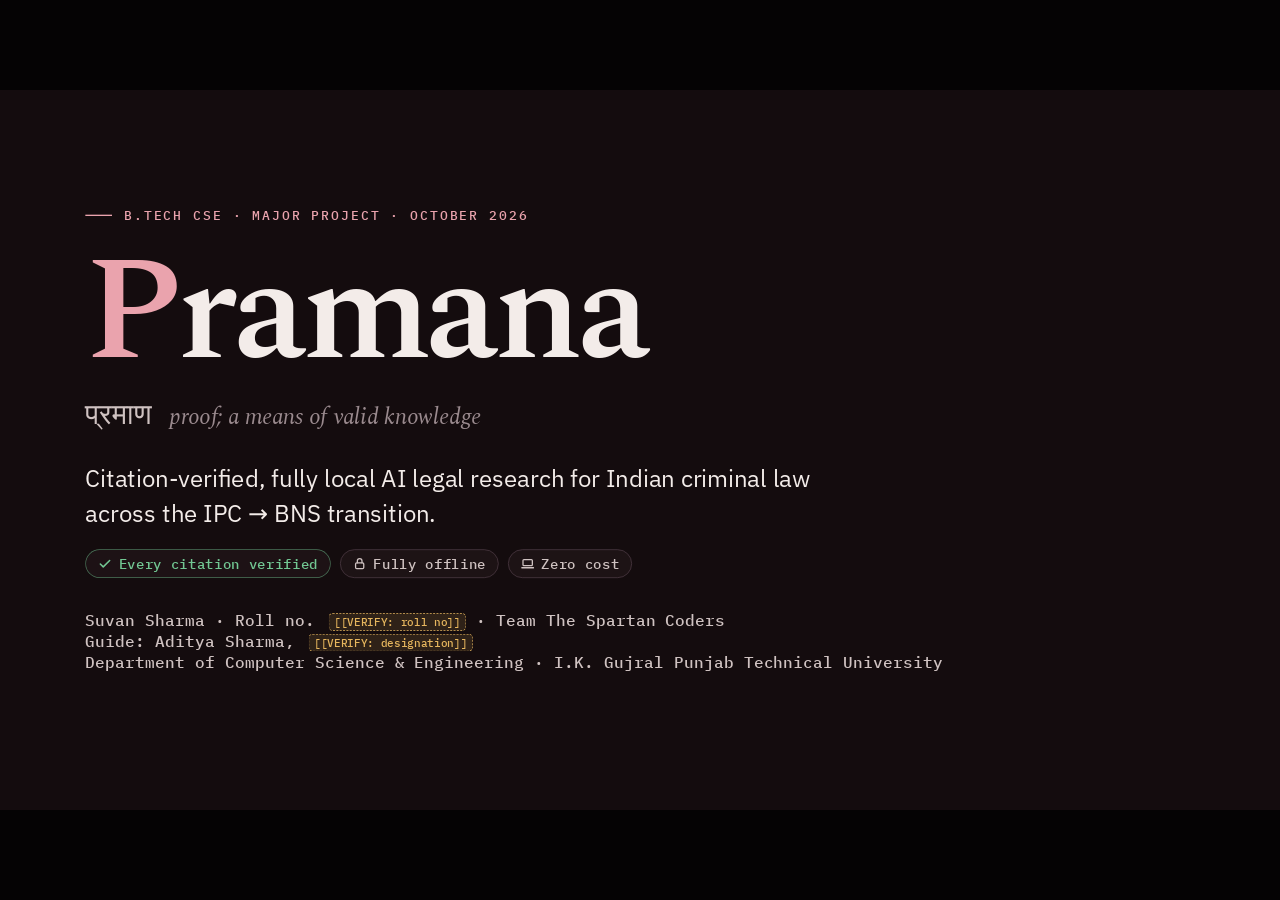
==== commit d1ac9f61: "Deck: standard major-project structure (21 slides + 4 backups) Title, outline, introduction, problem" ====
--- a/presentation/index.html
+++ b/presentation/index.html
@@ -31,47 +31,84 @@
 <div id="stage">
 
 <!-- ============================================================ 1 TITLE -->
-<section class="slide s-title" id="title" data-chapter="Pramana" data-title="Pramana">
+<section class="slide s-title" id="title" data-chapter="Title" data-title="Pramana">
   <div class="numfield" aria-hidden="true"></div>
   <div class="title-wrap">
-    <div class="eyebrow rise">Major project · Indian criminal law · Legal AI</div>
+    <div class="eyebrow rise">B.Tech CSE · Major project · October 2026</div>
     <h1 class="rise" style="--d:1">Pramana</h1>
     <div class="deva rise" style="--d:2"><span lang="sa">प्रमाण</span><i>proof; a means of valid knowledge</i></div>
-    <p class="lede rise" style="--d:3">An AI legal research assistant for Indian criminal law that checks every section it cites, across the switch from the IPC to the BNS. It runs entirely on a laptop.</p>
+    <p class="lede rise" style="--d:3">Citation-verified, fully local AI legal research for Indian criminal law across the IPC → BNS transition.</p>
     <div class="title-tags rise" style="--d:4"><span class="chip ok"><svg class="ico"><use href="#i-check"/></svg>Every citation verified</span><span class="chip"><svg class="ico"><use href="#i-lock"/></svg>Fully offline</span><span class="chip"><svg class="ico"><use href="#i-laptop"/></svg>Zero cost</span></div>
-    <div class="byline rise" style="--d:5"><span>Suvan Sharma · Team The Spartan Coders</span><br><span>I.K. Gujral Punjab Technical University · Mentor: Aditya Sharma</span></div>
-  </div>
-  <aside class="notes">Good morning. I’m Suvan Sharma from team The Spartan Coders, and this is Pramana. The name is Sanskrit for proof, and that is the design goal: nothing reaches the lawyer unless it can be proved from data the system actually holds. A lawyer gives it the facts of a case and the date of the offence. It works out which criminal code applies, finds the sections the facts disclose, checks every one against the statutes, finds precedents, drafts counter-arguments and shows how appeals on those sections were decided. All of it runs offline on a laptop, at zero cost.</aside>
-</section>
-
-<!-- ============================================================ 2 AGENDA -->
-<section class="slide s-agenda" id="agenda" data-chapter="Overview" data-title="Overview">
-  <div class="eyebrow rise">Overview</div>
-  <h2 class="rise" style="--d:1">What we will cover.</h2>
+    <div class="byline rise" style="--d:5">
+      <span>Suvan Sharma · Roll no. <span class="verify">[[VERIFY: roll no]]</span> · Team The Spartan Coders</span><br>
+      <span>Guide: Aditya Sharma, <span class="verify">[[VERIFY: designation]]</span></span><br>
+      <span>Department of Computer Science &amp; Engineering · I.K. Gujral Punjab Technical University</span>
+    </div>
+  </div>
+  <aside class="notes">Good morning. I’m Suvan Sharma from team The Spartan Coders, and my major project is Pramana, an AI legal research assistant for Indian criminal law, guided by Aditya Sharma. Pramana is Sanskrit for proof, and that is the design goal: nothing reaches the lawyer unless it can be proved from data the system actually holds. It runs fully offline on a laptop, at zero cost. Here is how the presentation is organised.</aside>
+</section>
+
+<!-- ============================================================ 2 OUTLINE -->
+<section class="slide s-agenda" id="outline" data-chapter="Outline" data-title="Outline">
+  <div class="eyebrow rise">Outline</div>
+  <h2 class="rise" style="--d:1">Presentation outline.</h2>
   <div class="body">
     <svg class="ag-line" viewBox="0 0 1664 20" preserveAspectRatio="none" aria-hidden="true"><line class="draw" pathLength="1" style="--d:2" x1="0" y1="10" x2="1664" y2="10"/></svg>
-    <ol class="agenda">
-      <li class="rise" style="--d:2"><span class="num">01</span><b>The problem</b><span>A renumbered criminal code, and AI that invents law</span></li>
-      <li class="rise" style="--d:3"><span class="num">02</span><b>Our solution</b><span>What Pramana does, from facts to a checked report</span></li>
-      <li class="rise" style="--d:4"><span class="num">03</span><b>How it works</b><span>The pipeline, the citation graph and the bridge from old law to new</span></li>
-      <li class="rise" style="--d:5"><span class="num">04</span><b>Technology</b><span>The stack, and how it fits on a 4 GB laptop GPU</span></li>
-      <li class="rise" style="--d:6"><span class="num">05</span><b>Live demo</b><span>A real case, run end to end in the browser</span></li>
-      <li class="rise" style="--d:7"><span class="num">06</span><b>Results and next steps</b><span>What we measured, and where it goes from here</span></li>
+    <ol class="agenda nine">
+      <li class="rise" style="--d:2"><span class="num">01</span><b>Introduction</b><span>who does legal research, and why it matters now</span></li>
+      <li class="rise" style="--d:3"><span class="num">02</span><b>Problem statement</b><span>two codes, invented citations</span></li>
+      <li class="rise" style="--d:4"><span class="num">03</span><b>Literature review</b><span>research, tools, the gap</span></li>
+      <li class="rise" style="--d:5"><span class="num">04</span><b>Objectives</b><span>five measurable goals</span></li>
+      <li class="rise" style="--d:6"><span class="num">05</span><b>Proposed system</b><span>facts in, checked memo out</span></li>
+      <li class="rise" style="--d:7"><span class="num">06</span><b>Methodology</b><span>architecture, dataset, RAG, verification</span></li>
+      <li class="rise" style="--d:8"><span class="num">07</span><b>Implementation</b><span>tech stack and live demo</span></li>
+      <li class="rise" style="--d:9"><span class="num">08</span><b>Results</b><span>verification, benchmark, limitations</span></li>
+      <li class="rise" style="--d:10"><span class="num">09</span><b>Conclusion</b><span>objectives met, future scope</span></li>
     </ol>
   </div>
-  <aside class="notes">Here is the plan. First the problem: India renumbered its criminal law in 2024, and AI tools invent citations. Then what Pramana does, how it works inside, the technology and how it fits on a laptop, a live demo, and finally the results and what comes next.</aside>
-</section>
-
-<!-- ============================================================ 3 RENUMBERING -->
-<section class="slide s-renum" id="renumbering" data-chapter="The problem" data-title="One number, two crimes">
-  <div class="eyebrow rise">01 · The problem · renumbering</div>
+  <aside class="notes">The presentation follows nine sections: the introduction and motivation, the problem statement, a literature review that ends in the research gap, our objectives, the proposed system, the methodology including the dataset, the implementation with a live demo, the results, and the conclusion with future scope. Let me start with who this is for.</aside>
+</section>
+
+<!-- ============================================================ 3 INTRODUCTION -->
+<section class="slide s-intro" id="intro" data-chapter="Introduction" data-title="Introduction and motivation">
+  <div class="eyebrow rise">01 · Introduction &amp; motivation</div>
+  <h2 class="rise" style="--d:1">Criminal legal research is still done by hand.</h2>
+  <div class="body intro">
+    <div class="users rise" style="--d:2">
+      <span class="label">Users</span>
+      <span class="chip"><svg class="ico"><use href="#i-scale"/></svg>Advocates, especially solo and district-court practitioners</span>
+      <span class="chip"><svg class="ico"><use href="#i-book"/></svg>Law students</span>
+      <span class="chip"><svg class="ico"><use href="#i-net"/></svg>Legal-aid clinics</span>
+    </div>
+    <div class="chain">
+      <div class="ckc rise" style="--d:3"><span class="n">1</span><b>Bare act</b><span>find candidate sections</span></div>
+      <svg class="ck-arrow rise" style="--d:3" viewBox="0 0 60 24"><path d="M2 12h48M42 4l10 8-10 8" fill="none" stroke="currentColor" stroke-width="2.4"/></svg>
+      <div class="ckc rise" style="--d:4"><span class="n">2</span><b>Commentary</b><span>read the ingredients</span></div>
+      <svg class="ck-arrow rise" style="--d:4" viewBox="0 0 60 24"><path d="M2 12h48M42 4l10 8-10 8" fill="none" stroke="currentColor" stroke-width="2.4"/></svg>
+      <div class="ckc rise" style="--d:5"><span class="n">3</span><b>Search judgments</b><span>keyword search for precedent</span></div>
+      <svg class="ck-arrow rise" style="--d:5" viewBox="0 0 60 24"><path d="M2 12h48M42 4l10 8-10 8" fill="none" stroke="currentColor" stroke-width="2.4"/></svg>
+      <div class="ckc hot rise" style="--d:6"><span class="n">4</span><b>Manual reading</b><span>hours per matter <span class="verify">[[VERIFY: time per matter]]</span></span></div>
+    </div>
+    <div class="motiv">
+      <span class="label" data-step="1">Why now</span>
+      <div class="mv" data-step="1" style="--d:0"><b>Two criminal codes since 1 July 2024</b><span>IPC and BNS in use side by side for years</span></div>
+      <div class="mv" data-step="1" style="--d:1"><b>AI tools invent citations</b><span>a wrong section is not a cosmetic error</span></div>
+      <div class="mv" data-step="1" style="--d:2"><b>Client facts are confidential</b><span>they should not leave the lawyer’s machine</span></div>
+    </div>
+  </div>
+  <aside class="notes">The users are advocates, especially solo and district-court practitioners who cannot afford research staff, law students and legal-aid clinics. Today the work is manual: find candidate sections in the bare act, read the commentary for the ingredients, search judgments for precedent, and then read for hours. [click] Three things make this harder now: since July 2024 there are two criminal codes in use, AI tools that promise speed invent citations, and a lawyer’s facts are confidential. The first of these is the core problem.</aside>
+</section>
+
+<!-- ============================================================ 4 PROBLEM (1) RENUMBERING -->
+<section class="slide s-renum" id="renumbering" data-chapter="Problem statement" data-title="One number, two crimes">
+  <div class="eyebrow rise">02 · Problem statement · renumbering</div>
   <h2 class="rise" style="--d:1">On 1 July 2024 India renumbered its criminal law.</h2>
   <div class="body">
     <div class="ledger">
       <div class="lg-head rise" style="--d:2">
-        <div><span class="label">Indian Penal Code, 1860</span><span class="tiny">offences before 1 July 2024</span></div>
+        <div><span class="label">Indian Penal Code, 1860 [2]</span><span class="tiny">offences before 1 July 2024</span></div>
         <div class="lg-mid label">Section</div>
-        <div class="right"><span class="label">Bharatiya Nyaya Sanhita, 2023</span><span class="tiny">offences from 1 July 2024</span></div>
+        <div class="right"><span class="label">Bharatiya Nyaya Sanhita, 2023 [1]</span><span class="tiny">offences from 1 July 2024</span></div>
       </div>
       <div class="lg-row" data-step="1">
         <div class="lg-l">Punishment for murder</div>
@@ -91,43 +128,100 @@
     </div>
     <p class="punch" data-step="4">A section number means nothing without its code, and <em>the offence date decides the code.</em></p>
   </div>
-  <aside class="notes">The Bharatiya Nyaya Sanhita replaced the Indian Penal Code on 1 July 2024, and almost every offence got a new number. Offences committed before that date are still tried under the IPC, so for years every lawyer works with both codes. [click] 302 is murder in the IPC; in the BNS it is hurting religious feelings. [click] 303 was murder by a life-convict; in the BNS it is theft. [click] And 420, the best-known cheating section, does not exist in the BNS at all. [click] So a citation that is right in one code is a different crime, or nothing, in the other. The offence date decides which code applies.</aside>
-</section>
-
-<!-- ============================================================ 4 HALLUCINATION + PRIVACY -->
-<section class="slide s-halluc" id="hallucination" data-chapter="The problem" data-title="AI invents law">
-  <div class="eyebrow rise">01 · The problem · invented citations, confidential facts</div>
+  <aside class="notes">The Bharatiya Nyaya Sanhita replaced the Indian Penal Code on 1 July 2024, and almost every offence got a new number. Offences committed before that date are still tried under the IPC, so for years every lawyer works with both. [click] 302 is murder in the IPC; in the BNS it is hurting religious feelings. [click] 303 was murder by a life-convict; in the BNS it is theft. [click] And 420, the best-known cheating section, does not exist in the BNS at all. [click] So a citation that is right in one code is a different crime, or nothing, in the other. That is exactly where AI tools go wrong.</aside>
+</section>
+
+<!-- ============================================================ 5 PROBLEM (2) HALLUCINATION -->
+<section class="slide s-halluc" id="hallucination" data-chapter="Problem statement" data-title="AI invents law">
+  <div class="eyebrow rise">02 · Problem statement · invented citations</div>
   <h2 class="rise" style="--d:1">AI models cite law with confidence, including law that does not exist.</h2>
-  <div class="body row">
-    <div class="term card rise" style="--d:2">
-      <div class="term-bar"><span class="label">A 4-billion-parameter model, asked on this laptop</span></div>
-      <div class="term-q"><span class="mono accent">Q</span> What does BNS Section 303 cover?</div>
-      <div class="term-a"><span class="mono muted">A</span><span><span data-type="A public-panic offence: making or spreading a bomb threat." class="typed"></span><span class="caret"></span></span></div>
-      <div class="stamp" data-step="1" data-fx="pop"><svg class="ico"><use href="#i-cross"/></svg><span>Wrong. BNS 303 is <b>Theft</b>.</span></div>
-      <div class="tiny term-foot">qwen3.5:4b, the model inside Pramana. Answer paraphrased.</div>
-    </div>
-    <div class="col grow1">
-      <div class="fact-block" data-step="2">
-        <div class="big-frac"><span class="mono" data-count="20">20</span><span class="of">of</span><span class="mono">68</span></div>
-        <p class="small">citations named sections that do not exist in the BNS when the model answered from memory, mostly old IPC numbers.</p>
-      </div>
-      <div class="fact-block privacy" data-step="3">
-        <div class="label accent">And the facts are confidential</div>
-        <p class="small">A lawyer types a client’s real facts. They should never be sent to a cloud AI service, so the whole system has to run on the lawyer’s own machine.</p>
-      </div>
-    </div>
-  </div>
-  <aside class="notes">The second problem: language models invent citations. Published studies found this even in commercial legal research tools. This is the very model inside Pramana. Asked what BNS 303 covers, it confidently described a bomb-threat offence. [click] BNS 303 is theft. [click] When we let it answer from memory, 20 of its 68 citations named sections that do not exist in the BNS, mostly old IPC numbers. [click] And a lawyer will type real client facts into this tool, so sending them to a cloud AI service is not acceptable. Whatever we build has to be accurate about citations and has to run locally. That is exactly what Pramana does.</aside>
-</section>
-
-<!-- ============================================================ 5 SOLUTION -->
-<section class="slide s-what" id="what" data-chapter="Our solution" data-title="What Pramana does">
-  <div class="eyebrow rise">02 · Our solution</div>
+  <div class="body halluc2">
+    <div class="row">
+      <div class="term card rise" style="--d:2">
+        <div class="term-bar"><span class="label">A 4-billion-parameter model, asked on this laptop</span></div>
+        <div class="term-q"><span class="mono accent">Q</span> What does BNS Section 303 cover?</div>
+        <div class="term-a"><span class="mono muted">A</span><span><span data-type="A public-panic offence: making or spreading a bomb threat." class="typed"></span><span class="caret"></span></span></div>
+        <div class="stamp" data-step="1" data-fx="pop"><svg class="ico"><use href="#i-cross"/></svg><span>Wrong. BNS 303 is <b>Theft</b>.</span></div>
+      </div>
+      <div class="col grow1">
+        <div class="fact-block" data-step="2">
+          <div class="big-frac"><span class="mono" data-count="20">20</span><span class="of">of</span><span class="mono">68</span></div>
+          <p class="small">citations named sections not in the BNS when the model answered from memory.</p>
+          <p class="tiny">15 development cases, retrieval withheld (docs/evaluation_results.md).</p>
+        </div>
+        <div class="fact-block privacy" data-step="3">
+          <div class="big-frac sm"><span class="mono">17–33%</span></div>
+          <p class="small">of queries hallucinated by commercial legal AI research tools [6]. <span class="verify">[[VERIFY: Magesh et al. figure]]</span></p>
+        </div>
+      </div>
+    </div>
+    <div class="ps-box" data-step="4">
+      <span class="label">Problem statement</span>
+      <p>Build a research assistant for Indian criminal law that identifies applicable sections and precedents across the IPC→BNS transition, <em>never presents a non-existent citation</em>, and runs fully offline.</p>
+    </div>
+  </div>
+  <aside class="notes">The second problem: language models invent citations. This is the very model inside Pramana. Asked what BNS 303 covers, it confidently described a bomb-threat offence. [click] BNS 303 is theft. [click] When we withheld retrieval on our 15 development cases and let it answer from memory, 20 of its 68 citations named sections that do not exist in the BNS, mostly old IPC numbers. [click] And this is not only small models: a 2024 Stanford study found commercial legal AI research tools hallucinating in roughly 17 to 33 percent of queries. [click] So the problem statement is: build a research assistant for Indian criminal law that finds the applicable sections and precedents across the transition, never presents a non-existent citation, and runs fully offline. What does existing work already offer?</aside>
+</section>
+
+<!-- ============================================================ 6 LITERATURE REVIEW -->
+<section class="slide s-lit" id="literature" data-chapter="Literature review" data-title="Literature review and research gap">
+  <div class="eyebrow rise">03 · Literature review &amp; research gap</div>
+  <h2 class="rise" style="--d:1">What exists, and what nobody combines.</h2>
+  <div class="body lit">
+    <div class="col papers">
+      <div class="label rise" style="--d:2">Research <span class="verify">[[VERIFY: paper details]]</span></div>
+      <div class="pp rise" style="--d:2"><span class="r">[3]</span><div><b>RAG</b> · Lewis et al., NeurIPS 2020</div><span class="lim">grounds answers in retrieved text; no citation check</span></div>
+      <div class="pp rise" style="--d:3"><span class="r">[4]</span><div><b>LeSICiN</b> · Paul et al., AAAI 2022</div><span class="lim">graph statute identification; supervised, IPC only</span></div>
+      <div class="pp rise" style="--d:4"><span class="r">[5]</span><div><b>IL-TUR</b> · Joshi et al., ACL 2024</div><span class="lim">Indian legal benchmark; IPC-era labels</span></div>
+      <div class="pp rise" style="--d:5"><span class="r">[6]</span><div><b>Legal AI hallucination</b> · Magesh et al., 2024</div><span class="lim">measures the failure, does not prevent it</span></div>
+      <div class="pp rise" style="--d:6"><span class="r">[8]</span><div><b>BGE-M3</b> · Chen et al., 2024</div><span class="lim">general embedder; untested on Indian law</span></div>
+    </div>
+    <div class="col tools">
+      <div class="label rise" style="--d:2">Existing tools</div>
+      <table class="cmp rise" style="--d:3">
+        <thead><tr><th></th><th>IPC/BNS<br>by date</th><th>Verifies<br>citations</th><th>Runs<br>offline</th><th>Free</th><th></th></tr></thead>
+        <tbody>
+          <tr><td>Indian Kanoon</td><td>✗</td><td>—</td><td>✗</td><td>✓</td><td><span class="verify">[[VERIFY]]</span></td></tr>
+          <tr><td>Manupatra / SCC Online</td><td>?</td><td>—</td><td>✗</td><td>✗</td><td><span class="verify">[[VERIFY]]</span></td></tr>
+          <tr><td>jhana.ai</td><td>?</td><td>✓</td><td>✗</td><td>?</td><td><span class="verify">[[VERIFY]]</span></td></tr>
+          <tr><td>NyayAssist</td><td>?</td><td>✓</td><td>✗</td><td>?</td><td><span class="verify">[[VERIFY]]</span></td></tr>
+          <tr class="me"><td>Pramana</td><td>✓</td><td>✓</td><td>✓</td><td>✓</td><td></td></tr>
+        </tbody>
+      </table>
+      <p class="tiny">— search engines and databases return real documents; they do not interpret facts.</p>
+    </div>
+    <div class="gap-box" data-step="1">
+      <span class="label">Research gap</span>
+      <p>No system combines <b>offline operation</b>, <b>date-based code routing</b>, an <b>IPC→BNS precedent bridge</b>, <b>graph-verified citations</b> and <b>outcome statistics</b>.</p>
+    </div>
+  </div>
+  <aside class="notes">On the research side: retrieval-augmented generation grounds a model’s answer in retrieved text, but nothing in it checks that a citation exists. LeSICiN identifies statutes with a graph model, but it is supervised and IPC-only. IL-TUR is the Indian legal benchmark we evaluate on, with IPC-era labels. Magesh and colleagues measured hallucination in commercial tools but do not prevent it. BGE-M3 is a strong general embedder that had not been tested on Indian criminal law. On the tool side: Indian Kanoon and the paid databases are search engines; they return real documents but do not interpret facts. jhana.ai and NyayAssist do verify citations, so verification alone is not new. [click] The gap is the combination: offline operation for confidentiality, choosing the code by offence date, bridging new BNS charges to old IPC precedent, graph-verified citations, and outcome statistics. That gives us our objectives.</aside>
+</section>
+
+<!-- ============================================================ 7 OBJECTIVES -->
+<section class="slide s-obj" id="objectives" data-chapter="Objectives" data-title="Objectives">
+  <div class="eyebrow rise">04 · Objectives</div>
+  <h2 class="rise" style="--d:1">Five measurable objectives.</h2>
+  <div class="body">
+    <ol class="objs">
+      <li class="rise" style="--d:2"><span class="onum">1</span><b>Route the correct code from the offence date</b><span class="tag">→ 30 / 30 routing · slide 16</span></li>
+      <li class="rise" style="--d:3"><span class="onum">2</span><b>Identify applicable sections from the facts</b><span class="tag">→ IL-TUR benchmark · slide 17</span></li>
+      <li class="rise" style="--d:4"><span class="onum">3</span><b>Never show a non-existent section</b><span class="tag ok">→ 0 unverified in 889 citations · slide 16</span></li>
+      <li class="rise" style="--d:5"><span class="onum">4</span><b>Find precedents for new BNS sections</b><span class="tag">→ IPC bridge: 0 → 169 judgments · slide 13</span></li>
+      <li class="rise" style="--d:6"><span class="onum">5</span><b>Run offline on a 4 GB laptop GPU at ₹0</b><span class="tag">→ RTX 3050 Ti · slide 14</span></li>
+    </ol>
+  </div>
+  <aside class="notes">From that gap come five objectives, each with a number I will show later. One: route the correct code from the offence date, measured on 30 routing runs. Two: identify the applicable sections from the facts, measured on the IL-TUR benchmark. Three: never show a section that does not exist, measured across 889 citations. Four: find precedents for new BNS sections, through the IPC bridge. Five: run offline on a 4 GB laptop GPU at zero cost. Here is the system that meets them.</aside>
+</section>
+
+<!-- ============================================================ 8 PROPOSED SYSTEM -->
+<section class="slide s-what" id="system" data-chapter="Proposed system" data-title="Proposed system">
+  <div class="eyebrow rise">05 · Proposed system</div>
   <h2 class="rise" style="--d:1">Facts and a date go in. A checked research memo comes out.</h2>
   <div class="body sol">
     <div class="io">
       <div class="card io-in rise" style="--d:2">
-        <div class="label">Case facts</div>
+        <div class="label">Case facts · the running example</div>
         <p class="facts">The complainant parked his motorcycle outside his house at night. In the morning it was gone. CCTV shows the accused pushing it away down the lane and riding off. The accused had no permission to take it and did not return it.</p>
         <div class="io-date"><span class="label">Offence date</span><span class="mono">15 Aug 2024</span></div>
       </div>
@@ -143,15 +237,15 @@
     <div class="promises">
       <div class="promise" data-step="2" style="--d:0"><span class="pi"><svg class="ico"><use href="#i-shield"/></svg></span><div><b>Verified citations</b><span>a section is shown only if it exists in the right code</span></div></div>
       <div class="promise" data-step="2" style="--d:1"><span class="pi"><svg class="ico"><use href="#i-lock"/></svg></span><div><b>Private by design</b><span>runs offline; client facts never leave the laptop</span></div></div>
-      <div class="promise" data-step="2" style="--d:2"><span class="pi mono">₹0</span><div><b>Free to run</b><span>open models and public data; no API key or account</span></div></div>
-    </div>
-  </div>
-  <aside class="notes">Here is Pramana in one picture, with the case we test against throughout: a motorcycle stolen on 15 August 2024. The lawyer pastes the facts and the date. [click] About a minute later, on the laptop, the report says: the BNS applies because of the date; the charge is BNS 303, theft, verified against the statute; here are three precedents, found through its old IPC section because BNS theft cases have barely reached the higher courts yet; here is a counter-argument whose quotation was checked word for word; and here is how 158 appeals under the old theft section were decided. [click] Three promises: every citation verified, the facts never leave the machine, and it costs nothing to run.</aside>
-</section>
-
-<!-- ============================================================ 6 ARCHITECTURE -->
-<section class="slide s-arch" id="architecture" data-chapter="How it works" data-title="Architecture">
-  <div class="eyebrow rise">03 · How it works · the pipeline</div>
+      <div class="promise" data-step="2" style="--d:2"><span class="pi mono">₹0</span><div><b>Free to run</b><span>open models and public data; no API key</span></div></div>
+    </div>
+  </div>
+  <aside class="notes">This is the proposed system, shown with the running example I will use throughout: a motorcycle stolen on 15 August 2024. The lawyer pastes the facts and the date. [click] About a minute later, on the laptop, the report says: the BNS applies because of the date; the charge is BNS 303, theft, verified; three precedents, found through its old IPC section; a counter-argument whose quotation was checked word for word; and how 158 appeals under the old theft section were decided. [click] Three promises: verified citations, private by design, and free to run. Here is how it works inside.</aside>
+</section>
+
+<!-- ============================================================ 9 ARCHITECTURE -->
+<section class="slide s-arch" id="architecture" data-chapter="Methodology" data-title="System architecture">
+  <div class="eyebrow rise">06 · Methodology · system architecture</div>
   <h2 class="rise" style="--d:1">The model proposes. The graph decides.</h2>
   <div class="body">
     <svg class="arch" viewBox="0 0 1664 600" role="img" aria-label="Pipeline: facts and date, router, retrieval, guardrail, statute identifier, verifier with a retry loop, applicability judge, precedents and outcomes in parallel, defence, final verification, report.">
@@ -198,12 +292,74 @@
       </div>
     </div>
   </div>
-  <aside class="notes">This is the whole pipeline, and the key idea is in the title: the model proposes, the graph decides. Solid boxes are ordinary code; dashed boxes are the language model, which is used in only three places. The router picks the code from the date with a plain rule, no AI. Retrieval finds candidate sections two ways: by similarity to the statute text, and by votes from similar past judgments, fused by rank fusion. A guardrail stops early if the facts are nowhere near our data. Node 1 proposes sections; Node 2 checks each one against the citation graph and sends rejections back with the reason. Node 2b asks whether a real section actually fits the facts, backed by legal rules such as headcounts for unlawful assembly. Precedents and outcome statistics run in parallel, Node 4 drafts counter-arguments, and a final check re-verifies anything new. [click] Three stores are built once, offline: a vector database, the citation graph, and an outcomes table.</aside>
-</section>
-
-<!-- ============================================================ 7 VERIFICATION -->
-<section class="slide s-verify" id="verify" data-chapter="How it works" data-title="Every citation is checked">
-  <div class="eyebrow rise">03 · How it works · the core idea</div>
+  <aside class="notes">This is the architecture, and the key idea is in the title: the model proposes, the graph decides. Solid boxes are ordinary code; dashed boxes are the language model, used in only three places: proposing sections, judging whether they apply, and drafting arguments. Everything that decides whether a citation is real is code. A router picks the code from the date, retrieval finds candidates, a guardrail stops early if nothing is close, Node 1 proposes, Node 2 verifies against the graph and sends rejections back, Node 2b tests applicability, precedents and outcome statistics run in parallel, Node 4 drafts arguments, and a final check re-verifies everything new. [click] Three stores are built offline. The next slides walk through the pipeline stage by stage with the motorcycle case, starting with the data those stores are built from.</aside>
+</section>
+
+<!-- ============================================================ 10 DATASET -->
+<section class="slide s-data" id="dataset" data-chapter="Methodology" data-title="Dataset">
+  <div class="eyebrow rise">06 · Methodology · dataset</div>
+  <h2 class="rise" style="--d:1">From public sources to three local stores.</h2>
+  <div class="body dpipe">
+    <div class="dcol">
+      <div class="label rise" style="--d:2">Sources</div>
+      <div class="dsrc rise" style="--d:2"><b>IPC</b><span class="mono">575</span><span>sections · civictech JSON + official text [2]</span></div>
+      <div class="dsrc rise" style="--d:3"><b>BNS</b><span class="mono">358</span><span>sections · parsed from the gazette PDF [1]</span></div>
+      <div class="dsrc rise" style="--d:4"><b>Judgments</b><span class="mono">2,699</span><span>918 Supreme Court (2023–26) + 1,781 High Court [11]</span></div>
+      <div class="dsrc rise" style="--d:5"><b>IPC→BNS map</b><span class="mono">575</span><span>rows, each reviewed against the gazette text</span></div>
+    </div>
+    <svg class="d-arrow rise" style="--d:5" viewBox="0 0 80 40"><line class="draw" pathLength="1" x1="4" y1="20" x2="64" y2="20" stroke="currentColor" stroke-width="3"/><path d="M58 10l14 10-14 10" fill="none" stroke="currentColor" stroke-width="3"/></svg>
+    <div class="dcol proc">
+      <div class="label" data-step="1">Processing</div>
+      <ol class="dsteps">
+        <li data-step="1" style="--d:0"><b>Parse</b><span>PDF text with PyMuPDF; repair ligatures, strip page headers</span></li>
+        <li data-step="1" style="--d:1"><b>Chunk</b><span>one section per chunk; judgments by paragraph</span></li>
+        <li data-step="1" style="--d:2"><b>Extract</b><span>cited sections per chunk; CrPC and other Acts filtered out</span></li>
+        <li data-step="1" style="--d:3"><b>Validate</b><span>every record against a fixed schema</span></li>
+        <li data-step="1" style="--d:4"><b>Embed</b><span>BGE-M3, fp16 on the GPU</span></li>
+      </ol>
+    </div>
+    <svg class="d-arrow" data-step="2" viewBox="0 0 80 40"><line class="draw" pathLength="1" x1="4" y1="20" x2="64" y2="20" stroke="currentColor" stroke-width="3"/><path d="M58 10l14 10-14 10" fill="none" stroke="currentColor" stroke-width="3"/></svg>
+    <div class="dcol">
+      <div class="label" data-step="2">Stores</div>
+      <div class="dst" data-step="2" style="--d:0"><b>ChromaDB · 4 collections</b><span>IPC sections · BNS sections · IPC-era judgments <span class="mono">83,918</span> · BNS-era <span class="mono">3,118</span></span><span class="tot mono">87,036 passages</span></div>
+      <div class="dst ok" data-step="2" style="--d:1"><b>Citation graph · NetworkX</b><span><span class="mono">933</span> section nodes · <span class="mono">2,699</span> judgments · <span class="mono">16,493</span> citation edges</span><span class="tot mono">539 IPC→BNS bridges</span></div>
+      <div class="dst" data-step="2" style="--d:2"><b>Outcomes · SQLite</b><span>appeal disposals per section</span></div>
+    </div>
+  </div>
+  <aside class="notes">The data comes from public sources: the full IPC, the BNS parsed from the official gazette PDF because no reliable digital copy existed, 2,699 judgments, 918 from the Supreme Court and 1,781 from High Courts, and a 575-row IPC-to-BNS mapping that was reviewed row by row against the gazette text. [click] Processing: PDF text extraction with repairs for ligatures and page headers, chunking one section per chunk and judgments by paragraph, extracting the sections each passage cites while filtering out the Criminal Procedure Code and other Acts, validating every record against a schema, and embedding with BGE-M3 on the GPU. [click] That fills three stores: four ChromaDB collections with 87,036 judgment passages, the citation graph with 933 section nodes and 16,493 citation edges, and an SQLite outcomes table. Now, how the facts are matched to this data.</aside>
+</section>
+
+<!-- ============================================================ 11 RETRIEVAL (RAG) -->
+<section class="slide s-rag" id="retrieval" data-chapter="Methodology" data-title="Retrieval (RAG)">
+  <div class="eyebrow rise">06 · Methodology · retrieval (RAG)</div>
+  <h2 class="rise" style="--d:1">Retrieval finds the candidates; nothing is fine-tuned.</h2>
+  <div class="body rag">
+    <div class="col why-rag">
+      <div class="label rise" style="--d:2">Why RAG [3], not fine-tuning</div>
+      <div class="vs rise" style="--d:2"><b>Knowledge stays current</b><span>new judgments are added, not trained in</span></div>
+      <div class="vs rise" style="--d:3"><b>Every answer traces to a source</b><span>each candidate is a real indexed section</span></div>
+      <div class="vs rise" style="--d:4"><b>Fits a 4 GB GPU</b><span>no training run on the laptop</span></div>
+    </div>
+    <div class="col rsteps">
+      <div class="label rise" style="--d:2">The motorcycle case, step by step</div>
+      <div class="rs" data-step="1"><span class="n">1</span><div><b>Date rule</b><span>15 Aug 2024 ≥ 1 Jul 2024 → <b class="accent">BNS</b></span></div></div>
+      <div class="rs" data-step="2"><span class="n">2</span><div><b>Embed the facts</b><span>BGE-M3 [8], 1024 dimensions</span></div></div>
+      <div class="rs" data-step="3"><span class="n">3</span><div><b>Statute search + precedent votes</b><span>similar judgments vote for the sections they applied; fused by reciprocal rank fusion [9]</span></div></div>
+      <div class="rs top" data-step="4"><span class="n">4</span><div><b>14 candidates for Node 1</b>
+        <div class="cands3">
+          <span><b class="sec">303(1)</b> Theft <i class="mono">0.0320 · T3 V2</i></span>
+          <span><b class="sec">317(5)</b> Stolen property <i class="mono">0.0310 · T6 V3</i></span>
+          <span><b class="sec">324(1)</b> Mischief <i class="mono">0.0265 · T5 V30</i></span>
+        </div></div></div>
+      <p class="tiny" data-step="4">Guardrail: closest judgment 0.686, above the 0.576 threshold, so the model is asked.</p>
+    </div>
+  </div>
+  <aside class="notes">Why retrieval-augmented generation instead of fine-tuning a legal model? The law keeps changing, and with retrieval new judgments are simply added. Every candidate traces back to a real indexed section. And it fits a 4 GB GPU, because nothing is trained. A published Indian legal model that was fine-tuned actually scored below its own base model, which supports this choice. Here is the motorcycle case. [click] The date rule picks the BNS. [click] BGE-M3 turns the facts into a 1024-dimensional vector. [click] Two rankings are built: similarity to statute text, and votes from similar judgments for the sections they applied, combined by reciprocal rank fusion. [click] BNS 303, theft, comes first: third by text and second by votes. A guardrail checks that the closest judgment is near enough before the model is asked at all. The model then proposes from these candidates, and every proposal is verified.</aside>
+</section>
+
+<!-- ============================================================ 12 VERIFICATION -->
+<section class="slide s-verify" id="verify" data-chapter="Methodology" data-title="Citation verification">
+  <div class="eyebrow rise">06 · Methodology · citation verification</div>
   <h2 class="rise" style="--d:1">Every citation is checked against the law itself.</h2>
   <div class="body row">
     <figure class="graph-fig">
@@ -232,50 +388,58 @@
       <div class="v-out" data-step="4">
         <div class="stat"><div class="n mono">20<small>/ 20</small></div><div class="k">real vs invented section numbers told apart</div></div>
         <div class="stat"><div class="n mono accent">0</div><div class="k">rejected citations ever reached a report</div></div>
-        <p class="tiny v-note">Then a second check: does each real section fit the facts? Doubts are shown to the lawyer, never hidden.</p>
-      </div>
-    </div>
-  </div>
-  <aside class="notes">This is the heart of the system. We built a graph from the data we actually ingested: every section of both codes, every judgment, an edge whenever a judgment cites a section, and a reviewed bridge from each IPC section to its BNS counterpart. On the left is a real piece of it, around theft. The rule is simple: a section is real only if it is a node of the code the router chose. When the model proposes something that fails, it goes back with the reason. This is a real stress-test run with retrieval withheld. [click] Round 0: the model says 421. Rejected: the BNS stops at 358. [click] Round 1: it says 378, the old IPC theft section. Rejected, but the graph supplies a hint: its BNS counterpart is 303. [click] Round 2: 303, verified. [click] The graph passed its gate 20 out of 20, telling real section numbers from invented ones, including traps like BNS 420. And existing is not the same as applying, so a second check tests each real section against the facts and shows any doubt to the lawyer.</aside>
-</section>
-
-<!-- ============================================================ 8 PRECEDENT BRIDGE -->
-<section class="slide s-bridge" id="bridge" data-chapter="How it works" data-title="Old law to new law">
-  <div class="eyebrow rise">03 · How it works · precedents across the transition</div>
+      </div>
+    </div>
+  </div>
+  <aside class="notes">This is the heart of the system. The citation graph holds every section of both codes, every judgment, and an edge whenever a judgment cites a section. The rule is one line: a section is real only if it is a node of the code the router chose. In the normal motorcycle run, BNS 303 verifies at once. To show the loop, this is a real stress-test run with retrieval withheld. [click] Round 0: the model says 421. Rejected: the BNS stops at 358. [click] Round 1: it says 378, the old IPC theft section. Rejected, but the graph supplies a hint: its BNS counterpart is 303. [click] Round 2: 303, verified. [click] The graph passed its gate 20 out of 20, including traps like BNS 420, and no rejected citation has ever reached a report. A verified charge then needs precedents, which is hard for a new code.</aside>
+</section>
+
+<!-- ============================================================ 13 PRECEDENT BRIDGE -->
+<section class="slide s-bridge" id="bridge" data-chapter="Methodology" data-title="Precedents across the transition">
+  <div class="eyebrow rise">06 · Methodology · precedents across the transition</div>
   <h2 class="rise" style="--d:1">New law has almost no case law yet. We bridge it to the old.</h2>
-  <div class="body row">
-    <figure class="graph-fig bridge-fig">
-      <svg class="g-svg" id="g-bridge" viewBox="0 0 960 700" role="img" aria-label="BNS 303 has no judgment edges; the mapping links it to IPC 378 and 379, which have 11 and 158 citing judgments."></svg>
-    </figure>
-    <div class="col bridge-side">
-      <div class="b-count" data-step="1"><span class="sec">BNS 303</span><span class="mono big0">0</span><span class="small">judgments cite it directly</span></div>
-      <div class="b-count" data-step="2"><span class="sec">IPC 378</span><span class="mono" data-count="11">11</span><span class="small">via the mapping</span></div>
-      <div class="b-count" data-step="2" style="--d:1"><span class="sec">IPC 379</span><span class="mono" data-count="158">158</span><span class="small">via the mapping</span></div>
-      <div class="prec" data-step="3">
-        <div class="label">Top 3 by similarity to the facts</div>
-        <div class="p-row"><span class="mono">P1</span><span>Telangana High Court</span><span class="mono">0.686</span><span class="chip">Allowed</span></div>
-        <div class="p-row"><span class="mono">P2</span><span>Himachal Pradesh High Court</span><span class="mono">0.676</span><span class="chip">Allowed</span></div>
-        <div class="p-row"><span class="mono">P3</span><span>Delhi High Court</span><span class="mono">0.658</span><span class="chip">Dismissed</span></div>
-      </div>
-    </div>
-  </div>
-  <aside class="notes">Precedents come only from graph edges, so every precedent really did apply the charged section. That creates a problem for new cases. [click] In our corpus not one judgment applies BNS 303 yet; BNS theft cases have not reached the higher courts in bulk. [click] So Pramana crosses the reviewed mapping to the old IPC sections: 378 with 11 judgments and 379 with 158. The law of theft did not change, so that precedent still counts. All 575 rows of the mapping were reviewed against the official gazette text. [click] The judgments are ranked by similarity to the facts, and near-identical companion appeals are removed so you don’t see one judgment three times.</aside>
-</section>
-
-<!-- ============================================================ 9 TECHNOLOGY -->
-<section class="slide s-tech" id="tech" data-chapter="Technology" data-title="Technology">
-  <div class="eyebrow rise">04 · Technology</div>
-  <h2 class="rise" style="--d:1">Open-source, end to end, on one laptop.</h2>
+  <div class="body bridge2">
+    <div class="row">
+      <figure class="graph-fig bridge-fig">
+        <svg class="g-svg" id="g-bridge" viewBox="0 0 960 700" role="img" aria-label="BNS 303 has no judgment edges; the mapping links it to IPC 378 and 379, which have 11 and 158 citing judgments."></svg>
+      </figure>
+      <div class="col bridge-side">
+        <div class="b-count" data-step="1"><span class="sec">BNS 303</span><span class="mono big0">0</span><span class="small">judgments cite it directly</span></div>
+        <div class="b-count" data-step="2"><span class="sec">IPC 378</span><span class="mono" data-count="11">11</span><span class="small">via the mapping</span></div>
+        <div class="b-count" data-step="2" style="--d:1"><span class="sec">IPC 379</span><span class="mono" data-count="158">158</span><span class="small">via the mapping</span></div>
+        <div class="prec" data-step="3">
+          <div class="label">Top 3 by similarity to the facts</div>
+          <div class="p-row"><span class="mono">P1</span><span>Telangana High Court</span><span class="mono">0.686</span><span class="chip">Allowed</span></div>
+          <div class="p-row"><span class="mono">P2</span><span>Himachal Pradesh High Court</span><span class="mono">0.676</span><span class="chip">Allowed</span></div>
+          <div class="p-row"><span class="mono">P3</span><span>Delhi High Court</span><span class="mono">0.658</span><span class="chip">Dismissed</span></div>
+        </div>
+      </div>
+    </div>
+    <div class="b-foot" data-step="4">
+      <span><b>Node 2b</b> does a real section fit the facts? Doubts are shown in amber, never hidden.</span>
+      <span><b>Node 5</b> outcome counts by SQL, no LLM; fewer than 5 judgments → suppressed.</span>
+    </div>
+  </div>
+  <aside class="notes">Precedents come only from graph edges, so every precedent really did apply the charged section. [click] For BNS 303, not one judgment in our corpus applies it yet; BNS theft cases have not reached the higher courts in bulk. [click] So Pramana crosses the reviewed mapping to the old IPC sections: 378 with 11 judgments and 379 with 158. The law of theft did not change, so that precedent still counts. [click] The top three are ranked by similarity to the facts. [click] Two more stages: Node 2b checks whether each real section actually fits the facts, quoting them, and shows any doubt in amber. Node 5 counts how appeals were decided using plain SQL, with no language model, and hides anything under five judgments. Here is the technology that runs all of this.</aside>
+</section>
+
+<!-- ============================================================ 14 TECH STACK -->
+<section class="slide s-tech" id="tech" data-chapter="Implementation" data-title="Tech stack">
+  <div class="eyebrow rise">07 · Implementation · tech stack</div>
+  <h2 class="rise" style="--d:1">Every choice, and why.</h2>
   <div class="body tech">
-    <div class="stack">
+    <div class="stack why">
       <div class="flow" aria-hidden="true"><i></i></div>
-      <div class="layer rise" style="--d:6"><span class="lk">Interface</span><div class="items"><span class="chip"><b>FastAPI</b> backend</span><span class="chip"><b>Web app</b> live pipeline view</span><span class="chip">Streamlit</span></div></div>
-      <div class="layer rise" style="--d:5"><span class="lk">Orchestration</span><div class="items"><span class="chip"><b>LangGraph</b> state machine</span><span class="chip">retry edge</span><span class="chip">parallel nodes</span></div></div>
-      <div class="layer llm rise" style="--d:4"><span class="lk">Intelligence</span><div class="items"><span class="chip llm"><b>qwen3.5:4b</b> via Ollama, local</span><span class="chip"><b>BGE-M3</b> embeddings, GPU</span></div></div>
-      <div class="layer rise" style="--d:3"><span class="lk">Knowledge</span><div class="items"><span class="chip"><b>ChromaDB</b> 87,036 passages</span><span class="chip ok"><b>NetworkX</b> citation graph</span><span class="chip"><b>SQLite</b> outcomes</span></div></div>
-      <div class="layer rise" style="--d:2"><span class="lk">Data</span><div class="items"><span class="chip"><b>IPC</b> 575 sections</span><span class="chip"><b>BNS</b> 358, official gazette</span><span class="chip"><b>2,745</b> SC + HC judgments</span><span class="chip">IPC→BNS map</span></div></div>
-    </div>
-    <div class="card laptop rise" style="--d:7">
+      <div class="layer rise" style="--d:5"><span class="lk">Interface</span><div class="items"><span class="chip"><b>FastAPI</b> + web app</span></div>
+        <div class="wy"><span>typed endpoints, live progress streaming, serves a page that makes no outside requests</span></div></div>
+      <div class="layer rise" style="--d:4"><span class="lk">Orchestration</span><div class="items"><span class="chip"><b>LangGraph</b> [12]</span></div>
+        <div class="wy"><span><i>vs one big prompt:</i> a retry edge, parallel nodes, and shared state checked step by step</span></div></div>
+      <div class="layer llm rise" style="--d:3"><span class="lk">Intelligence</span><div class="items"><span class="chip llm"><b>qwen3.5:4b</b> on Ollama</span><span class="chip"><b>BGE-M3</b> [8]</span></div>
+        <div class="wy"><span><i>vs cloud GPT / Gemini:</i> private, ₹0, fits 4 GB</span><span><i>vs a legal-domain embedder:</i> recall@3 0.533 vs 0.20, measured [10]</span></div></div>
+      <div class="layer rise" style="--d:2"><span class="lk">Knowledge</span><div class="items"><span class="chip"><b>ChromaDB</b></span><span class="chip ok"><b>NetworkX</b></span><span class="chip"><b>SQLite</b></span></div>
+        <div class="wy"><span><i>ChromaDB vs FAISS / Pinecone:</i> local, persistent, metadata filters</span><span><i>NetworkX:</i> exact existence check · <i>SQLite:</i> exact counts</span></div></div>
+    </div>
+    <div class="card laptop rise" style="--d:6">
       <div class="label">One laptop · RTX 3050 Ti · 4 GB GPU</div>
       <div class="vbar" aria-label="GPU memory: the embedder and the language model take turns">
         <i class="e"></i><i class="l"></i><span class="cap4">4 GB</span>
@@ -286,15 +450,14 @@
         <div class="stat"><div class="n mono">₹0</div><div class="k">recurring cost</div></div>
         <div class="stat"><div class="n mono" data-count="422">422</div><div class="k">automated tests</div></div>
       </div>
-      <div class="tiny">BGE-M3 was chosen by a measured bake-off: recall@3 0.533 against 0.20 for a legal-domain model.</div>
-    </div>
-  </div>
-  <aside class="notes">The technology, layer by layer from the bottom. Data: the full IPC, the BNS parsed from the official gazette because no trustworthy digital copy existed, and about 2,700 Supreme Court and High Court judgments. Knowledge: a ChromaDB vector store, the NetworkX citation graph, and SQLite for outcomes. Intelligence: BGE-M3 for embeddings, which we chose by measurement, and a 4-billion-parameter Qwen model served locally by Ollama. Orchestration: LangGraph, which gives us the retry loop and parallel steps. And a FastAPI backend with a web interface. Everything is open-source and runs on one laptop with a 4 GB graphics card. The two models cannot share that card, so every run hands it over, shown on the right. There is no recurring cost, and the project has 422 automated tests.</aside>
-</section>
-
-<!-- ============================================================ 10 LIVE DEMO -->
-<section class="slide s-demo" id="demo" data-chapter="Live demo" data-title="Live demo">
-  <div class="eyebrow rise">05 · Live demo</div>
+    </div>
+  </div>
+  <aside class="notes">Each layer, with the alternative we rejected. The interface is FastAPI with a web app: typed endpoints and live progress, and the page makes no outside requests. Orchestration is LangGraph rather than one big prompt, because we need a conditional retry edge, parallel branches, and a shared state that can be checked after every step. The language model is qwen 3.5 with 4 billion parameters on Ollama, not a cloud model like GPT or Gemini, because client facts must stay private, it costs nothing, and it fits 4 GB. The embedder is BGE-M3, chosen by a measured bake-off over a legal-domain model: 0.533 against 0.20 recall at 3. ChromaDB over FAISS or Pinecone because it is local, persistent and filters by metadata; NetworkX for an exact existence check; SQLite for exact counts. On the right: the two models cannot share the 4 GB card, so every run hands it over. There are 422 automated tests. Let me show it running.</aside>
+</section>
+
+<!-- ============================================================ 15 LIVE DEMO -->
+<section class="slide s-demo" id="demo" data-chapter="Implementation" data-title="Live demo">
+  <div class="eyebrow rise">07 · Implementation · live demo</div>
   <h2 class="rise" style="--d:1">Let’s run it.</h2>
   <div class="body demo-grid">
     <div class="col">
@@ -312,12 +475,151 @@
       <div class="ph"><span class="kind"><svg class="ico"><use href="#i-play"/></svg>LIVE</span><b>Switching to the browser</b><code>http://127.0.0.1:8000</code></div>
     </figure>
   </div>
-  <aside class="notes">Switch to the browser: run_web.bat, then 127.0.0.1:8000. Paste the motorcycle facts; the date is read from the text. A live run takes about a minute. Point out the router choosing BNS, 303 ranked first, the graph check, and precedents arriving through IPC 379. If anything goes wrong live, open the saved Motorcycle theft sample: it replays instantly and is labelled as a replay.</aside>
-</section>
-
-<!-- ============================================================ 11 SCREENS -->
-<section class="slide s-screens" id="screens" data-chapter="The product" data-title="The product">
-  <div class="eyebrow rise">05 · The product</div>
+  <aside class="notes">Switch to the browser: run_web.bat, then 127.0.0.1:8000. Paste the motorcycle facts; the date is read from the text. A live run takes about a minute; while it runs, point out the router choosing BNS, 303 ranked first, the graph check, and precedents arriving through IPC 379. The report opens with its result summary. If anything goes wrong live, open the saved Motorcycle theft sample, which replays instantly. Back to the slides for the results.</aside>
+</section>
+
+<!-- ============================================================ 16 RESULTS -->
+<section class="slide s-zero" id="results" data-chapter="Results" data-title="Results">
+  <div class="eyebrow rise">08 · Results</div>
+  <div class="zero-wrap">
+    <div class="zero mono rise" style="--d:1">0</div>
+    <div class="zero-side">
+      <h2 class="rise" style="--d:2">invented or wrong-code sections reached a report, across every evaluation we ran.</h2>
+      <div class="zero-stats four">
+        <div class="stat" data-step="1" style="--d:0"><div class="n mono">20<small>/ 20</small></div><div class="k">citation gate: real vs invented section numbers</div></div>
+        <div class="stat" data-step="1" style="--d:1"><div class="n mono">30<small>/ 30</small></div><div class="k">routing: the right code every time</div></div>
+        <div class="stat" data-step="1" style="--d:2"><div class="n mono" data-count="889">889</div><div class="k">citations checked across 263 saved runs; none unverified shown</div></div>
+        <div class="stat" data-step="1" style="--d:3"><div class="n mono">6<small>/ 6</small></div><div class="k">cases recovered within 2 retries when the model cited from memory</div></div>
+      </div>
+    </div>
+  </div>
+  <aside class="notes">The headline result is a zero. Across every evaluation we ran, hand-written cases, real court orders and the national benchmark, no invented section and no section from the wrong code ever reached a report. That meets objective three. [click] Behind it: the citation gate, 20 out of 20. Routing, 30 out of 30, which meets objective one. 889 citations checked across 263 saved runs, none unverified shown. And when the model was forced to cite from memory, every affected case recovered a verified section within two retries. Choosing the right section is a separate question, measured against existing work next.</aside>
+</section>
+
+<!-- ============================================================ 17 COMPARISON (IL-TUR) -->
+<section class="slide s-iltur" id="benchmark" data-chapter="Results" data-title="Comparison with existing work">
+  <div class="eyebrow rise">08 · Results · comparison with existing work</div>
+  <h2 class="rise" style="--d:1">Benchmarked on IL-TUR [5], with no task-specific training.</h2>
+  <div class="body row">
+    <div class="col grow1">
+      <div class="label rise" style="--d:2">Legal statute identification · macro-F1 over 100 labels</div>
+      <div class="hbars il rise" style="--d:2">
+        <div class="hb"><div class="hb-l"><b>LeSICiN [4]</b><span class="tiny">supervised, trained on 42K documents</span></div><div class="hb-t"><i class="grow muted-bar" style="width:100%"></i><span class="hb-v mono">28.1</span></div></div>
+        <div class="hb"><div class="hb-l"><b>Hier. InLegalBERT [5]</b><span class="tiny">supervised</span></div><div class="hb-t"><i class="grow muted-bar" style="width:93.3%;--d:1"></i><span class="hb-v mono">26.2</span></div></div>
+        <div class="hb"><div class="hb-l"><b>Hier. LegalBERT [5]</b><span class="tiny">supervised</span></div><div class="hb-t"><i class="grow muted-bar" style="width:77.2%;--d:2"></i><span class="hb-v mono">21.7</span></div></div>
+        <div class="hb me"><div class="hb-l"><b>Pramana</b><span class="tiny">zero-shot · 4B model · laptop · test split</span></div><div class="hb-t"><i class="grow accent-bar" style="width:42%;--d:3"></i><span class="hb-v mono">11.8</span></div></div>
+      </div>
+      <p class="tiny il-note rise" style="--d:3">100 test documents, run once after all development. Development split: 9.8. Micro precision / recall / F1: 40 / 21 / 27.</p>
+    </div>
+    <div class="col il-side">
+      <div class="card" data-step="1">
+        <div class="label">Strong on serious offences</div>
+        <div class="f1s"><span class="sec">302</span><span>Murder</span><i style="--v:.78"></i><span class="mono">0.78</span></div>
+        <div class="f1s"><span class="sec">376</span><span>Rape</span><i style="--v:.63"></i><span class="mono">0.63</span></div>
+        <div class="f1s"><span class="sec">34</span><span>Common intention</span><i style="--v:.44"></i><span class="mono">0.44</span></div>
+      </div>
+      <div class="card next-card" data-step="2">
+        <div class="label">The next gain: wider retrieval</div>
+        <p class="small">Minor companion offences such as simple hurt (323) or insult (504) rarely reach the candidate list: 37% of the right sections did.</p>
+      </div>
+    </div>
+  </div>
+  <aside class="notes">For objective two we used IL-TUR, the published Indian legal benchmark from ACL 2024. The best systems on it are trained on 42 thousand labelled documents and score 28.1 macro-F1. Pramana has no training on this task: it is a 4-billion-parameter model on a laptop, and it scores 11.8 on the test split, which we ran once at the very end. The trained systems lead on this task, and we say so plainly. They are classifiers built for this one benchmark; Pramana also routes the code, finds precedents, drafts arguments and explains its doubts. [click] It is strong on serious offences: murder at 0.78. [click] The gap is mostly minor companion offences, which rarely reach the candidate list. Building this raised several challenges.</aside>
+</section>
+
+<!-- ============================================================ 18 CHALLENGES & LIMITATIONS -->
+<section class="slide s-chal" id="challenges" data-chapter="Results" data-title="Challenges and limitations">
+  <div class="eyebrow rise">08 · Challenges &amp; limitations</div>
+  <h2 class="rise" style="--d:1">What was hard, and what remains.</h2>
+  <div class="body row chal">
+    <div class="col grow1">
+      <div class="label rise" style="--d:2">Challenge → how we handled it</div>
+      <div class="ch rise" style="--d:2"><b>No reliable digital BNS</b><svg class="ico"><use href="#i-arrow"/></svg><span>parsed the official gazette PDF</span></div>
+      <div class="ch rise" style="--d:3"><b>Two models, one 4 GB GPU</b><svg class="ico"><use href="#i-arrow"/></svg><span>hand the card over on every run</span></div>
+      <div class="ch rise" style="--d:4"><b>The model invents sections</b><svg class="ico"><use href="#i-arrow"/></svg><span>graph verification + retry loop</span></div>
+      <div class="ch rise" style="--d:5"><b>No BNS case law yet</b><svg class="ico"><use href="#i-arrow"/></svg><span>IPC→BNS precedent bridge</span></div>
+    </div>
+    <div class="col lim-col">
+      <div class="label" data-step="1">Limitations</div>
+      <ul class="lim">
+        <li data-step="1" style="--d:0">Zero-shot section choice trails trained systems (11.8 vs 28.1)</li>
+        <li data-step="1" style="--d:1">Minor companion offences often missed: 37% reach the candidate list</li>
+        <li data-step="1" style="--d:2">IPC→BNS mapping not yet reviewed by practising lawyers</li>
+        <li data-step="1" style="--d:3">Substantive criminal law only; English text; no scanned documents</li>
+      </ul>
+    </div>
+  </div>
+  <aside class="notes">Four challenges and how we handled them. There was no reliable machine-readable BNS, so we parsed the official gazette PDF ourselves. The embedder and the language model cannot share a 4 GB GPU, so every run hands the card from one to the other. The model invents sections, which the citation graph and the retry loop catch. And there is almost no BNS case law yet, which the IPC bridge solves. [click] The limitations: zero-shot section choice trails trained systems; minor companion offences are often missed; the mapping has not yet been reviewed by practising lawyers; and the scope is substantive criminal law in English text. Which brings us to the conclusion.</aside>
+</section>
+
+<!-- ============================================================ 19 CONCLUSION & FUTURE SCOPE -->
+<section class="slide s-impact" id="conclusion" data-chapter="Conclusion" data-title="Conclusion and future scope">
+  <div class="eyebrow rise">09 · Conclusion &amp; future scope</div>
+  <h2 class="rise" style="--d:1">Objectives met, and where it goes next.</h2>
+  <div class="body row">
+    <div class="col who-col">
+      <div class="label rise" style="--d:2">Conclusion · objectives from slide 7</div>
+      <div class="obj-met rise" style="--d:2"><span class="m ok">Met</span><b>1 · Correct code from the date</b><span>30 / 30</span></div>
+      <div class="obj-met rise" style="--d:3"><span class="m warn">Partly</span><b>2 · Sections from the facts</b><span>strong on serious offences; 11.8 macro-F1 zero-shot</span></div>
+      <div class="obj-met rise" style="--d:4"><span class="m ok">Met</span><b>3 · No non-existent section</b><span>0 unverified in 889</span></div>
+      <div class="obj-met rise" style="--d:5"><span class="m ok">Met</span><b>4 · Precedents for BNS sections</b><span>through the IPC bridge</span></div>
+      <div class="obj-met rise" style="--d:6"><span class="m ok">Met</span><b>5 · Offline, 4 GB, ₹0</b><span>RTX 3050 Ti laptop</span></div>
+    </div>
+    <div class="col road-col">
+      <div class="label rise" style="--d:2">Future scope · matched to each limitation</div>
+      <div class="road">
+        <svg class="road-line" viewBox="0 0 8 600" preserveAspectRatio="none" aria-hidden="true"><line class="draw" pathLength="1" x1="4" y1="0" x2="4" y2="600"/></svg>
+        <div class="rm" data-step="1" style="--d:0"><i></i><div><span class="label">← companion offences missed</span><b>Wider retrieval for minor offences</b></div></div>
+        <div class="rm" data-step="1" style="--d:1"><i></i><div><span class="label">← mapping not lawyer-reviewed</span><b>Review by practising lawyers</b></div></div>
+        <div class="rm" data-step="1" style="--d:2"><i></i><div><span class="label">← scarce BNS case law</span><b>Ingest new BNS judgments as published</b></div></div>
+        <div class="rm" data-step="1" style="--d:3"><i></i><div><span class="label">← scope</span><b>BNSS and BSA, Hindi input, scanned orders</b></div></div>
+      </div>
+      <div class="whos" data-step="2"><span class="label">Who it helps</span><span class="chip">Advocates</span><span class="chip">Law students</span><span class="chip">Legal-aid clinics</span><span class="chip">Firms with confidential matters</span></div>
+    </div>
+  </div>
+  <aside class="notes">To conclude, against the five objectives. One, the correct code from the date: met, 30 out of 30. Two, sections from the facts: partly met; it is strong on serious offences but trails trained systems on the benchmark. Three, no non-existent section: met, zero unverified in 889 citations. Four, precedents for BNS sections: met, through the IPC bridge. Five, offline on a 4 GB laptop at zero cost: met. [click] Future scope follows the limitations: wider retrieval for minor offences, a review of the mapping by practising lawyers, new BNS judgments as they are published, and the new procedure and evidence codes, Hindi input and scanned orders. [click] It helps advocates, students, legal-aid clinics and firms with confidential matters. These are the references.</aside>
+</section>
+
+<!-- ============================================================ 20 REFERENCES -->
+<section class="slide s-refs" id="references" data-chapter="References" data-title="References">
+  <div class="eyebrow rise">09 · References</div>
+  <h2 class="rise" style="--d:1">References.</h2>
+  <div class="body">
+    <ol class="refs rise" style="--d:2">
+      <li>Government of India, “The Bharatiya Nyaya Sanhita, 2023 (Act No. 45 of 2023),” <i>Gazette of India</i>, Ministry of Law and Justice, 2023. <span class="verify">[[VERIFY]]</span></li>
+      <li>“The Indian Penal Code, 1860 (Act No. 45 of 1860),” Government of India. <span class="verify">[[VERIFY]]</span></li>
+      <li>P. Lewis <i>et al.</i>, “Retrieval-augmented generation for knowledge-intensive NLP tasks,” in <i>Proc. NeurIPS</i>, 2020. <span class="verify">[[VERIFY]]</span></li>
+      <li>S. Paul, P. Goyal and S. Ghosh, “LeSICiN: A heterogeneous graph-based approach for automatic legal statute identification from Indian legal documents,” in <i>Proc. AAAI</i>, 2022. <span class="verify">[[VERIFY]]</span></li>
+      <li>A. Joshi <i>et al.</i>, “IL-TUR: Benchmark for Indian legal text understanding and reasoning,” in <i>Proc. ACL</i>, 2024. <span class="verify">[[VERIFY]]</span></li>
+      <li>V. Magesh <i>et al.</i>, “Hallucination-free? Assessing the reliability of leading AI legal research tools,” arXiv:2405.20362, 2024. <span class="verify">[[VERIFY]]</span></li>
+      <li>M. Dahl, V. Magesh, M. Suzgun and D. E. Ho, “Large legal fictions: Profiling legal hallucinations in large language models,” <i>J. Legal Analysis</i>, vol. 16, 2024. <span class="verify">[[VERIFY]]</span></li>
+      <li>J. Chen <i>et al.</i>, “BGE M3-Embedding: Multi-lingual, multi-functionality, multi-granularity text embeddings through self-knowledge distillation,” arXiv:2402.03216, 2024. <span class="verify">[[VERIFY]]</span></li>
+      <li>G. V. Cormack, C. L. A. Clarke and S. Büttcher, “Reciprocal rank fusion outperforms Condorcet and individual rank learning methods,” in <i>Proc. SIGIR</i>, 2009. <span class="verify">[[VERIFY]]</span></li>
+      <li>D. Premasiri, T. Ranasinghe and R. Mitkov, “LLM-based embedders for prior case retrieval,” in <i>Proc. RANLP</i>, 2025. <span class="verify">[[VERIFY]]</span></li>
+      <li>S. K. Nigam <i>et al.</i>, “NyayaAnumana and INLegalLlama: The largest Indian legal judgment prediction dataset and specialized language model,” in <i>Proc. COLING</i>, 2025. <span class="verify">[[VERIFY]]</span></li>
+      <li>LangChain, “LangGraph,” github.com/langchain-ai/langgraph; Ollama, ollama.com; Chroma, trychroma.com. Software, 2026. <span class="verify">[[VERIFY]]</span></li>
+    </ol>
+  </div>
+  <aside class="notes">These are the references cited on the slides, in IEEE style: the two codes, the RAG, LeSICiN, IL-TUR and hallucination papers, BGE-M3, reciprocal rank fusion, the embedder study, the NyayaAnumana dataset, and the software we built on. Thank you.</aside>
+</section>
+
+<!-- ============================================================ 21 THANK YOU -->
+<section class="slide s-end" id="thanks" data-chapter="Questions" data-title="Thank you">
+  <div class="numfield quiet" aria-hidden="true"></div>
+  <div class="end-wrap">
+    <h1 class="rise">Thank you.</h1>
+    <p class="lede rise" style="--d:1">Pramana: every section it shows exists in the code the offence date selects, and it says so when it doubts one.</p>
+    <div class="end-meta rise" style="--d:2">
+      <span class="chip">RAG, not fine-tuning</span><span class="chip">BGE-M3 · ChromaDB · NetworkX · LangGraph</span><span class="chip">qwen3.5:4b on Ollama</span><span class="chip">FastAPI</span>
+    </div>
+    <p class="small rise" style="--d:3">Suvan Sharma · The Spartan Coders · Dept. of CSE, IKG PTU · Guide: Aditya Sharma<br>Questions welcome.</p>
+  </div>
+  <aside class="notes">To close: Pramana makes one promise and keeps it. Every section it shows exists in the code the offence date selects, and when it doubts that a real section applies, it says so. It runs offline, at no cost, on a laptop. Thank you; I’m happy to take questions. (Backup slides 22 to 25 follow for questions: type the number and press Enter.)</aside>
+</section>
+
+<!-- ============================================================ B1 SCREENS -->
+<section class="slide s-screens" id="screens" data-chapter="Backup" data-title="Backup: product screens">
+  <div class="eyebrow rise">Backup · B1 · product screens</div>
   <h2 class="rise" style="--d:1">Verified and doubted are never confused.</h2>
   <div class="body screens">
     <figure class="media rise" style="--d:2" data-media="media/screen-pipeline" data-kind="image" data-caption="Live pipeline view">
@@ -333,97 +635,67 @@
       <div class="ph"><span class="kind"><svg class="ico"><use href="#i-image"/></svg>SCREENSHOT</span><b>Evaluation dashboard</b><code>media/screen-dashboard.png</code></div>
     </figure>
   </div>
-  <aside class="notes">Four views of the product. Top left, the live pipeline: every stage shows what it really produced, with retrieval scores and the verification ledger. Top right, a report: green charges passed the graph and the facts check, the amber one is a real section the system doubts, with the reason, and a lesser offence is shown as included in the greater one. Bottom left, the citation graph of the case. Bottom right, the evaluation dashboard, which reads every number from the project’s own records. The interface also has lawyer tools: the bare act, an IPC-to-BNS word-level comparison, the punishment and bail card from the official schedule, PDF upload and a printable memo.</aside>
-</section>
-
-<!-- ============================================================ 12 RESULTS -->
-<section class="slide s-zero" id="guarantee" data-chapter="Results" data-title="Results">
-  <div class="eyebrow rise">06 · Results</div>
-  <div class="zero-wrap">
-    <div class="zero mono rise" style="--d:1">0</div>
-    <div class="zero-side">
-      <h2 class="rise" style="--d:2">invented or wrong-code sections reached a report, across every evaluation we ran.</h2>
-      <div class="zero-stats four">
-        <div class="stat" data-step="1" style="--d:0"><div class="n mono">20<small>/ 20</small></div><div class="k">citation gate: real vs invented section numbers</div></div>
-        <div class="stat" data-step="1" style="--d:1"><div class="n mono">30<small>/ 30</small></div><div class="k">routing: the right code every time</div></div>
-        <div class="stat" data-step="1" style="--d:2"><div class="n mono" data-count="889">889</div><div class="k">citations checked across 263 saved runs; none unverified shown</div></div>
-        <div class="stat" data-step="1" style="--d:3"><div class="n mono">6<small>/ 6</small></div><div class="k">cases recovered within 2 retries when the model cited from memory</div></div>
-      </div>
-    </div>
-  </div>
-  <aside class="notes">The headline result is a zero. Across every evaluation we ran, hand-written cases, real court orders and the national benchmark, no invented section and no section from the wrong code ever reached a report. [click] Behind it: the citation gate, 20 out of 20. Routing, 30 out of 30. 889 citations checked across 263 saved runs, with none unverified shown. And when we forced the model to cite from memory, every affected case recovered a verified section within two retries.</aside>
-</section>
-
-<!-- ============================================================ 13 BENCHMARK -->
-<section class="slide s-iltur" id="benchmark" data-chapter="Results" data-title="Benchmark">
-  <div class="eyebrow rise">06 · Results · the IL-TUR benchmark (ACL 2024)</div>
-  <h2 class="rise" style="--d:1">Benchmarked on India’s published standard, with no task-specific training.</h2>
-  <div class="body row">
-    <div class="col grow1">
-      <div class="label rise" style="--d:2">Legal statute identification · macro-F1 over 100 labels</div>
-      <div class="hbars il rise" style="--d:2">
-        <div class="hb"><div class="hb-l"><b>LeSICiN</b><span class="tiny">supervised, trained on 42K documents</span></div><div class="hb-t"><i class="grow muted-bar" style="width:100%"></i><span class="hb-v mono">28.1</span></div></div>
-        <div class="hb"><div class="hb-l"><b>Hier. InLegalBERT</b><span class="tiny">supervised</span></div><div class="hb-t"><i class="grow muted-bar" style="width:93.3%;--d:1"></i><span class="hb-v mono">26.2</span></div></div>
-        <div class="hb"><div class="hb-l"><b>Hier. LegalBERT</b><span class="tiny">supervised</span></div><div class="hb-t"><i class="grow muted-bar" style="width:77.2%;--d:2"></i><span class="hb-v mono">21.7</span></div></div>
-        <div class="hb me"><div class="hb-l"><b>Pramana</b><span class="tiny">zero-shot · 4B model · laptop · test split</span></div><div class="hb-t"><i class="grow accent-bar" style="width:42%;--d:3"></i><span class="hb-v mono">11.8</span></div></div>
-      </div>
-      <p class="tiny il-note rise" style="--d:3">100 test documents, run once after all development. Development split: 9.8. Micro precision / recall / F1: 40 / 21 / 27.</p>
-    </div>
-    <div class="col il-side">
-      <div class="card" data-step="1">
-        <div class="label">Strong on serious offences</div>
-        <div class="f1s"><span class="sec">302</span><span>Murder</span><i style="--v:.78"></i><span class="mono">0.78</span></div>
-        <div class="f1s"><span class="sec">376</span><span>Rape</span><i style="--v:.63"></i><span class="mono">0.63</span></div>
-        <div class="f1s"><span class="sec">34</span><span>Common intention</span><i style="--v:.44"></i><span class="mono">0.44</span></div>
-      </div>
-      <div class="card next-card" data-step="2">
-        <div class="label">The next gain: wider retrieval</div>
-        <p class="small">Minor companion offences such as simple hurt (323) or insult (504) rarely reach the candidate list: 37% of the right sections did. Widening retrieval is the clearest next step.</p>
-      </div>
-    </div>
-  </div>
-  <aside class="notes">We also tested Pramana on IL-TUR, the published Indian legal benchmark from ACL 2024. The best systems on it are trained on 42 thousand labelled documents and score 28.1. Pramana has no training on this task at all: it is a 4-billion-parameter model on a laptop, and it scores 11.8 on the test split, which we ran once at the very end. So the trained systems lead on this task, and we say so plainly. They are classifiers built for this one benchmark; Pramana also routes the code, finds precedents, drafts arguments and explains its doubts. [click] Pramana is strong on serious offences: murder at 0.78. [click] The gap is mostly minor companion offences, such as simple hurt or insult, which rarely reach the candidate list. That tells us exactly where to improve next: retrieval coverage, not a bigger model.</aside>
-</section>
-
-<!-- ============================================================ 14 IMPACT + ROADMAP -->
-<section class="slide s-impact" id="impact" data-chapter="What’s next" data-title="Impact and roadmap">
-  <div class="eyebrow rise">06 · Impact and roadmap</div>
-  <h2 class="rise" style="--d:1">Built for the transition years, and ready to grow.</h2>
-  <div class="body row">
-    <div class="col who-col">
-      <div class="label rise" style="--d:2">Who it helps</div>
-      <div class="who rise" style="--d:2"><span class="wi"><svg class="ico"><use href="#i-scale"/></svg></span><div><b>Advocates</b><span>first-pass research across the IPC and the BNS</span></div></div>
-      <div class="who rise" style="--d:3"><span class="wi"><svg class="ico"><use href="#i-book"/></svg></span><div><b>Students and legal-aid clinics</b><span>free, with the bare act and an IPC-to-BNS comparison</span></div></div>
-      <div class="who rise" style="--d:4"><span class="wi"><svg class="ico"><use href="#i-lock"/></svg></span><div><b>Firms with confidential matters</b><span>nothing leaves the office machine</span></div></div>
-      <div class="who rise" style="--d:5"><span class="wi"><svg class="ico"><use href="#i-net"/></svg></span><div><b>Any field where citations must be real</b><span>the verify-against-a-graph pattern carries over</span></div></div>
-    </div>
-    <div class="col road-col">
-      <div class="label rise" style="--d:2">Roadmap</div>
-      <div class="road">
-        <svg class="road-line" viewBox="0 0 8 600" preserveAspectRatio="none" aria-hidden="true"><line class="draw" pathLength="1" x1="4" y1="0" x2="4" y2="600"/></svg>
-        <div class="rm done" data-step="1" style="--d:0"><i></i><div><span class="label ok">Done</span><b>Working system: seven phases, web app, evaluation</b></div></div>
-        <div class="rm" data-step="1" style="--d:1"><i></i><div><span class="label">Next</span><b>Wider retrieval for minor companion offences</b></div></div>
-        <div class="rm" data-step="1" style="--d:2"><i></i><div><span class="label">Next</span><b>Review of the IPC→BNS mapping by practising lawyers</b></div></div>
-        <div class="rm" data-step="1" style="--d:3"><i></i><div><span class="label">Next</span><b>New BNS judgments ingested as courts publish them</b></div></div>
-        <div class="rm" data-step="1" style="--d:4"><i></i><div><span class="label">Later</span><b>BNSS and BSA, Hindi input, scanned orders</b></div></div>
-      </div>
-    </div>
-  </div>
-  <aside class="notes">Who does this help? Advocates, who will work with both codes for years. Law students and legal-aid clinics, because it is free. Firms with confidential matters, because nothing leaves the machine. And the pattern itself, letting the model propose but verifying against a graph of real sources, carries over to any field where citations must be real. [click] The roadmap: the working system is done, across all seven phases. Next comes wider retrieval for minor offences, a review of the mapping by practising lawyers, and ingesting new BNS judgments as they are published. Later, the new procedure and evidence codes, Hindi input and scanned orders.</aside>
-</section>
-
-<!-- ============================================================ 15 THANKS -->
-<section class="slide s-end" id="thanks" data-chapter="Questions" data-title="Thank you">
-  <div class="numfield quiet" aria-hidden="true"></div>
-  <div class="end-wrap">
-    <h1 class="rise">Thank you.</h1>
-    <p class="lede rise" style="--d:1">Pramana: every section it shows exists in the code the offence date selects, and it says so when it doubts one.</p>
-    <div class="end-meta rise" style="--d:2">
-      <span class="chip">RAG, not fine-tuning</span><span class="chip">BGE-M3 · ChromaDB · NetworkX · LangGraph</span><span class="chip">qwen3.5:4b on Ollama</span><span class="chip">FastAPI</span>
-    </div>
-    <p class="small rise" style="--d:3">Suvan Sharma · The Spartan Coders · IKG PTU · Mentor: Aditya Sharma<br>Questions welcome.</p>
-  </div>
-  <aside class="notes">To close: Pramana makes one promise and keeps it. Every section it shows exists in the code the offence date selects, and when it doubts that a real section applies, it says so. It runs offline, at no cost, on a laptop. Thank you; I’m happy to take questions.</aside>
+  <aside class="notes">Backup, for "show us the interface" if the live demo was skipped. Top left, the live pipeline with retrieval scores and the verification ledger. Top right, a report: green charges supported, the amber one doubted with its reason, and a lesser offence included in the greater one. Bottom left, the citation graph view. Bottom right, the evaluation dashboard, which reads every number from the project's own records.</aside>
+</section>
+
+<!-- ============================================================ B2 WORKED EXAMPLE -->
+<section class="slide s-trace" id="trace" data-chapter="Backup" data-title="Backup: worked example traced">
+  <div class="eyebrow rise">Backup · B2 · worked example traced</div>
+  <h2 class="rise" style="--d:1">The motorcycle case through every stage.</h2>
+  <div class="body trace">
+    <div class="tr rise" style="--d:2"><span class="kb code">Router</span><b>BNS</b><span>15 Aug 2024 ≥ 1 Jul 2024</span></div>
+    <div class="tr rise" style="--d:2"><span class="kb code">Guardrail</span><b>pass</b><span>closest judgment 0.686 ≥ 0.576</span></div>
+    <div class="tr rise" style="--d:3"><span class="kb code">Retrieval</span><b>14 candidates</b><span>303(1) first: fused 0.0320, text rank 3, vote rank 2</span></div>
+    <div class="tr rise" style="--d:3"><span class="kb llm">Node 1</span><b>proposes BNS 303</b><span>from the candidate list</span></div>
+    <div class="tr rise" style="--d:4"><span class="kb graph">Node 2</span><b>verified</b><span>303 is a node of the BNS · 0 rejected</span></div>
+    <div class="tr rise" style="--d:4"><span class="kb llm">Node 2b</span><b>supported</b><span>ingredients quoted from the facts, both passes</span></div>
+    <div class="tr rise" style="--d:5"><span class="kb graph">Node 3</span><b>3 precedents</b><span>via IPC 379: Telangana 0.686 · HP 0.676 · Delhi 0.658</span></div>
+    <div class="tr rise" style="--d:5"><span class="kb code">Node 5</span><b>IPC 379: 158</b><span>76 allowed · 76 dismissed · 1 partly · 5 other · IPC 378: 8 / 3 · BNS 303: suppressed</span></div>
+    <div class="tr rise" style="--d:6"><span class="kb llm">Node 4</span><b>1 argument</b><span>dishonest intention not proved; quote verified verbatim</span></div>
+    <div class="tr rise" style="--d:6"><span class="kb code">Timing</span><b>≈ 71 s</b><span>unload 6.4 · guardrail 9.9 · retrieval 0.4 · graph 55.0</span></div>
+  </div>
+  <aside class="notes">Backup, for "walk us through one case". Every value here is from the saved motorcycle report. The router picks BNS; the guardrail passes; retrieval puts 303 first; Node 1 proposes 303; Node 2 verifies it; Node 2b supports it with quotes from the facts; Node 3 finds three precedents through IPC 379; Node 5 counts 158 appeals under 379 and suppresses BNS 303, which has none; Node 4 drafts one argument whose quote is checked word for word. The whole run takes about 71 seconds.</aside>
+</section>
+
+<!-- ============================================================ B3 STATE -->
+<section class="slide s-state" id="state" data-chapter="Backup" data-title="Backup: LangGraph state">
+  <div class="eyebrow rise">Backup · B3 · LangGraph state object</div>
+  <h2 class="rise" style="--d:1">One shared state, filled node by node.</h2>
+  <div class="body statebox">
+    <div class="st rise" style="--d:2"><code>case_facts, offence_date</code><span class="kb code">input</span><span>from the lawyer</span></div>
+    <div class="st rise" style="--d:2"><code>era</code><span class="kb code">router</span><span>"ipc" or "bns"; the only code Node 2 verifies against</span></div>
+    <div class="st rise" style="--d:3"><code>retrieved</code><span class="kb code">retrieval</span><span>ranked candidates Node 1 reads</span></div>
+    <div class="st rise" style="--d:3"><code>candidate_sections</code><span class="kb llm">Node 1</span><span>every round's proposals, tagged by round</span></div>
+    <div class="st rise" style="--d:4"><code>verified_sections, unconfirmed, retry_count</code><span class="kb graph">Node 2</span><span>verified, rejected with the reason, retries used (≤ 2)</span></div>
+    <div class="st rise" style="--d:4"><code>applicability</code><span class="kb llm">Node 2b</span><span>supported or doubted, with quotes and rules</span></div>
+    <div class="st rise" style="--d:5"><code>precedents</code><span class="kb graph">Node 3</span><span>graph-linked judgments, IPC bridge for BNS</span></div>
+    <div class="st rise" style="--d:5"><code>analytics</code><span class="kb code">Node 5</span><span>SQL counts, suppressed below 5 judgments</span></div>
+    <div class="st rise" style="--d:6"><code>defenses</code><span class="kb llm">Node 4</span><span>counter-arguments, then the final check</span></div>
+    <div class="st-key rise" style="--d:7"><span class="kb code">code</span><span class="kb llm">language model</span><span class="kb graph">graph lookup</span></div>
+  </div>
+  <aside class="notes">Backup, for "why LangGraph" or "how do the stages talk to each other". The pipeline shares one typed state. Each stage writes only its own fields: the router writes the era, retrieval the candidates, Node 1 the proposals, Node 2 the verified and rejected sections and the retry count, and so on. Because each step's output is a field, each one can be checked independently, which a single prompt cannot offer. Three writers are the language model; the rest are code or graph lookups.</aside>
+</section>
+
+<!-- ============================================================ B4 EVALUATION METHOD -->
+<section class="slide s-evalm" id="evaluation" data-chapter="Backup" data-title="Backup: evaluation method">
+  <div class="eyebrow rise">Backup · B4 · evaluation method</div>
+  <h2 class="rise" style="--d:1">How each result number was produced.</h2>
+  <div class="body">
+    <table class="evt rise" style="--d:2">
+      <thead><tr><th>Test</th><th>Set</th><th>How it was run</th><th>Result</th></tr></thead>
+      <tbody>
+        <tr><td>Citation gate</td><td>10 real + 10 invented numbers</td><td>verify_section on each, both codes</td><td class="mono">20 / 20</td></tr>
+        <tr><td>Routing</td><td>10 cases × 3 runs</td><td>code chosen and every verified section's code</td><td class="mono">30 / 30</td></tr>
+        <tr><td>Stress test</td><td>15 dev cases</td><td>retrieval withheld; model cites from memory</td><td class="mono">20 / 68 caught · 6 / 6 recovered</td></tr>
+        <tr><td>Real court orders</td><td>30 fresh Patna HC orders (CC-BY-4.0)</td><td>never read before scoring</td><td class="mono">13 / 30 right section</td></tr>
+        <tr><td>IL-TUR LSI</td><td>100 dev + 100 test documents</td><td>decisions on dev; test run once at the end</td><td class="mono">9.8 / 11.8 macro-F1</td></tr>
+        <tr><td>Embedder bake-off</td><td>15 hand-written cases</td><td>each searched only against its own code</td><td class="mono">0.533 vs 0.20 recall@3</td></tr>
+        <tr><td>Held-out sets</td><td>16 · 10 · 12 cases</td><td>written before each change, scored once</td><td class="mono">14/16 · 6/10 · 8/12</td></tr>
+      </tbody>
+    </table>
+    <p class="tiny" style="margin-top:18px">Hand-written sets were authored with AI assistance and are not lawyer-reviewed; the external orders and IL-TUR are independent. Records: docs/evaluation_results.md.</p>
+  </div>
+  <aside class="notes">Backup, for "how did you evaluate" or "is the test set fair". Each number comes from a saved run. The gates are binary. The real court orders were never read before scoring. IL-TUR: every decision was made on the development split, and the test split was run once at the end. Held-out sets were written before each change and scored once. The hand-written sets were authored with AI assistance, so we lead with the external results.</aside>
 </section>
 
 <div id="chrome"><span class="brand">Pramana</span><span class="chapter"></span><span class="count"></span></div>
--- a/presentation/assets/flow.css
+++ b/presentation/assets/flow.css
@@ -143,3 +143,173 @@
 .rm > div { display: flex; flex-direction: column; gap: 6px; padding: 14px 20px; border-radius: 10px; background: var(--ground-2); border: 1px solid var(--rule); width: 100%; }
 .rm b { font: 500 25px/1.3 var(--f-body); color: var(--ink); }
 .rm .label.ok { color: var(--ok); }
+
+/* =====================================================================
+   Standard major-project structure (2026-10-18 night): intro, literature,
+   objectives, dataset, retrieval, challenges, conclusion, references, backups.
+   ===================================================================== */
+
+/* a visible placeholder the presenter must check before presenting */
+.verify { display: inline-block; font: 500 15px/1.3 var(--f-mono); letter-spacing: 0; text-transform: none; color: var(--warn);
+  border: 1px dashed var(--warn); border-radius: 6px; padding: 1px 7px; margin-left: 6px; vertical-align: middle; background: var(--warn-wash); }
+.byline .verify { font-size: 17px; }
+
+/* outline: nine items */
+.agenda.nine { gap: 22px 30px; }
+.agenda.nine li { padding: 22px 28px 24px; gap: 8px; }
+.agenda.nine .num { font-size: 48px; }
+.agenda.nine b { font-size: 28px; }
+.agenda.nine li > span:last-child { font-size: 20px; }
+
+/* introduction */
+.intro { display: flex; flex-direction: column; gap: 40px; margin-top: 40px; }
+.users { display: flex; align-items: center; gap: 14px; flex-wrap: wrap; }
+.users .chip { font-size: 21px; padding: 10px 18px; font-family: var(--f-body); }
+.chain { display: grid; grid-template-columns: 1fr 60px 1fr 60px 1fr 60px 1fr; align-items: center; }
+.ckc { display: flex; flex-direction: column; gap: 8px; padding: 24px 26px; border: 1px solid var(--rule-2); border-radius: 14px; background: var(--panel); min-height: 160px; }
+.ckc .n { font: 500 18px var(--f-mono); color: var(--muted); }
+.ckc b { font: 600 29px/1.2 var(--f-body); }
+.ckc > span:last-child { font-size: 21px; color: var(--muted); }
+.ckc.hot { border-color: var(--accent); background: color-mix(in srgb, var(--accent) 8%, var(--panel)); }
+.ck-arrow { width: 52px; color: var(--accent); justify-self: center; }
+.motiv { display: grid; grid-template-columns: auto repeat(3, 1fr); gap: 22px; align-items: stretch; }
+.motiv > .label { align-self: center; }
+.mv { display: flex; flex-direction: column; gap: 6px; padding: 18px 22px; border-left: 3px solid var(--accent); background: var(--ground-2); border-radius: 0 10px 10px 0; }
+.mv b { font: 600 25px/1.25 var(--f-body); }
+.mv span { font-size: 20px; color: var(--muted); }
+
+/* problem statement (2): the fact blocks plus the formal statement */
+.halluc2 { display: flex; flex-direction: column; gap: 26px; margin-top: 30px; }
+.halluc2 .row { gap: 56px; align-items: stretch; }
+.halluc2 .term { min-height: 0; }
+.halluc2 .term-a { min-height: 110px; }
+.halluc2 .fact-block { padding-bottom: 22px; gap: 10px; }
+.halluc2 .fact-block.privacy { padding-top: 22px; }
+.big-frac.sm { font-size: 76px; }
+.big-frac.sm .mono { color: var(--accent); }
+.ps-box { display: grid; grid-template-columns: 230px 1fr; gap: 26px; align-items: center; padding: 22px 30px; border: 2px solid var(--accent); border-radius: 14px; background: var(--wash); }
+.ps-box p { font: 500 27px/1.4 var(--f-display); }
+.ps-box em { color: var(--accent); }
+
+/* literature review */
+.lit { display: grid; grid-template-columns: 1fr 1fr; gap: 22px 56px; margin-top: 30px; }
+.papers { gap: 10px; }
+.pp { display: grid; grid-template-columns: 54px 1fr; gap: 2px 14px; padding: 10px 0; border-bottom: 1px solid var(--rule); }
+.pp .r { grid-row: span 2; font: 500 20px var(--f-mono); color: var(--accent); padding-top: 2px; }
+.pp div { font-size: 22px; }
+.pp div b { font-weight: 600; }
+.pp .lim { font-size: 19px; color: var(--muted); }
+.tools { gap: 12px; }
+.cmp { width: 100%; border-collapse: collapse; font-size: 21px; }
+.cmp th { font: 500 15px/1.25 var(--f-mono); letter-spacing: .06em; text-transform: uppercase; color: var(--muted); text-align: center; padding: 6px 6px 10px; border-bottom: 1px solid var(--rule-2); }
+.cmp td { padding: 11px 6px; border-bottom: 1px solid var(--rule); text-align: center; color: var(--ink-2); }
+.cmp td:first-child { text-align: left; color: var(--ink); font-weight: 500; }
+.cmp tr.me td { color: var(--ok); font-weight: 600; background: var(--ok-wash); }
+.cmp tr.me td:first-child { color: var(--accent); }
+.cmp .verify { font-size: 13px; }
+.gap-box { grid-column: 1 / -1; display: grid; grid-template-columns: 200px 1fr; gap: 24px; align-items: center; padding: 20px 28px; border: 2px solid var(--accent); border-radius: 14px; background: var(--wash); }
+.gap-box p { font-size: 25px; line-height: 1.4; }
+.gap-box b { color: var(--accent); font-weight: 600; }
+
+/* objectives */
+.objs { list-style: none; margin: 30px 0 0; padding: 0; display: grid; gap: 18px; }
+.objs li { display: grid; grid-template-columns: 76px 1fr auto; gap: 26px; align-items: center; padding: 22px 30px; border: 1px solid var(--rule-2); border-radius: 14px; background: var(--panel); }
+.objs .onum { font: 500 50px/1 var(--f-display); color: var(--accent); }
+.objs b { font: 600 31px/1.25 var(--f-body); }
+.objs .tag { font: 500 20px var(--f-mono); color: var(--ink-2); padding: 8px 16px; border: 1px solid var(--rule-2); border-radius: 999px; white-space: nowrap; }
+.objs .tag.ok { color: var(--ok); border-color: color-mix(in srgb, var(--ok) 55%, transparent); background: var(--ok-wash); }
+
+/* dataset pipeline */
+.dpipe { display: grid; grid-template-columns: 1fr 70px 1fr 70px 1.1fr; gap: 0; align-items: start; margin-top: 30px; }
+.dcol { display: flex; flex-direction: column; gap: 14px; }
+.d-arrow { width: 64px; color: var(--accent); align-self: center; justify-self: center; overflow: visible; }
+.dsrc { display: grid; grid-template-columns: 1fr auto; gap: 2px 12px; padding: 16px 20px; border: 1px solid var(--rule-2); border-radius: 12px; background: var(--panel); }
+.dsrc b { font: 600 24px var(--f-body); }
+.dsrc .mono { font: 500 30px var(--f-display); color: var(--accent); text-align: right; }
+.dsrc > span:last-child { grid-column: 1 / -1; font-size: 18px; color: var(--muted); }
+.dsteps { list-style: none; margin: 0; padding: 0; display: grid; gap: 10px; counter-reset: ds; }
+.dsteps li { counter-increment: ds; display: grid; grid-template-columns: 40px 1fr; gap: 2px 12px; padding: 12px 16px; border-radius: 10px; background: var(--ground-2); border: 1px solid var(--rule); }
+.dsteps li::before { content: counter(ds); grid-row: span 2; font: 500 22px var(--f-mono); color: var(--accent); }
+.dsteps b { font: 600 22px var(--f-body); }
+.dsteps span { font-size: 18px; color: var(--muted); line-height: 1.35; }
+.dst { display: flex; flex-direction: column; gap: 6px; padding: 18px 22px; border: 1px solid var(--rule-2); border-radius: 12px; background: var(--panel); }
+.dst.ok { border-color: color-mix(in srgb, var(--ok) 55%, transparent); }
+.dst b { font: 600 23px var(--f-body); }
+.dst span { font-size: 19px; color: var(--ink-2); line-height: 1.4; }
+.dst .tot { font-size: 22px; color: var(--accent); }
+
+/* retrieval (RAG) */
+.rag { display: grid; grid-template-columns: 640px 1fr; gap: 64px; margin-top: 30px; }
+.why-rag { gap: 16px; }
+.vs { display: flex; flex-direction: column; gap: 4px; padding: 18px 22px; border-left: 3px solid var(--ok); background: var(--ground-2); border-radius: 0 10px 10px 0; }
+.vs b { font: 600 25px var(--f-body); }
+.vs span { font-size: 20px; color: var(--muted); }
+.rsteps { gap: 14px; }
+.rs { display: grid; grid-template-columns: 52px 1fr; gap: 16px; align-items: start; padding: 14px 20px; border: 1px solid var(--rule-2); border-radius: 12px; background: var(--panel); }
+.rs .n { width: 40px; height: 40px; border-radius: 50%; display: grid; place-items: center; border: 2px solid var(--accent); color: var(--accent); font: 600 20px var(--f-mono); }
+.rs b { font: 600 23px var(--f-body); display: block; }
+.rs span { font-size: 20px; color: var(--ink-2); }
+.rs.top { border-color: var(--accent); background: var(--wash); }
+.cands3 { display: grid; gap: 6px; margin-top: 8px; }
+.cands3 span { display: grid; grid-template-columns: 96px 1fr auto; gap: 12px; font-size: 21px; color: var(--ink); }
+.cands3 .sec { color: var(--accent); }
+.cands3 i { font-style: normal; font-size: 18px; color: var(--muted); }
+
+/* bridge: extra stages line */
+.bridge2 { display: flex; flex-direction: column; gap: 14px; margin-top: 20px; }
+.bridge2 .g-svg { height: 520px; }
+.b-foot { display: grid; grid-template-columns: 1fr 1fr; gap: 28px; padding-top: 16px; border-top: 1px solid var(--rule); }
+.b-foot span { font-size: 21px; color: var(--ink-2); line-height: 1.4; }
+.b-foot b { font-family: var(--f-mono); color: var(--accent); margin-right: 10px; font-weight: 500; }
+
+/* tech: the "why" line under each layer */
+.stack.why .layer { grid-template-columns: 210px 1fr; grid-template-rows: auto auto; min-height: 0; padding: 16px 24px; gap: 8px 22px; }
+.stack.why .layer .lk { grid-row: span 2; }
+.wy { display: flex; flex-direction: column; gap: 3px; }
+.wy span { font-size: 18px; color: var(--muted); line-height: 1.4; }
+.wy i { font-style: normal; color: var(--ink-2); }
+
+/* challenges & limitations */
+.chal { gap: 70px; margin-top: 36px; }
+.ch { display: grid; grid-template-columns: 1fr 40px 1fr; gap: 14px; align-items: center; padding: 18px 22px; border: 1px solid var(--rule-2); border-radius: 12px; background: var(--panel); margin-bottom: 14px; }
+.ch b { font: 600 24px/1.3 var(--f-body); }
+.ch .ico { width: 30px; height: 30px; color: var(--accent); }
+.ch span { font-size: 22px; color: var(--ok); }
+.lim-col { width: 700px; flex: none; }
+.lim-col .lim li { font-size: 24px; margin-bottom: 8px; }
+
+/* conclusion */
+.obj-met { display: grid; grid-template-columns: 96px 1fr; gap: 2px 16px; align-items: center; padding: 12px 18px; border: 1px solid var(--rule); border-radius: 12px; background: var(--panel); }
+.obj-met .m { grid-row: span 2; font: 600 16px var(--f-mono); letter-spacing: .08em; text-transform: uppercase; text-align: center; padding: 6px 0; border-radius: 999px; }
+.obj-met .m.ok { color: var(--ok); background: var(--ok-wash); }
+.obj-met .m.warn { color: var(--warn); background: var(--warn-wash); }
+.obj-met b { font: 600 23px var(--f-body); }
+.obj-met > span:last-child { font-size: 19px; color: var(--muted); }
+.whos { display: flex; align-items: center; gap: 10px; flex-wrap: wrap; margin-top: 16px; }
+.whos .chip { font-size: 18px; font-family: var(--f-body); }
+.s-impact .rm .label { font-size: 15px; letter-spacing: .04em; text-transform: none; }
+
+/* references: IEEE, two columns */
+.refs { margin: 26px 0 0; padding-left: 0; list-style: none; counter-reset: rf; columns: 2; column-gap: 56px; }
+.refs li { counter-increment: rf; break-inside: avoid; position: relative; padding-left: 52px; margin-bottom: 14px; font-size: 18.5px; line-height: 1.42; color: var(--ink-2); }
+.refs li::before { content: "[" counter(rf) "]"; position: absolute; left: 0; top: 0; font-family: var(--f-mono); color: var(--accent); }
+.refs .verify { font-size: 12px; padding: 0 5px; }
+
+/* backup: worked example, state, evaluation method */
+.trace { display: grid; grid-template-columns: 1fr 1fr; gap: 14px 40px; margin-top: 30px; }
+.tr { display: grid; grid-template-columns: 140px 220px 1fr; gap: 16px; align-items: center; padding: 14px 18px; border: 1px solid var(--rule); border-radius: 12px; background: var(--panel); }
+.tr b { font: 600 22px var(--f-body); }
+.tr > span:last-child { font-size: 18px; color: var(--muted); line-height: 1.35; }
+.kb { font: 500 16px var(--f-mono); letter-spacing: .04em; padding: 6px 10px; border-radius: 8px; text-align: center; border: 1.5px solid var(--ink-2); color: var(--ink-2); }
+.kb.llm { border-style: dashed; border-color: var(--accent); color: var(--accent); background: var(--wash); }
+.kb.graph { border-color: var(--ok); color: var(--ok); background: var(--ok-wash); }
+.statebox { display: grid; gap: 10px; margin-top: 28px; }
+.st { display: grid; grid-template-columns: 560px 150px 1fr; gap: 20px; align-items: center; padding: 11px 18px; border-left: 3px solid var(--rule-2); background: var(--ground-2); border-radius: 0 10px 10px 0; }
+.st code { font: 500 21px var(--f-mono); color: var(--ink); }
+.st > span:last-child { font-size: 19px; color: var(--muted); }
+.st-key { display: flex; gap: 14px; margin-top: 6px; }
+.evt { width: 100%; border-collapse: collapse; font-size: 21px; margin-top: 26px; }
+.evt th { text-align: left; font: 500 16px var(--f-mono); letter-spacing: .08em; text-transform: uppercase; color: var(--muted); padding: 8px 12px; border-bottom: 1px solid var(--rule-2); }
+.evt td { padding: 13px 12px; border-bottom: 1px solid var(--rule); color: var(--ink-2); }
+.evt td:first-child { color: var(--ink); font-weight: 600; }
+.evt td.mono { color: var(--accent); white-space: nowrap; }
